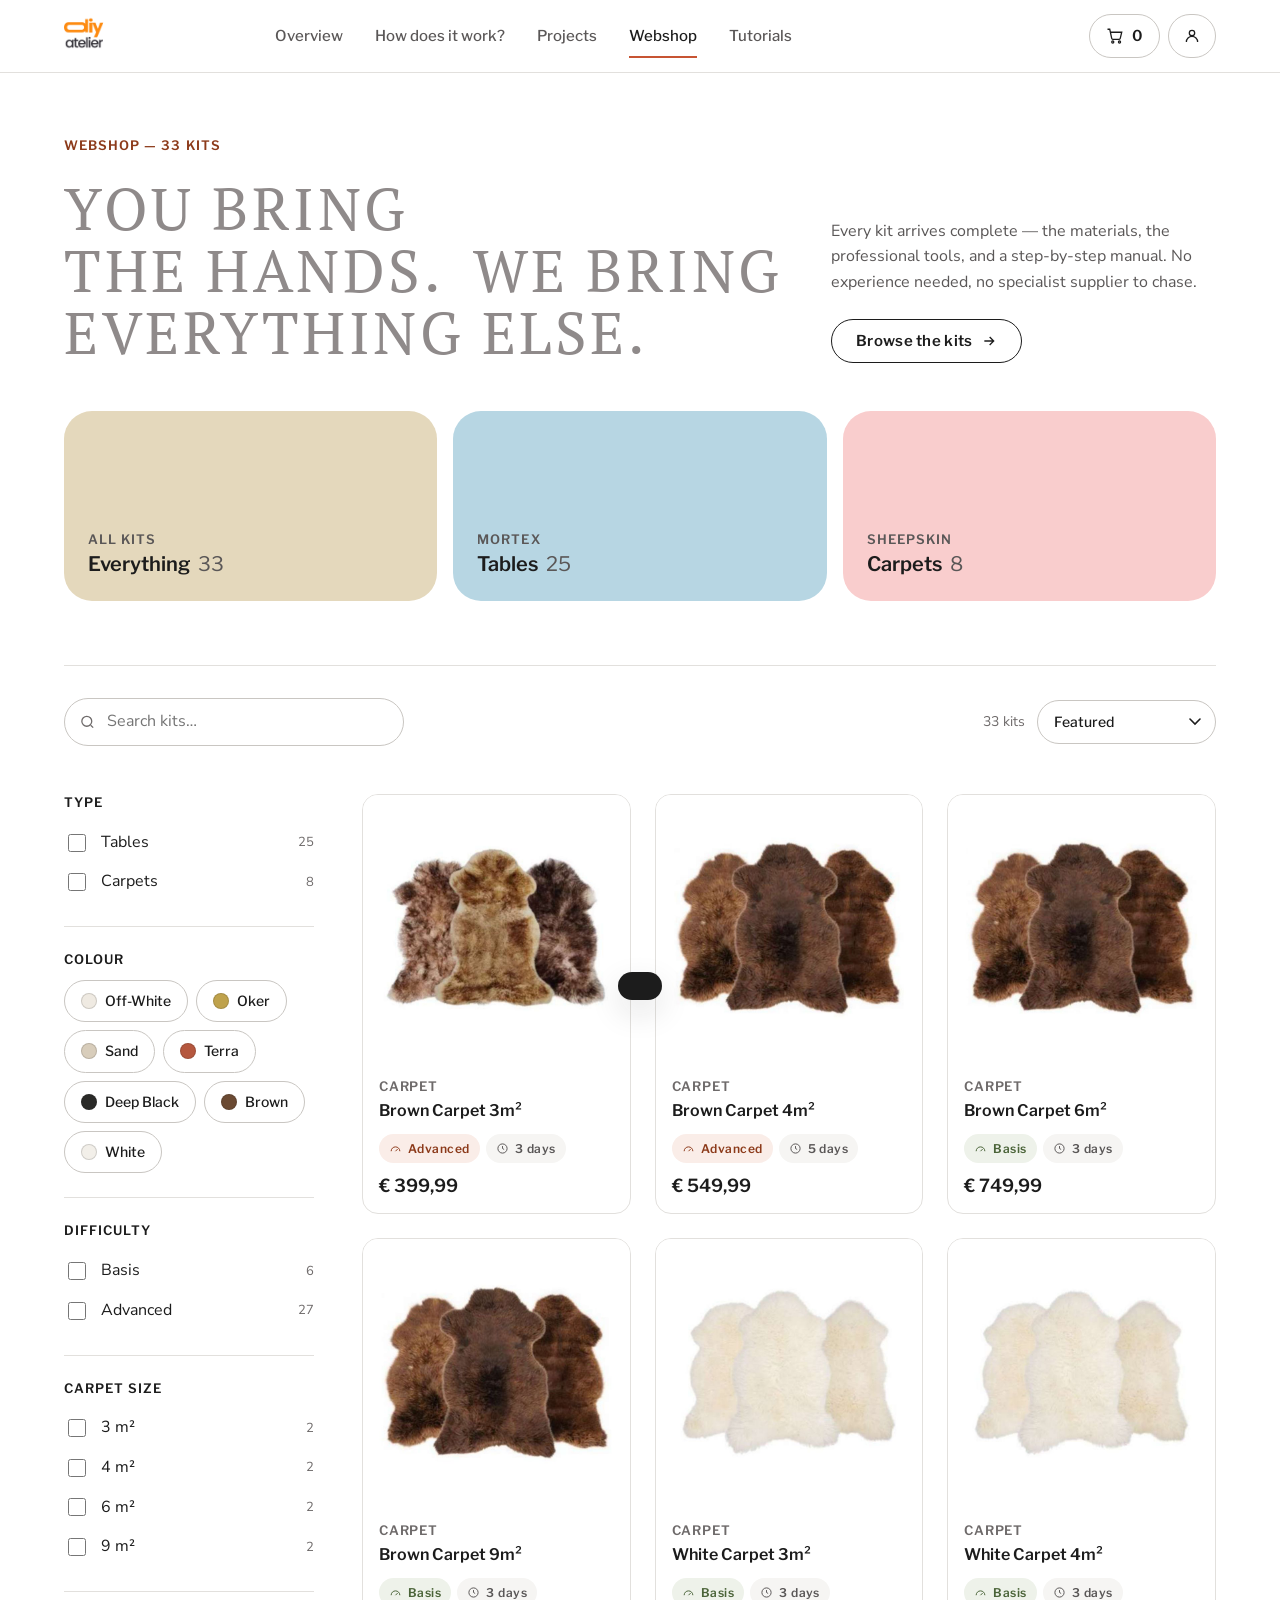
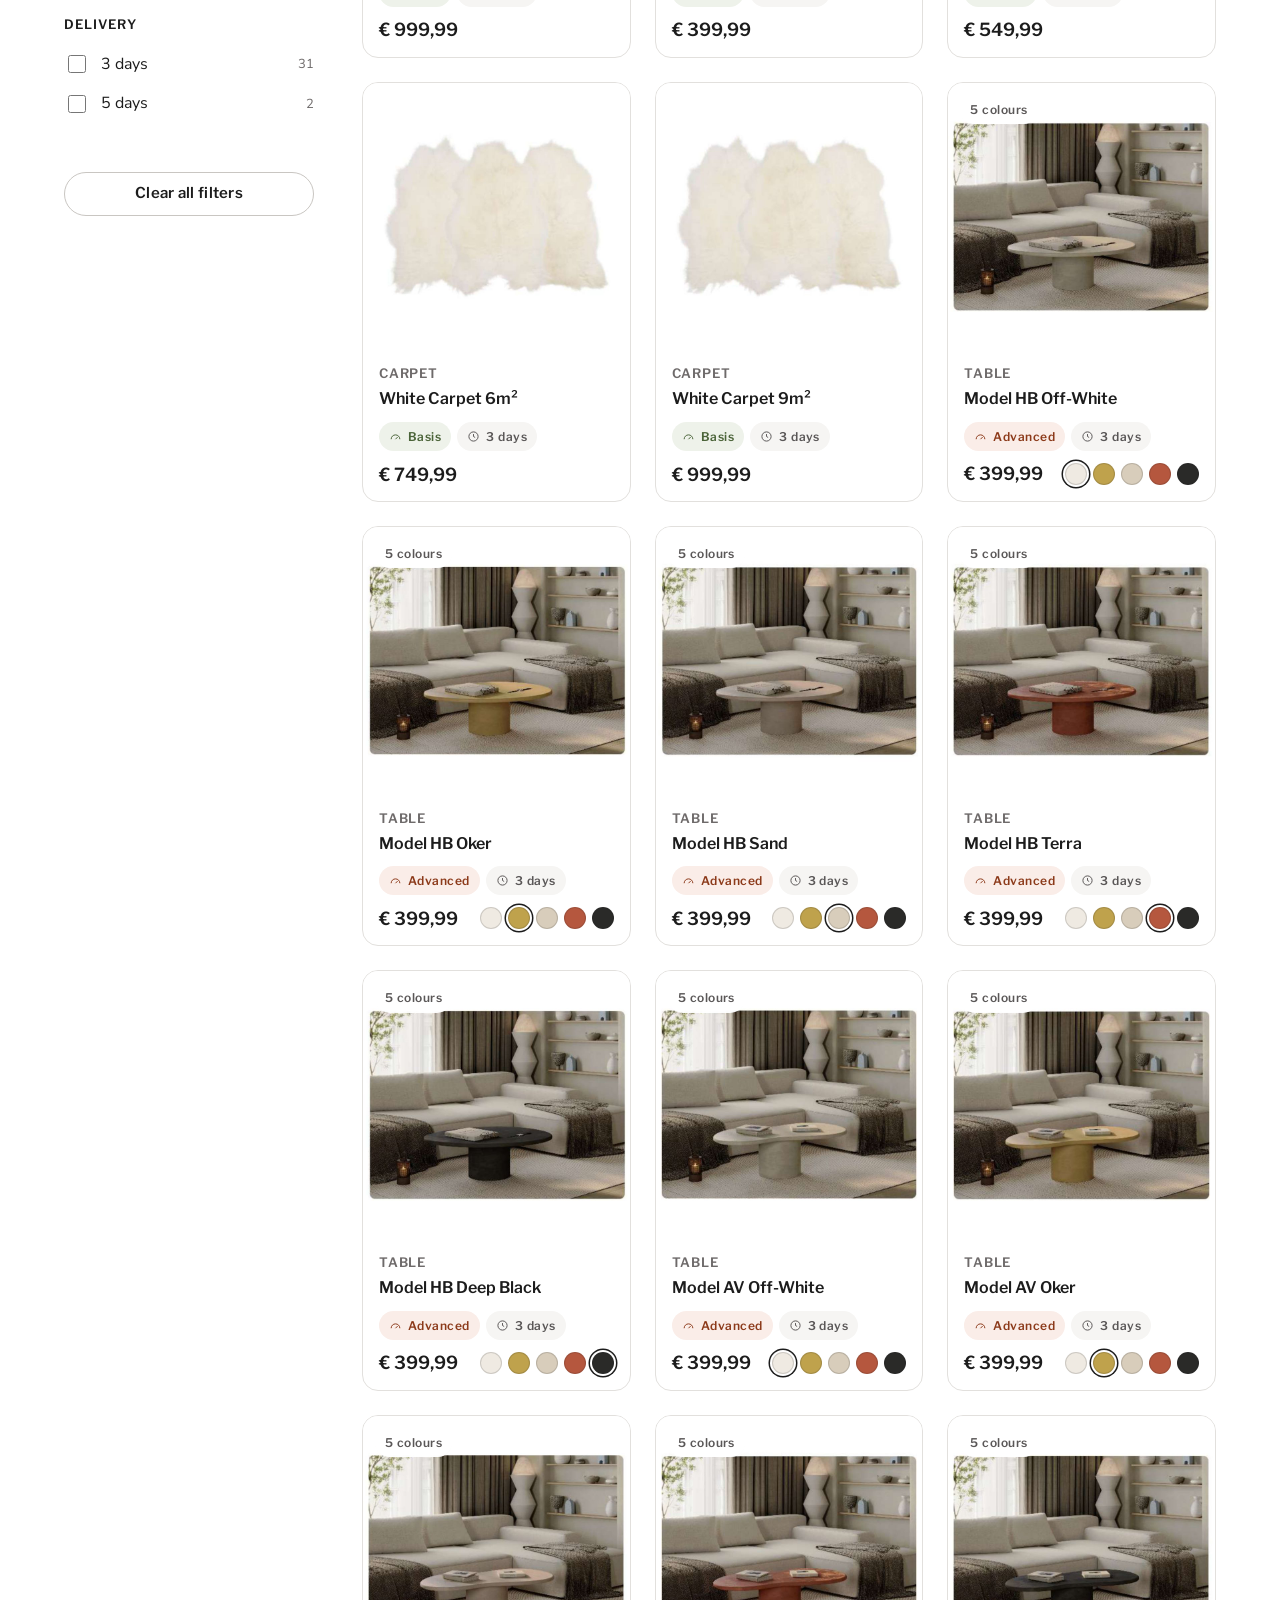
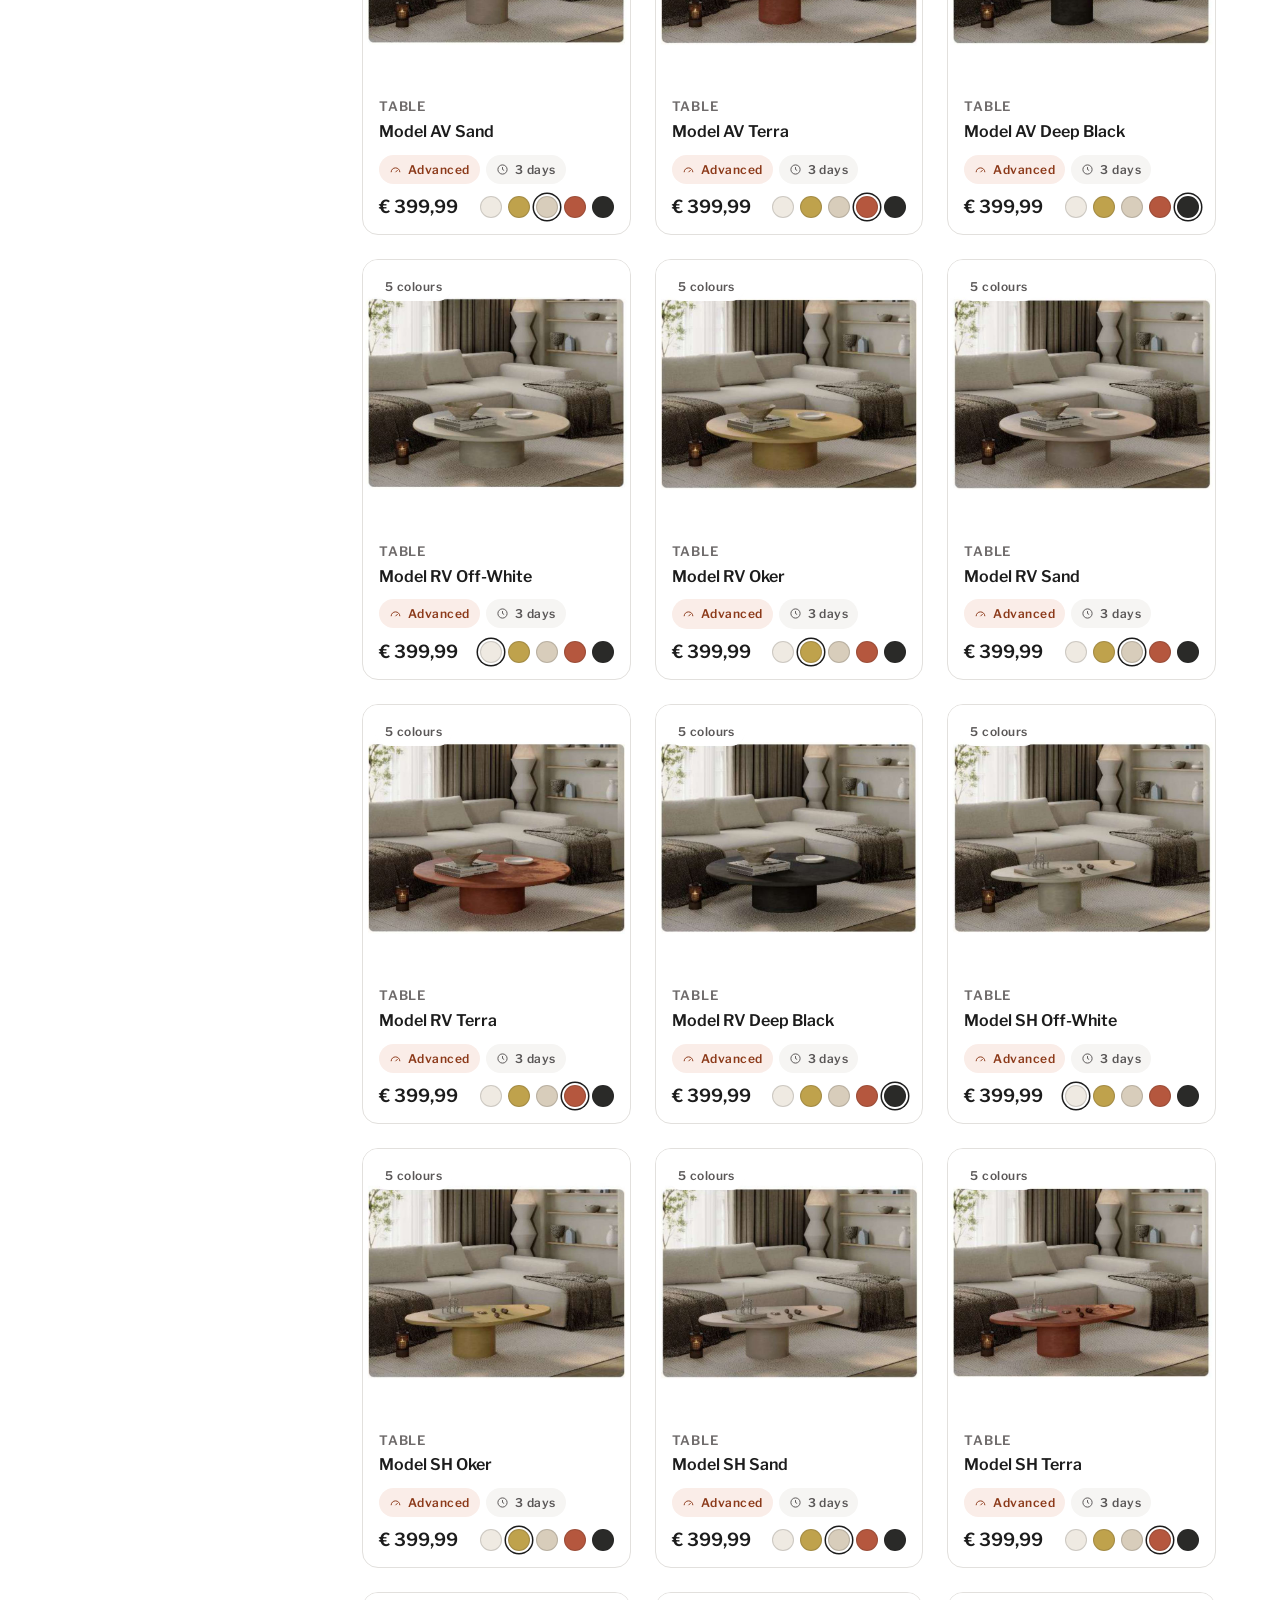
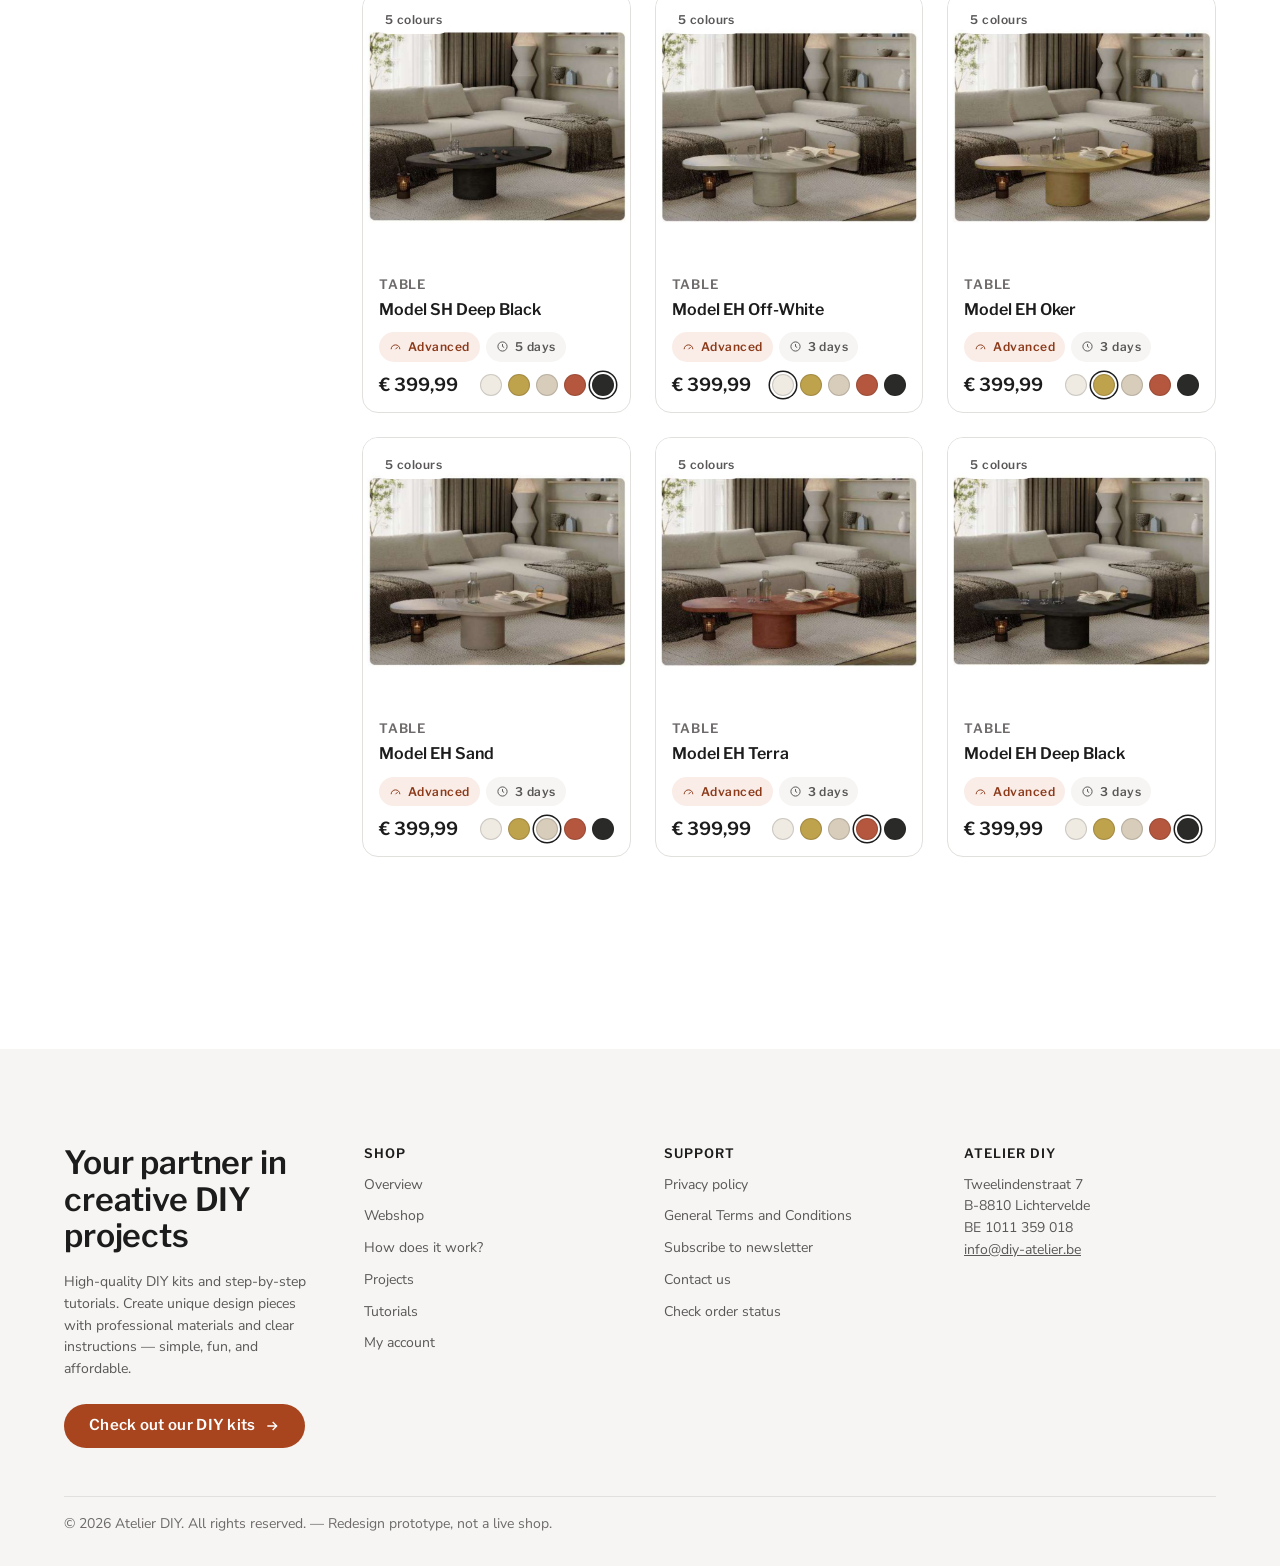
==== index.html @ bb7577e9 "the webshop and product design" ====
<!doctype html>
<html lang="en">
<head>
<meta charset="utf-8">
<meta name="viewport" content="width=device-width, initial-scale=1">
<title>Webshop — Atelier DIY</title>
<meta name="description" content="DIY kits for Mortex tables and sheepskin carpets. Materials, tools and step-by-step instructions in one box.">
<link rel="preconnect" href="https://fonts.googleapis.com">
<link rel="preconnect" href="https://fonts.gstatic.com" crossorigin>
<link href="https://fonts.googleapis.com/css2?family=Libre+Franklin:wght@400;500;600&family=Nunito+Sans:wght@400;600&family=PT+Serif:wght@400&display=swap" rel="stylesheet">
<link rel="stylesheet" href="assets/app.css">
</head>
<body>
<a class="skip-link" href="#catalog">Skip to products</a>

<!-- ============================ HEADER ============================ -->
<header class="site-header">
  <div class="container" style="display:flex;align-items:center;gap:var(--sp-6);height:72px">
    <a href="index.html" aria-label="Atelier DIY — home" style="display:flex;align-items:center;flex:none">
      <img src="img/logo.png" alt="Atelier DIY" width="46" height="40" decoding="async" fetchpriority="high" style="display:block;height:40px;width:auto">
    </a>
    <nav aria-label="Main" style="display:none;gap:var(--sp-6);margin-inline:auto" class="mainnav">
      <a class="nav-link" href="#">Overview</a>
      <a class="nav-link" href="#">How does it work?</a>
      <a class="nav-link" href="#">Projects</a>
      <a class="nav-link" href="index.html" aria-current="page">Webshop</a>
      <a class="nav-link" href="#">Tutorials</a>
    </nav>
    <div style="display:flex;align-items:center;gap:var(--sp-2);margin-left:auto">
      <button class="btn btn-ghost" id="cartBtn" style="padding:10px 16px" aria-label="Cart, 0 items">
        <svg width="18" height="18" viewBox="0 0 24 24" fill="none" stroke="currentColor" stroke-width="1.7" aria-hidden="true"><circle cx="9" cy="20" r="1.4"/><circle cx="18" cy="20" r="1.4"/><path d="M2 3h3l2.6 12.2a1.5 1.5 0 0 0 1.5 1.2h8.4a1.5 1.5 0 0 0 1.5-1.2L21 7H6"/></svg>
        <span id="cartCount" style="font-variant-numeric:tabular-nums">0</span>
      </button>
      <a class="btn btn-ghost" href="#" style="padding:10px 14px" aria-label="My account">
        <svg width="18" height="18" viewBox="0 0 24 24" fill="none" stroke="currentColor" stroke-width="1.7" aria-hidden="true"><circle cx="12" cy="8" r="3.6"/><path d="M4.5 20a7.5 7.5 0 0 1 15 0"/></svg>
      </a>
    </div>
  </div>
</header>

<main id="main">

<!-- ============================ EDITORIAL HEADER ============================ -->
<section class="container" style="padding-top:var(--sp-8);padding-bottom:var(--sp-7)">
  <p class="t-label" style="color:var(--c-accent-press);margin:0 0 var(--sp-5)">Webshop — 33 kits</p>
  <div class="hero-grid">
    <h1 class="t-statement spread" style="color:var(--c-grey-text)">
      <span class="tight"><b>YOU BRING</b></span>
      <span><b>THE HANDS.</b> <b>WE BRING</b></span>
      <span class="tight"><b>EVERYTHING ELSE.</b></span>
    </h1>
    <div style="max-width:38ch;align-self:end">
      <p class="muted" style="margin:0 0 var(--sp-5)">
        Every kit arrives complete — the materials, the professional tools, and a
        step-by-step manual. No experience needed, no specialist supplier to chase.
      </p>
      <a class="btn btn-secondary" href="#catalog">
        Browse the kits
        <svg width="16" height="16" viewBox="0 0 24 24" fill="none" stroke="currentColor" stroke-width="2" aria-hidden="true"><path d="M5 12h14M13 6l6 6-6 6"/></svg>
      </a>
    </div>
  </div>
</section>

<!-- ============================ CATEGORY TILES ============================ -->
<section class="container" style="padding-bottom:var(--sp-8)">
  <div style="display:grid;gap:var(--sp-4);grid-template-columns:repeat(auto-fit,minmax(240px,1fr))">
    <button class="tile catTile" data-cat="all" style="background:var(--c-beige);text-align:left;border:0;cursor:pointer">
      <span class="t-label subtle" style="color:var(--c-ink-muted)">All kits</span>
      <span class="t-h3" style="margin-top:4px">Everything &nbsp;<span class="muted" style="font-weight:400">33</span></span>
    </button>
    <button class="tile catTile" data-cat="table" style="background:var(--c-blue);text-align:left;border:0;cursor:pointer">
      <span class="t-label" style="color:var(--c-ink-muted)">Mortex</span>
      <span class="t-h3" style="margin-top:4px">Tables &nbsp;<span class="muted" style="font-weight:400">25</span></span>
    </button>
    <button class="tile catTile" data-cat="carpet" style="background:var(--c-pink);text-align:left;border:0;cursor:pointer">
      <span class="t-label" style="color:var(--c-ink-muted)">Sheepskin</span>
      <span class="t-h3" style="margin-top:4px">Carpets &nbsp;<span class="muted" style="font-weight:400">8</span></span>
    </button>
  </div>
</section>

<!-- ============================ CATALOG ============================ -->
<section class="container" id="catalog" style="padding-bottom:var(--sp-10)">
  <hr class="rule" style="margin-bottom:var(--sp-6)">

  <!-- toolbar -->
  <div style="display:flex;flex-wrap:wrap;align-items:center;gap:var(--sp-3);margin-bottom:var(--sp-5)">
    <button class="btn btn-ghost filterToggle" id="filterToggle" aria-expanded="false" aria-controls="filters">
      <svg width="16" height="16" viewBox="0 0 24 24" fill="none" stroke="currentColor" stroke-width="1.8" aria-hidden="true"><path d="M3 6h18M6 12h12M10 18h4"/></svg>
      Filters
    </button>
    <div style="position:relative;flex:1;min-width:200px;max-width:340px">
      <label class="sr-only" for="search">Search kits</label>
      <input class="field" id="search" type="search" placeholder="Search kits…" style="padding-left:42px">
      <svg style="position:absolute;left:15px;top:50%;transform:translateY(-50%);pointer-events:none" width="17" height="17" viewBox="0 0 24 24" fill="none" stroke="var(--c-ink-subtle)" stroke-width="1.8" aria-hidden="true"><circle cx="11" cy="11" r="7"/><path d="M20 20l-3.5-3.5"/></svg>
    </div>
    <div style="margin-left:auto;display:flex;align-items:center;gap:var(--sp-3)">
      <span class="t-body-sm subtle" id="count" role="status" aria-live="polite">33 kits</span>
      <label class="sr-only" for="sort">Sort by</label>
      <select class="select" id="sort">
        <option value="featured">Featured</option>
        <option value="price-asc">Price — low to high</option>
        <option value="price-desc">Price — high to low</option>
        <option value="name">Name A–Z</option>
        <option value="lead">Fastest delivery</option>
      </select>
    </div>
  </div>

  <!-- active filters -->
  <div id="activeChips" style="display:flex;flex-wrap:wrap;gap:var(--sp-2);margin-bottom:var(--sp-5)"></div>

  <div class="catalog-layout">

    <!-- ---------- filters ---------- -->
    <aside id="filters" aria-label="Filters">
      <form id="filterForm">
        <fieldset class="facet">
          <legend class="t-label facet-legend">Type</legend>
          <label class="check"><input type="checkbox" name="type" value="table"><span>Tables</span><span class="count">25</span></label>
          <label class="check"><input type="checkbox" name="type" value="carpet"><span>Carpets</span><span class="count">8</span></label>
        </fieldset>

        <fieldset class="facet">
          <legend class="t-label facet-legend">Colour</legend>
          <div id="colourFacet" style="display:flex;flex-wrap:wrap;gap:var(--sp-2)"></div>
        </fieldset>

        <fieldset class="facet">
          <legend class="t-label facet-legend">Difficulty</legend>
          <label class="check"><input type="checkbox" name="difficulty" value="Basis"><span>Basis</span><span class="count">6</span></label>
          <label class="check"><input type="checkbox" name="difficulty" value="Advanced"><span>Advanced</span><span class="count">27</span></label>
        </fieldset>

        <fieldset class="facet">
          <legend class="t-label facet-legend">Carpet size</legend>
          <label class="check"><input type="checkbox" name="size" value="3m²"><span>3 m²</span><span class="count">2</span></label>
          <label class="check"><input type="checkbox" name="size" value="4m²"><span>4 m²</span><span class="count">2</span></label>
          <label class="check"><input type="checkbox" name="size" value="6m²"><span>6 m²</span><span class="count">2</span></label>
          <label class="check"><input type="checkbox" name="size" value="9m²"><span>9 m²</span><span class="count">2</span></label>
        </fieldset>

        <fieldset class="facet">
          <legend class="t-label facet-legend">Delivery</legend>
          <label class="check"><input type="checkbox" name="lead" value="3"><span>3 days</span><span class="count">31</span></label>
          <label class="check"><input type="checkbox" name="lead" value="5"><span>5 days</span><span class="count">2</span></label>
        </fieldset>

        <button type="button" class="btn btn-ghost btn-block" id="clearAll" style="margin-top:var(--sp-5)">Clear all filters</button>
      </form>
    </aside>

    <!-- ---------- grid ---------- -->
    <div>
      <h2 class="sr-only">Products</h2>
      <div class="grid-products" id="grid"></div>
      <div id="empty" hidden style="text-align:center;padding:var(--sp-9) var(--sp-4);border:1px dashed var(--c-line-strong);border-radius:var(--r-lg)">
        <p class="t-h3" style="margin-bottom:var(--sp-2)">No kits match those filters</p>
        <p class="muted" style="margin:0 0 var(--sp-5)">Try removing a filter, or clear them all to see everything.</p>
        <button class="btn btn-secondary" id="clearAll2">Clear all filters</button>
      </div>
    </div>
  </div>
</section>

</main>

<!-- ============================ FOOTER ============================ -->
<footer style="background:var(--c-surface-alt);padding-block:var(--sp-9) var(--sp-6);margin-top:var(--sp-8)">
  <div class="container">
    <div style="display:grid;gap:var(--sp-7);grid-template-columns:repeat(auto-fit,minmax(220px,1fr))">
      <div style="max-width:34ch">
        <h2 class="t-h2" style="margin-bottom:var(--sp-4)">Your partner in creative DIY projects</h2>
        <p class="muted t-body-sm" style="margin:0 0 var(--sp-5)">
          High-quality DIY kits and step-by-step tutorials. Create unique design pieces with
          professional materials and clear instructions — simple, fun, and affordable.
        </p>
        <a class="btn btn-primary" href="#catalog">
          Check out our DIY kits
          <svg width="16" height="16" viewBox="0 0 24 24" fill="none" stroke="currentColor" stroke-width="2" aria-hidden="true"><path d="M5 12h14M13 6l6 6-6 6"/></svg>
        </a>
      </div>
      <nav aria-label="Shop" class="t-body-sm">
        <p class="t-label" style="margin:0 0 var(--sp-3)">Shop</p>
        <ul style="list-style:none;padding:0;margin:0;display:grid;gap:10px" class="muted">
          <li><a href="#">Overview</a></li><li><a href="index.html">Webshop</a></li>
          <li><a href="#">How does it work?</a></li><li><a href="#">Projects</a></li>
          <li><a href="#">Tutorials</a></li><li><a href="#">My account</a></li>
        </ul>
      </nav>
      <nav aria-label="Support" class="t-body-sm">
        <p class="t-label" style="margin:0 0 var(--sp-3)">Support</p>
        <ul style="list-style:none;padding:0;margin:0;display:grid;gap:10px" class="muted">
          <li><a href="#">Privacy policy</a></li><li><a href="#">General Terms and Conditions</a></li>
          <li><a href="#">Subscribe to newsletter</a></li><li><a href="#">Contact us</a></li>
          <li><a href="#">Check order status</a></li>
        </ul>
      </nav>
      <address class="t-body-sm muted" style="font-style:normal">
        <p class="t-label" style="margin:0 0 var(--sp-3);color:var(--c-ink)">Atelier DIY</p>
        Tweelindenstraat 7<br>B-8810 Lichtervelde<br>BE 1011 359 018<br>
        <a href="mailto:info@diy-atelier.be" style="text-decoration:underline">info@diy-atelier.be</a>
      </address>
    </div>
    <hr class="rule" style="margin-block:var(--sp-7) var(--sp-4)">
    <p class="t-body-sm subtle" style="margin:0">© 2026 Atelier DIY. All rights reserved. — Redesign prototype, not a live shop.</p>
  </div>
</footer>

<div class="toast" id="toast" role="status" aria-live="polite"></div>

<script src="assets/data.js"></script>
<script src="assets/catalog.js"></script>
</body>
</html>
---- assets/app.css ----
/* ==========================================================================
   Atelier DIY — SETT design system
   Tokens from 01-design-foundations.md. Nothing here invents a value.
   ========================================================================== */

:root {
  /* — Brand palette (SETT brandbook 02.01) — */
  --c-black:  #000000;
  --c-white:  #ffffff;
  --c-orange: #c75433;
  --c-blue:   #b7d6e3;
  --c-green:  #99ae83;
  --c-beige:  #e4d8bc;
  --c-pink:   #f9cdcd;
  --c-grey:   #999494;

  /* — Derived functional layer — */
  --c-ink:            #1c1c1c;
  --c-ink-muted:      #5a5757;
  --c-ink-subtle:     #6e6a6a;
  --c-grey-text:      #8f8a8a;  /* large display type only — 3.40:1 */
  --c-line:           #e2e0dd;
  --c-line-strong:    #c9c6c2;
  --c-surface:        #ffffff;
  --c-surface-alt:    #f6f5f3;
  --c-accent:         #c75433;
  --c-accent-strong:  #a8451f;  /* AA-safe with white text — 5.94:1 */
  --c-accent-press:   #8c3a1a;
  --c-accent-tint:    #faede8;
  --c-success:        #4a7a52;
  --c-warning:        #9a6b1f;
  --c-danger:         #a33327;

  /* — Type — */
  --font-display: "PT Serif", "Iowan Old Style", Georgia, serif;
  --font-heading: "Franklin Gothic URW", "Libre Franklin", "Helvetica Neue", Arial, sans-serif;
  --font-body:    "Avenir", "Nunito Sans", "Segoe UI", system-ui, sans-serif;

  /* — Space — */
  --sp-1: 4px;  --sp-2: 8px;  --sp-3: 12px; --sp-4: 16px; --sp-5: 24px;
  --sp-6: 32px; --sp-7: 48px; --sp-8: 64px; --sp-9: 96px; --sp-10: 128px;

  /* — Radii — */
  --r-sm: 4px; --r-md: 8px; --r-lg: 16px; --r-xl: 28px; --r-pill: 999px;

  /* — Elevation — */
  --shadow-sm: 0 1px 2px rgba(28,28,28,.06);
  --shadow-md: 0 4px 16px rgba(28,28,28,.08);
  --shadow-lg: 0 12px 32px rgba(28,28,28,.12);

  /* — Motion — */
  --ease-out: cubic-bezier(.2,.8,.2,1);
  --ease-in-out: cubic-bezier(.4,0,.2,1);
  --dur-fast: 120ms; --dur-base: 200ms; --dur-slow: 320ms;

  --container-max: 1440px;
}

/* ---------- base ---------- */
* { box-sizing: border-box; }
html { -webkit-text-size-adjust: 100%; }
body {
  margin: 0;
  background: var(--c-surface);
  color: var(--c-ink);
  font-family: var(--font-body);
  font-size: 16px;
  line-height: 1.6;
  -webkit-font-smoothing: antialiased;
}
img { max-width: 100%; display: block; }
button, input, select { font: inherit; color: inherit; }
a { color: inherit; text-decoration: none; }

:focus-visible {
  outline: 2px solid var(--c-ink);
  outline-offset: 2px;
  border-radius: var(--r-sm);
}

.container {
  max-width: var(--container-max);
  margin-inline: auto;
  padding-inline: var(--sp-4);
}
@media (min-width: 768px)  { .container { padding-inline: var(--sp-6); } }
@media (min-width: 1024px) { .container { padding-inline: var(--sp-8); } }

.sr-only {
  position: absolute; width: 1px; height: 1px; padding: 0; margin: -1px;
  overflow: hidden; clip: rect(0,0,0,0); white-space: nowrap; border: 0;
}
.skip-link {
  position: absolute; left: var(--sp-4); top: -60px; z-index: 100;
  background: var(--c-ink); color: #fff; padding: var(--sp-3) var(--sp-4);
  border-radius: var(--r-md); transition: top var(--dur-fast);
}
.skip-link:focus { top: var(--sp-4); }

/* ---------- type ---------- */
.t-statement {
  font-family: var(--font-display);
  font-size: clamp(2rem, 4.6vw, 3.75rem);
  line-height: 1.05;
  letter-spacing: .06em;
  font-weight: 400;
  text-transform: uppercase;
  margin: 0;
}
.t-h1     { font-family: var(--font-heading); font-size: clamp(2rem,4vw,3rem);     line-height:1.1;  letter-spacing:-.01em; font-weight:600; margin:0; }
.t-h2     { font-family: var(--font-heading); font-size: clamp(1.5rem,2.5vw,2rem); line-height:1.15; letter-spacing:-.005em;font-weight:600; margin:0; }
.t-h3     { font-family: var(--font-heading); font-size:1.25rem; line-height:1.25; font-weight:600; margin:0; }
.t-title  { font-family: var(--font-heading); font-size:1rem;    line-height:1.35; font-weight:600; margin:0; }
.t-price  { font-family: var(--font-heading); font-size:1.125rem;line-height:1.2;  font-weight:600; font-variant-numeric: tabular-nums; }
.t-price-lg{font-family: var(--font-heading); font-size:1.75rem; line-height:1.2;  font-weight:600; font-variant-numeric: tabular-nums; }
.t-label  { font-family: var(--font-heading); font-size:.8125rem;line-height:1.3;  font-weight:600; letter-spacing:.08em; text-transform:uppercase; }
.t-body-sm{ font-size:.875rem; line-height:1.55; }
.muted    { color: var(--c-ink-muted); }
.subtle   { color: var(--c-ink-subtle); }

/* The brandbook's spread-word device (01.05 / 05.07).
   Explicit line divisions with justify-between — never text-align:justify. */
.spread > span { display: flex; justify-content: space-between; gap: .5em; }
.spread > span.tight { justify-content: flex-start; }
.spread b { font-weight: inherit; white-space: nowrap; flex: 0 0 auto; }
@media (max-width: 720px) {
  /* the device needs measure to read as intentional; below that it just looks broken */
  .spread > span { display: block; }
  .spread b { white-space: normal; }
}

/* ---------- buttons ---------- */
.btn {
  display: inline-flex; align-items: center; justify-content: center; gap: var(--sp-2);
  font-family: var(--font-heading); font-size: .9375rem; font-weight: 600;
  letter-spacing: .02em; line-height: 1;
  padding: var(--sp-3) var(--sp-5); min-height: 44px;
  border-radius: var(--r-pill); border: 1px solid transparent;
  cursor: pointer; transition: background var(--dur-fast) var(--ease-out),
              color var(--dur-fast) var(--ease-out), border-color var(--dur-fast) var(--ease-out);
}
.btn-primary   { background: var(--c-accent-strong); color: #fff; }
.btn-primary:hover  { background: var(--c-accent); }
.btn-primary:active { background: var(--c-accent-press); }
.btn-primary[disabled] { background: var(--c-line-strong); color: #fff; cursor: not-allowed; }

.btn-secondary { background: transparent; color: var(--c-ink); border-color: var(--c-ink); }
.btn-secondary:hover { background: var(--c-ink); color: #fff; }

.btn-ghost { background: transparent; color: var(--c-ink); border-color: var(--c-line-strong); }
.btn-ghost:hover { border-color: var(--c-ink); }

.btn-block { width: 100%; }

/* ---------- badges / chips ---------- */
.badge {
  display: inline-flex; align-items: center; gap: 6px;
  font-family: var(--font-heading); font-size: .75rem; font-weight: 600;
  letter-spacing: .04em; padding: 5px 10px; border-radius: var(--r-pill);
  background: var(--c-surface-alt); color: var(--c-ink-muted); white-space: nowrap;
}
.badge svg { width: 13px; height: 13px; flex: none; }
.badge-basis    { background: #eef2ea; color: #4a6338; }
.badge-advanced { background: var(--c-accent-tint); color: var(--c-accent-press); }

.chip {
  display: inline-flex; align-items: center; gap: var(--sp-2);
  font-family: var(--font-heading); font-size: .875rem; font-weight: 500;
  padding: 9px 16px; min-height: 40px; border-radius: var(--r-pill);
  border: 1px solid var(--c-line-strong); background: #fff;
  cursor: pointer; transition: all var(--dur-fast) var(--ease-out);
}
.chip:hover { border-color: var(--c-ink); }
.chip[aria-pressed="true"],
.chip[aria-current="true"] { background: var(--c-ink); color: #fff; border-color: var(--c-ink); }

.chip-active {
  display: inline-flex; align-items: center; gap: var(--sp-2);
  font-size: .8125rem; font-weight: 600; font-family: var(--font-heading);
  padding: 6px 8px 6px 14px; border-radius: var(--r-pill);
  background: var(--c-accent-tint); color: var(--c-accent-press);
  border: 1px solid transparent; cursor: pointer;
}
.chip-active:hover { border-color: var(--c-accent-strong); }

/* ---------- swatches ---------- */
.sw {
  width: 22px; height: 22px; border-radius: var(--r-pill);
  border: 1px solid rgba(28,28,28,.16); cursor: pointer; padding: 0;
  transition: transform var(--dur-fast) var(--ease-out), box-shadow var(--dur-fast);
}
.sw:hover { transform: scale(1.12); }
.sw[aria-current="true"] { box-shadow: 0 0 0 2px #fff, 0 0 0 3.5px var(--c-ink); }
.sw-lg { width: 40px; height: 40px; }

/* ---------- product card ---------- */
.card {
  display: flex; flex-direction: column;
  background: var(--c-surface);
  border: 1px solid var(--c-line);
  border-radius: var(--r-lg);
  overflow: hidden;
  transition: border-color var(--dur-base) var(--ease-out),
              background var(--dur-base) var(--ease-out);
}
.card:hover { border-color: var(--c-line-strong); background: #fdfdfc; }
.card:focus-within { border-color: var(--c-ink); }

.card-media {
  position: relative; aspect-ratio: 1/1; background: var(--c-surface-alt);
  overflow: hidden;
}
.card-media img {
  width: 100%; height: 100%; object-fit: cover;
  transition: transform var(--dur-slow) var(--ease-out), opacity var(--dur-base);
}
.card:hover .card-media img { transform: scale(1.03); }
.card-flag {
  position: absolute; top: var(--sp-3); left: var(--sp-3); z-index: 2;
  background: rgba(255,255,255,.94); backdrop-filter: blur(6px);
}
.card-body { padding: var(--sp-4); display: flex; flex-direction: column; gap: var(--sp-3); flex: 1; }
.card-meta { display: flex; flex-wrap: wrap; gap: 6px; }
.card-foot { margin-top: auto; display: flex; align-items: center; justify-content: space-between; gap: var(--sp-3); }

.card a.stretched::after {
  content: ""; position: absolute; inset: 0; z-index: 1;
}

/* ---------- layout helpers ---------- */
.grid-products {
  display: grid; gap: var(--sp-5);
  grid-template-columns: repeat(1, minmax(0,1fr));
}
@media (min-width: 560px)  { .grid-products { grid-template-columns: repeat(2, minmax(0,1fr)); } }
@media (min-width: 1024px) { .grid-products { grid-template-columns: repeat(3, minmax(0,1fr)); } }
@media (min-width: 1360px) { .grid-products { grid-template-columns: repeat(4, minmax(0,1fr)); } }

.section { padding-block: var(--sp-7); }
@media (min-width: 1024px) { .section { padding-block: var(--sp-9); } }

.rule { border: 0; border-top: 1px solid var(--c-line); margin: 0; }

/* ---------- header ---------- */
.site-header {
  position: sticky; top: 0; z-index: 50;
  background: rgba(255,255,255,.88); backdrop-filter: blur(12px);
  border-bottom: 1px solid var(--c-line);
}
.nav-link {
  font-family: var(--font-heading); font-size: .9375rem; font-weight: 500;
  padding: var(--sp-2) 0; position: relative; color: var(--c-ink-muted);
  transition: color var(--dur-fast);
}
.nav-link:hover { color: var(--c-ink); }
.nav-link[aria-current="page"] { color: var(--c-ink); }
.nav-link[aria-current="page"]::after {
  content:""; position:absolute; left:0; right:0; bottom:-2px; height:2px;
  background: var(--c-accent);
}

/* ---------- filter panel ---------- */
.facet {
  border: 0; border-top: 1px solid var(--c-line);
  margin: 0; padding: var(--sp-5) 0 var(--sp-5);
  min-width: 0;   /* fieldsets default to min-content — this lets them shrink */
}
.facet:first-of-type { border-top: 0; padding-top: 0; }
.facet-legend { display: block; padding: 0; margin-bottom: var(--sp-3); float: left; width: 100%; }
.facet-legend + * { clear: both; }

.check { display: flex; align-items: center; gap: var(--sp-3); padding: 7px 0; cursor: pointer; }
.check input { width: 18px; height: 18px; accent-color: var(--c-ink); flex: none; cursor: pointer; }
.check .count { margin-left: auto; font-size: .8125rem; color: var(--c-ink-subtle); font-variant-numeric: tabular-nums; }

/* ---------- misc ---------- */
.tile {
  display: flex; flex-direction: column; justify-content: flex-end;
  min-height: 190px; padding: var(--sp-5); border-radius: var(--r-xl);
  color: var(--c-ink); position: relative; overflow: hidden;
  transition: transform var(--dur-base) var(--ease-out);
}
.tile:hover { transform: translateY(-3px); }

select.select {
  appearance: none; background: #fff url("data:image/svg+xml,%3Csvg xmlns='http://www.w3.org/2000/svg' viewBox='0 0 12 8'%3E%3Cpath d='M1 1l5 5 5-5' stroke='%231c1c1c' stroke-width='1.6' fill='none' stroke-linecap='round'/%3E%3C/svg%3E") no-repeat right 14px center/12px;
  border: 1px solid var(--c-line-strong); border-radius: var(--r-pill);
  padding: 10px 38px 10px 16px; min-height: 44px; cursor: pointer;
  font-family: var(--font-heading); font-size: .875rem; font-weight: 500;
}
.field {
  border: 1px solid var(--c-line-strong); border-radius: var(--r-pill);
  padding: 10px 16px; min-height: 44px; width: 100%; background: #fff;
}
.field:focus { outline: 2px solid var(--c-ink); outline-offset: -1px; border-color: var(--c-ink); }

.qty { display: inline-flex; align-items: center; border: 1px solid var(--c-line-strong); border-radius: var(--r-pill); }
.qty button {
  width: 44px; height: 44px; background: none; border: 0; cursor: pointer;
  display: grid; place-items: center; border-radius: var(--r-pill);
}
.qty button:hover { background: var(--c-surface-alt); }
.qty input {
  width: 46px; text-align: center; border: 0; background: none;
  font-family: var(--font-heading); font-weight: 600; font-variant-numeric: tabular-nums;
  -moz-appearance: textfield;
}
.qty input::-webkit-outer-spin-button, .qty input::-webkit-inner-spin-button { -webkit-appearance: none; margin: 0; }

.toast {
  position: fixed; left: 50%; bottom: 24px; transform: translate(-50%, 120%);
  background: var(--c-ink); color: #fff; padding: 14px 22px; border-radius: var(--r-pill);
  font-family: var(--font-heading); font-size: .875rem; font-weight: 500;
  box-shadow: var(--shadow-lg); z-index: 200;
  transition: transform var(--dur-slow) var(--ease-out);
}
.toast.show { transform: translate(-50%, 0); }

@media (prefers-reduced-motion: reduce) {
  *, *::before, *::after { transition-duration: 1ms !important; animation-duration: 1ms !important; }
}

/* ==========================================================================
   Page layouts. Defined here (not inline) so media queries can win.
   ========================================================================== */
.hero-grid,
.catalog-layout,
.pdp-grid { display: grid; gap: var(--sp-7); grid-template-columns: 1fr; }

@media (min-width: 900px) { .mainnav { display: flex !important; } }

@media (min-width: 1024px) {
  .hero-grid      { grid-template-columns: 1.55fr 1fr; align-items: end; }
  .catalog-layout { grid-template-columns: 250px minmax(0,1fr); }
  .pdp-grid       { grid-template-columns: 1.1fr .9fr; gap: var(--sp-8); }
  .buybox         { position: sticky; top: 96px; align-self: start; }
  .stickybar      { display: none !important; }
  .filterToggle   { display: none; }
  #filters        { display: block !important; }
}
@media (max-width: 1023px) { #filters[hidden] { display: none; } }

/* toast must clear the viewport completely when hidden */
.toast { bottom: -100px; transform: translateX(-50%); transition: bottom var(--dur-slow) var(--ease-out); }
.toast.show { bottom: 24px; transform: translateX(-50%); }
@media (max-width: 1023px) { .toast.show { bottom: 88px; } }
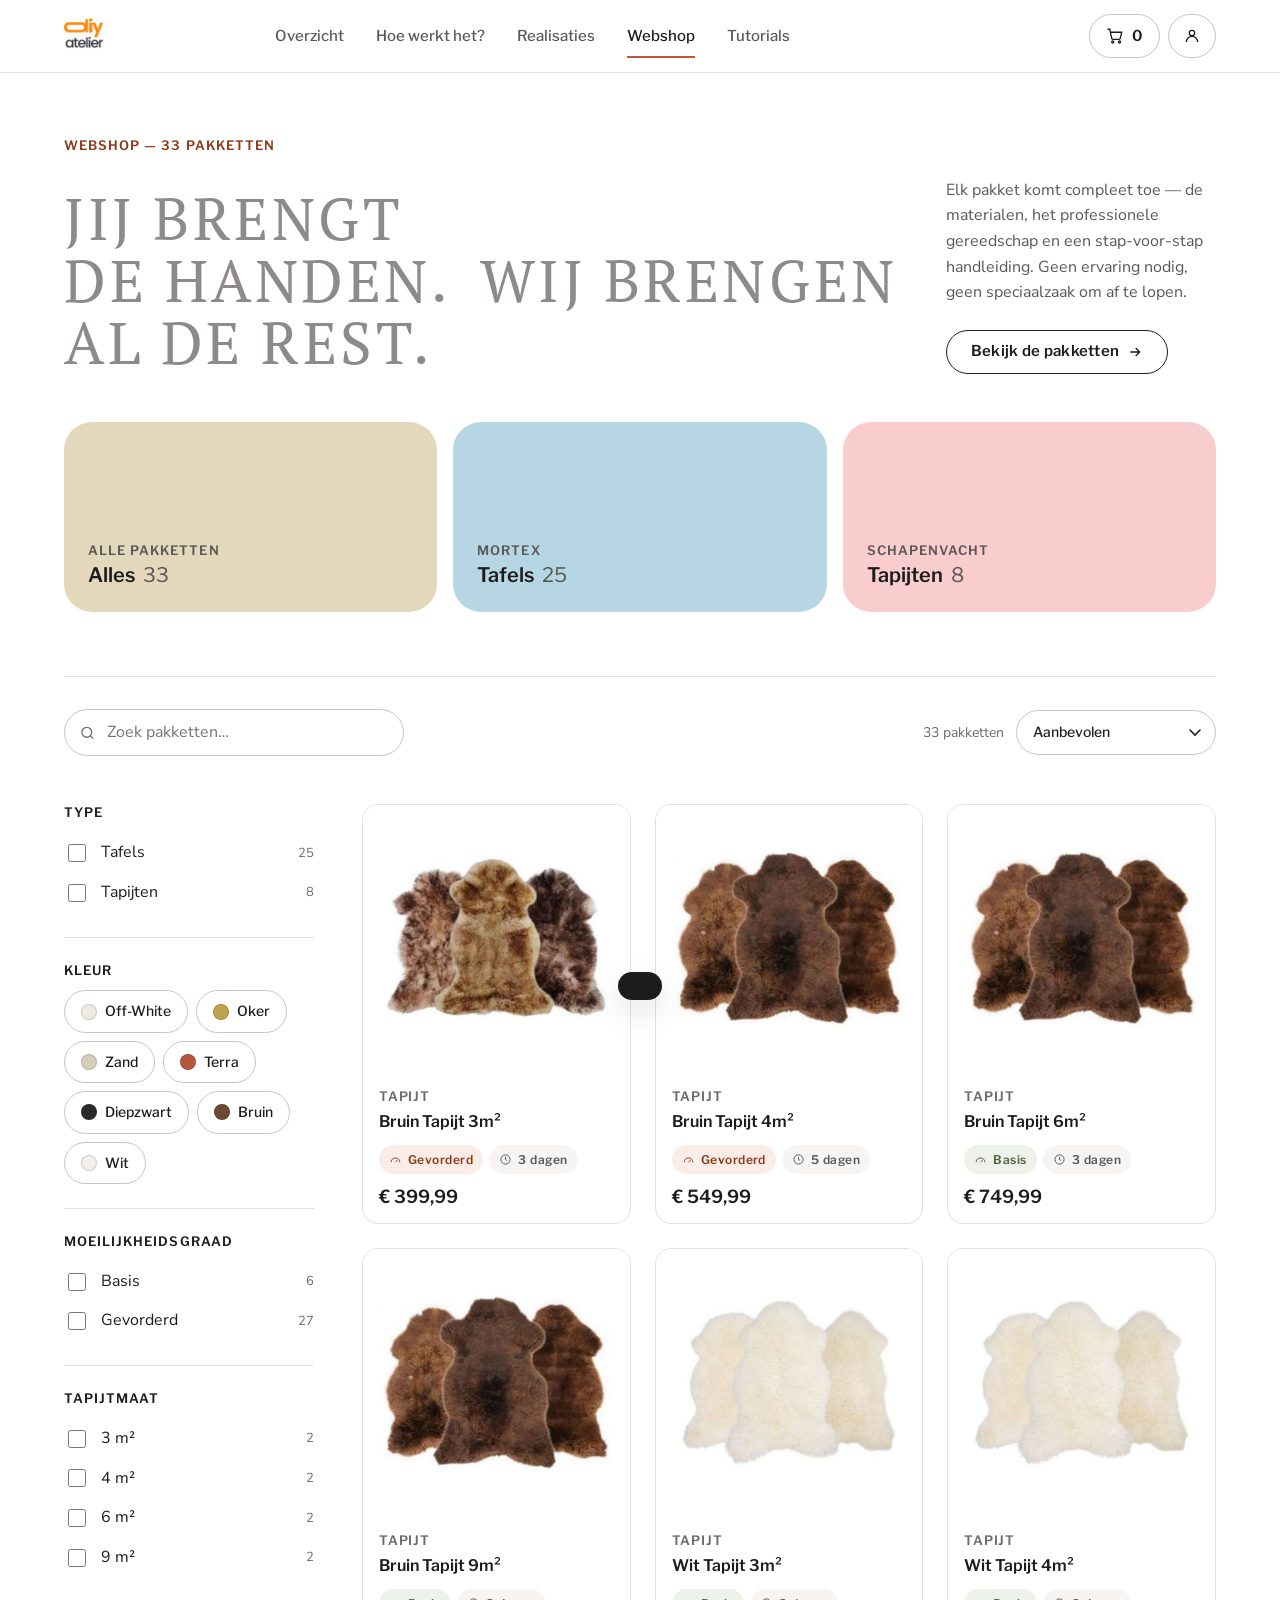
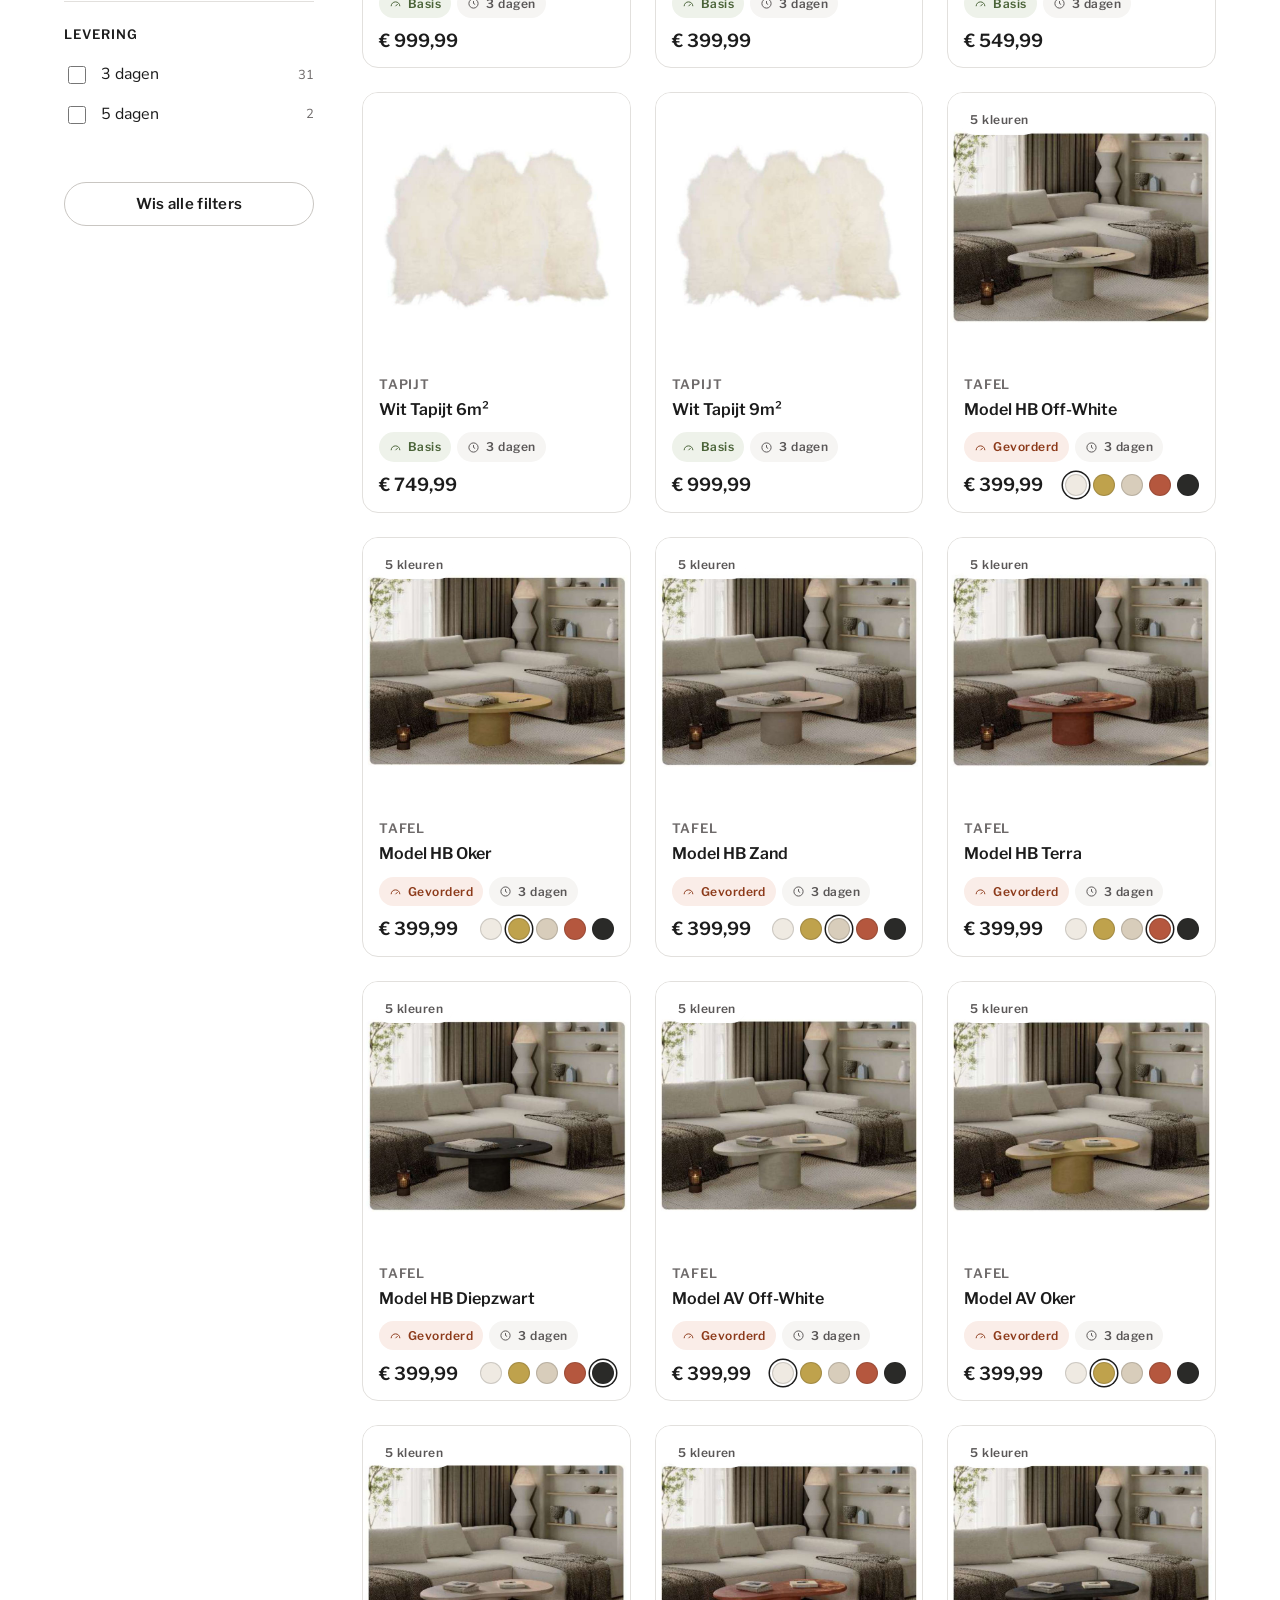
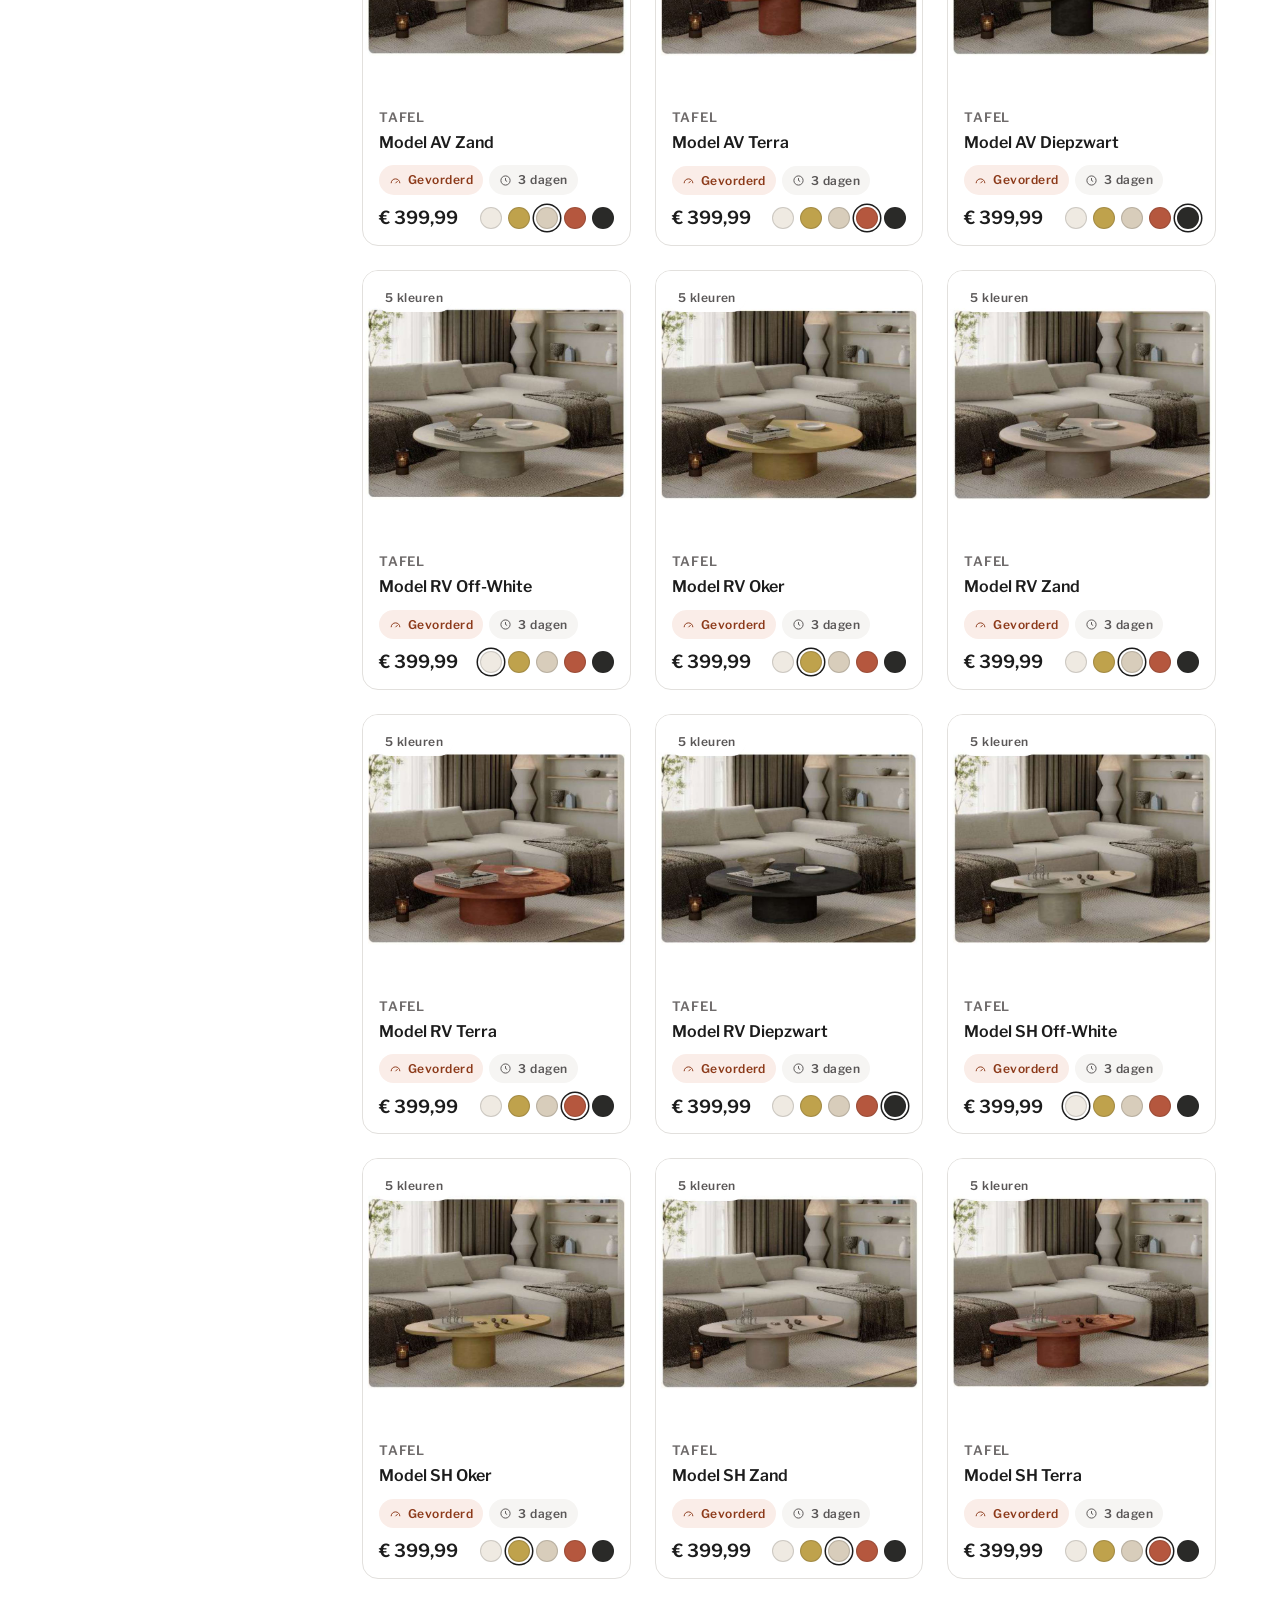
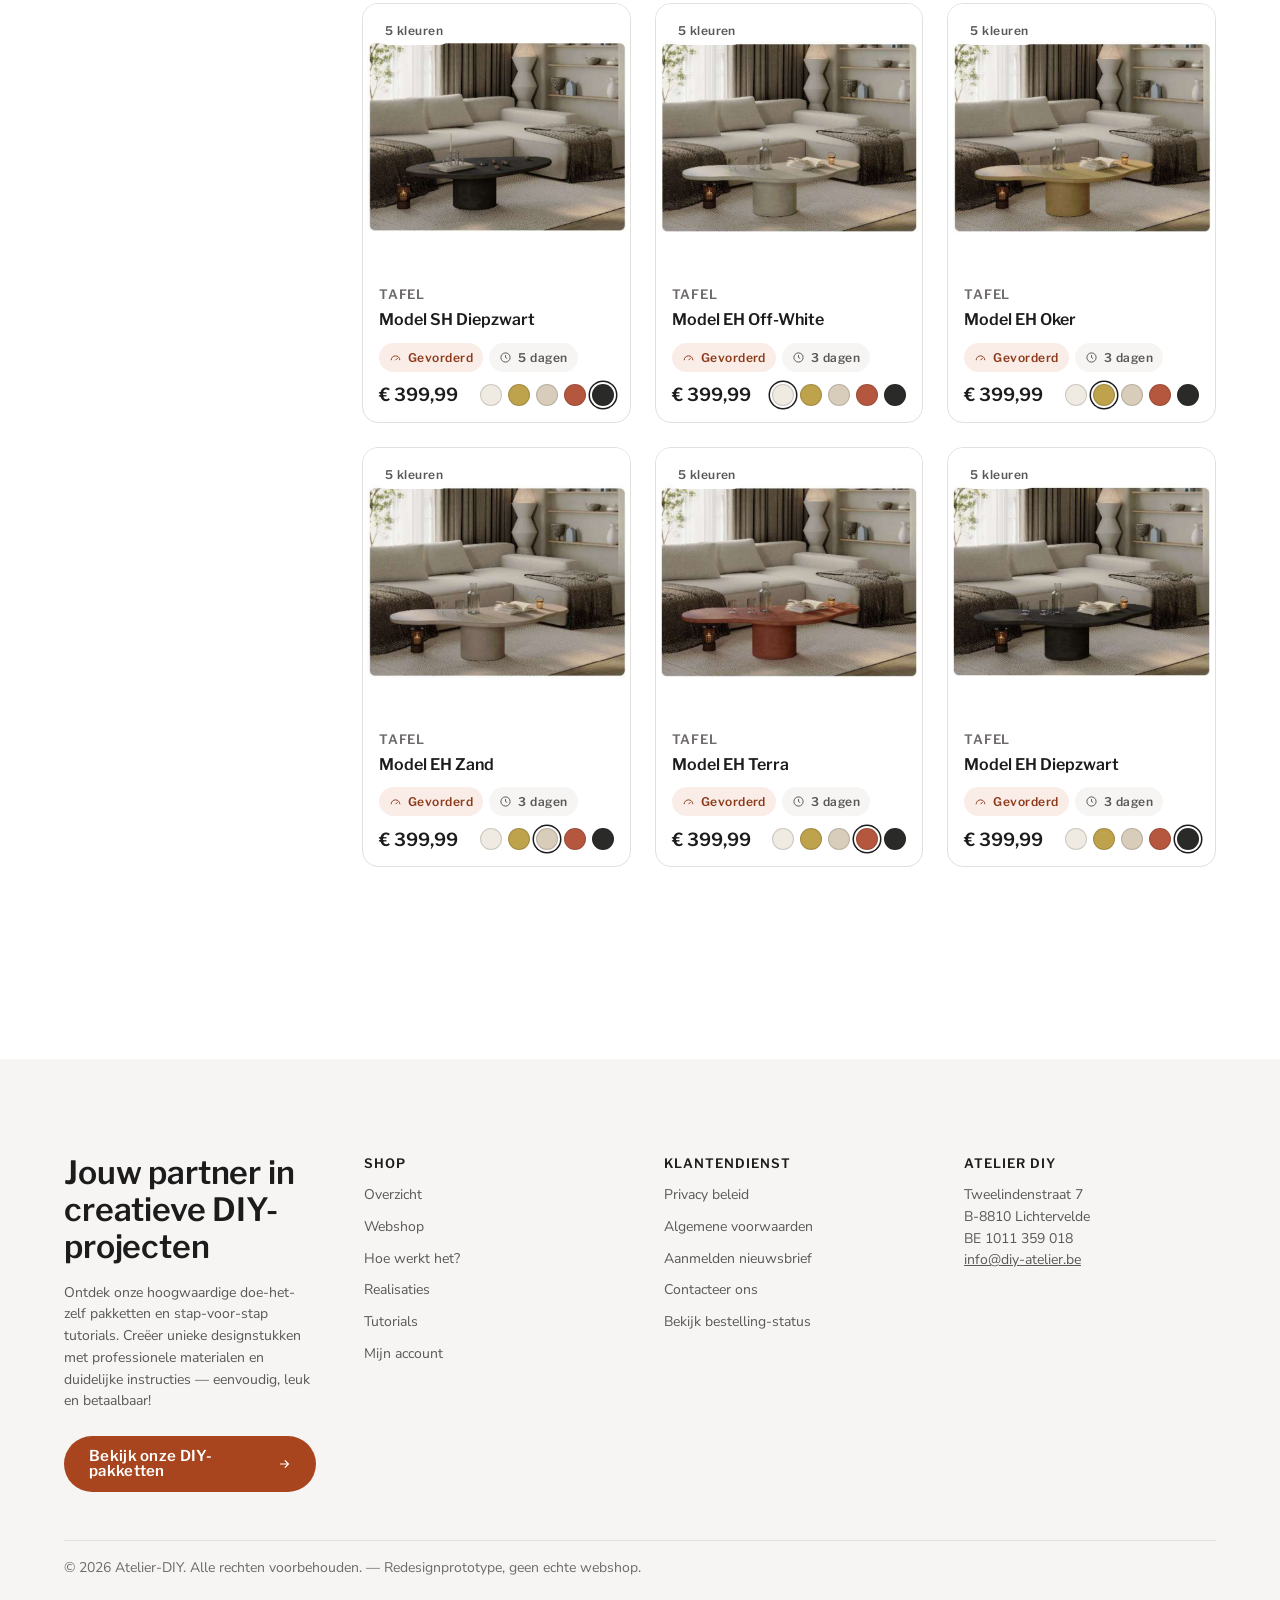
==== commit b6742fc2: "fix language" ====
--- a/index.html
+++ b/index.html
@@ -1,37 +1,37 @@
 <!doctype html>
-<html lang="en">
+<html lang="nl-BE">
 <head>
 <meta charset="utf-8">
 <meta name="viewport" content="width=device-width, initial-scale=1">
 <title>Webshop — Atelier DIY</title>
-<meta name="description" content="DIY kits for Mortex tables and sheepskin carpets. Materials, tools and step-by-step instructions in one box.">
+<meta name="description" content="DIY-pakketten voor Mortex-tafels en schapenvachttapijten. Materialen, gereedschap en een stap-voor-stap handleiding in één doos.">
 <link rel="preconnect" href="https://fonts.googleapis.com">
 <link rel="preconnect" href="https://fonts.gstatic.com" crossorigin>
 <link href="https://fonts.googleapis.com/css2?family=Libre+Franklin:wght@400;500;600&family=Nunito+Sans:wght@400;600&family=PT+Serif:wght@400&display=swap" rel="stylesheet">
 <link rel="stylesheet" href="assets/app.css">
 </head>
 <body>
-<a class="skip-link" href="#catalog">Skip to products</a>
+<a class="skip-link" href="#catalog">Ga naar de producten</a>
 
 <!-- ============================ HEADER ============================ -->
 <header class="site-header">
   <div class="container" style="display:flex;align-items:center;gap:var(--sp-6);height:72px">
-    <a href="index.html" aria-label="Atelier DIY — home" style="display:flex;align-items:center;flex:none">
+    <a href="index.html" aria-label="Atelier DIY — startpagina" style="display:flex;align-items:center;flex:none">
       <img src="img/logo.png" alt="Atelier DIY" width="46" height="40" decoding="async" fetchpriority="high" style="display:block;height:40px;width:auto">
     </a>
-    <nav aria-label="Main" style="display:none;gap:var(--sp-6);margin-inline:auto" class="mainnav">
-      <a class="nav-link" href="#">Overview</a>
-      <a class="nav-link" href="#">How does it work?</a>
-      <a class="nav-link" href="#">Projects</a>
+    <nav aria-label="Hoofdnavigatie" style="display:none;gap:var(--sp-6);margin-inline:auto" class="mainnav">
+      <a class="nav-link" href="#">Overzicht</a>
+      <a class="nav-link" href="#">Hoe werkt het?</a>
+      <a class="nav-link" href="#">Realisaties</a>
       <a class="nav-link" href="index.html" aria-current="page">Webshop</a>
       <a class="nav-link" href="#">Tutorials</a>
     </nav>
     <div style="display:flex;align-items:center;gap:var(--sp-2);margin-left:auto">
-      <button class="btn btn-ghost" id="cartBtn" style="padding:10px 16px" aria-label="Cart, 0 items">
+      <button class="btn btn-ghost" id="cartBtn" style="padding:10px 16px" aria-label="Winkelmandje, 0 artikelen">
         <svg width="18" height="18" viewBox="0 0 24 24" fill="none" stroke="currentColor" stroke-width="1.7" aria-hidden="true"><circle cx="9" cy="20" r="1.4"/><circle cx="18" cy="20" r="1.4"/><path d="M2 3h3l2.6 12.2a1.5 1.5 0 0 0 1.5 1.2h8.4a1.5 1.5 0 0 0 1.5-1.2L21 7H6"/></svg>
         <span id="cartCount" style="font-variant-numeric:tabular-nums">0</span>
       </button>
-      <a class="btn btn-ghost" href="#" style="padding:10px 14px" aria-label="My account">
+      <a class="btn btn-ghost" href="#" style="padding:10px 14px" aria-label="Mijn account">
         <svg width="18" height="18" viewBox="0 0 24 24" fill="none" stroke="currentColor" stroke-width="1.7" aria-hidden="true"><circle cx="12" cy="8" r="3.6"/><path d="M4.5 20a7.5 7.5 0 0 1 15 0"/></svg>
       </a>
     </div>
@@ -42,20 +42,20 @@
 
 <!-- ============================ EDITORIAL HEADER ============================ -->
 <section class="container" style="padding-top:var(--sp-8);padding-bottom:var(--sp-7)">
-  <p class="t-label" style="color:var(--c-accent-press);margin:0 0 var(--sp-5)">Webshop — 33 kits</p>
+  <p class="t-label" style="color:var(--c-accent-press);margin:0 0 var(--sp-5)">Webshop — 33 pakketten</p>
   <div class="hero-grid">
     <h1 class="t-statement spread" style="color:var(--c-grey-text)">
-      <span class="tight"><b>YOU BRING</b></span>
-      <span><b>THE HANDS.</b> <b>WE BRING</b></span>
-      <span class="tight"><b>EVERYTHING ELSE.</b></span>
+      <span class="tight"><b>JIJ BRENGT</b></span>
+      <span><b>DE HANDEN.</b> <b>WIJ BRENGEN</b></span>
+      <span class="tight"><b>AL DE REST.</b></span>
     </h1>
     <div style="max-width:38ch;align-self:end">
       <p class="muted" style="margin:0 0 var(--sp-5)">
-        Every kit arrives complete — the materials, the professional tools, and a
-        step-by-step manual. No experience needed, no specialist supplier to chase.
+        Elk pakket komt compleet toe — de materialen, het professionele gereedschap en een
+        stap-voor-stap handleiding. Geen ervaring nodig, geen speciaalzaak om af te lopen.
       </p>
       <a class="btn btn-secondary" href="#catalog">
-        Browse the kits
+        Bekijk de pakketten
         <svg width="16" height="16" viewBox="0 0 24 24" fill="none" stroke="currentColor" stroke-width="2" aria-hidden="true"><path d="M5 12h14M13 6l6 6-6 6"/></svg>
       </a>
     </div>
@@ -66,16 +66,16 @@
 <section class="container" style="padding-bottom:var(--sp-8)">
   <div style="display:grid;gap:var(--sp-4);grid-template-columns:repeat(auto-fit,minmax(240px,1fr))">
     <button class="tile catTile" data-cat="all" style="background:var(--c-beige);text-align:left;border:0;cursor:pointer">
-      <span class="t-label subtle" style="color:var(--c-ink-muted)">All kits</span>
-      <span class="t-h3" style="margin-top:4px">Everything &nbsp;<span class="muted" style="font-weight:400">33</span></span>
+      <span class="t-label subtle" style="color:var(--c-ink-muted)">Alle pakketten</span>
+      <span class="t-h3" style="margin-top:4px">Alles &nbsp;<span class="muted" style="font-weight:400">33</span></span>
     </button>
     <button class="tile catTile" data-cat="table" style="background:var(--c-blue);text-align:left;border:0;cursor:pointer">
       <span class="t-label" style="color:var(--c-ink-muted)">Mortex</span>
-      <span class="t-h3" style="margin-top:4px">Tables &nbsp;<span class="muted" style="font-weight:400">25</span></span>
+      <span class="t-h3" style="margin-top:4px">Tafels &nbsp;<span class="muted" style="font-weight:400">25</span></span>
     </button>
     <button class="tile catTile" data-cat="carpet" style="background:var(--c-pink);text-align:left;border:0;cursor:pointer">
-      <span class="t-label" style="color:var(--c-ink-muted)">Sheepskin</span>
-      <span class="t-h3" style="margin-top:4px">Carpets &nbsp;<span class="muted" style="font-weight:400">8</span></span>
+      <span class="t-label" style="color:var(--c-ink-muted)">Schapenvacht</span>
+      <span class="t-h3" style="margin-top:4px">Tapijten &nbsp;<span class="muted" style="font-weight:400">8</span></span>
     </button>
   </div>
 </section>
@@ -91,19 +91,19 @@
       Filters
     </button>
     <div style="position:relative;flex:1;min-width:200px;max-width:340px">
-      <label class="sr-only" for="search">Search kits</label>
-      <input class="field" id="search" type="search" placeholder="Search kits…" style="padding-left:42px">
+      <label class="sr-only" for="search">Zoek pakketten</label>
+      <input class="field" id="search" type="search" placeholder="Zoek pakketten…" style="padding-left:42px">
       <svg style="position:absolute;left:15px;top:50%;transform:translateY(-50%);pointer-events:none" width="17" height="17" viewBox="0 0 24 24" fill="none" stroke="var(--c-ink-subtle)" stroke-width="1.8" aria-hidden="true"><circle cx="11" cy="11" r="7"/><path d="M20 20l-3.5-3.5"/></svg>
     </div>
     <div style="margin-left:auto;display:flex;align-items:center;gap:var(--sp-3)">
-      <span class="t-body-sm subtle" id="count" role="status" aria-live="polite">33 kits</span>
-      <label class="sr-only" for="sort">Sort by</label>
+      <span class="t-body-sm subtle" id="count" role="status" aria-live="polite">33 pakketten</span>
+      <label class="sr-only" for="sort">Sorteer op</label>
       <select class="select" id="sort">
-        <option value="featured">Featured</option>
-        <option value="price-asc">Price — low to high</option>
-        <option value="price-desc">Price — high to low</option>
-        <option value="name">Name A–Z</option>
-        <option value="lead">Fastest delivery</option>
+        <option value="featured">Aanbevolen</option>
+        <option value="price-asc">Prijs — laag naar hoog</option>
+        <option value="price-desc">Prijs — hoog naar laag</option>
+        <option value="name">Naam A–Z</option>
+        <option value="lead">Snelste levering</option>
       </select>
     </div>
   </div>
@@ -118,23 +118,23 @@
       <form id="filterForm">
         <fieldset class="facet">
           <legend class="t-label facet-legend">Type</legend>
-          <label class="check"><input type="checkbox" name="type" value="table"><span>Tables</span><span class="count">25</span></label>
-          <label class="check"><input type="checkbox" name="type" value="carpet"><span>Carpets</span><span class="count">8</span></label>
-        </fieldset>
-
-        <fieldset class="facet">
-          <legend class="t-label facet-legend">Colour</legend>
+          <label class="check"><input type="checkbox" name="type" value="table"><span>Tafels</span><span class="count">25</span></label>
+          <label class="check"><input type="checkbox" name="type" value="carpet"><span>Tapijten</span><span class="count">8</span></label>
+        </fieldset>
+
+        <fieldset class="facet">
+          <legend class="t-label facet-legend">Kleur</legend>
           <div id="colourFacet" style="display:flex;flex-wrap:wrap;gap:var(--sp-2)"></div>
         </fieldset>
 
         <fieldset class="facet">
-          <legend class="t-label facet-legend">Difficulty</legend>
+          <legend class="t-label facet-legend">Moeilijkheidsgraad</legend>
           <label class="check"><input type="checkbox" name="difficulty" value="Basis"><span>Basis</span><span class="count">6</span></label>
-          <label class="check"><input type="checkbox" name="difficulty" value="Advanced"><span>Advanced</span><span class="count">27</span></label>
-        </fieldset>
-
-        <fieldset class="facet">
-          <legend class="t-label facet-legend">Carpet size</legend>
+          <label class="check"><input type="checkbox" name="difficulty" value="Gevorderd"><span>Gevorderd</span><span class="count">27</span></label>
+        </fieldset>
+
+        <fieldset class="facet">
+          <legend class="t-label facet-legend">Tapijtmaat</legend>
           <label class="check"><input type="checkbox" name="size" value="3m²"><span>3 m²</span><span class="count">2</span></label>
           <label class="check"><input type="checkbox" name="size" value="4m²"><span>4 m²</span><span class="count">2</span></label>
           <label class="check"><input type="checkbox" name="size" value="6m²"><span>6 m²</span><span class="count">2</span></label>
@@ -142,23 +142,23 @@
         </fieldset>
 
         <fieldset class="facet">
-          <legend class="t-label facet-legend">Delivery</legend>
-          <label class="check"><input type="checkbox" name="lead" value="3"><span>3 days</span><span class="count">31</span></label>
-          <label class="check"><input type="checkbox" name="lead" value="5"><span>5 days</span><span class="count">2</span></label>
-        </fieldset>
-
-        <button type="button" class="btn btn-ghost btn-block" id="clearAll" style="margin-top:var(--sp-5)">Clear all filters</button>
+          <legend class="t-label facet-legend">Levering</legend>
+          <label class="check"><input type="checkbox" name="lead" value="3"><span>3 dagen</span><span class="count">31</span></label>
+          <label class="check"><input type="checkbox" name="lead" value="5"><span>5 dagen</span><span class="count">2</span></label>
+        </fieldset>
+
+        <button type="button" class="btn btn-ghost btn-block" id="clearAll" style="margin-top:var(--sp-5)">Wis alle filters</button>
       </form>
     </aside>
 
     <!-- ---------- grid ---------- -->
     <div>
-      <h2 class="sr-only">Products</h2>
+      <h2 class="sr-only">Producten</h2>
       <div class="grid-products" id="grid"></div>
       <div id="empty" hidden style="text-align:center;padding:var(--sp-9) var(--sp-4);border:1px dashed var(--c-line-strong);border-radius:var(--r-lg)">
-        <p class="t-h3" style="margin-bottom:var(--sp-2)">No kits match those filters</p>
-        <p class="muted" style="margin:0 0 var(--sp-5)">Try removing a filter, or clear them all to see everything.</p>
-        <button class="btn btn-secondary" id="clearAll2">Clear all filters</button>
+        <p class="t-h3" style="margin-bottom:var(--sp-2)">Geen pakketten voor deze filters</p>
+        <p class="muted" style="margin:0 0 var(--sp-5)">Verwijder een filter of wis ze allemaal om alles te zien.</p>
+        <button class="btn btn-secondary" id="clearAll2">Wis alle filters</button>
       </div>
     </div>
   </div>
@@ -171,30 +171,31 @@
   <div class="container">
     <div style="display:grid;gap:var(--sp-7);grid-template-columns:repeat(auto-fit,minmax(220px,1fr))">
       <div style="max-width:34ch">
-        <h2 class="t-h2" style="margin-bottom:var(--sp-4)">Your partner in creative DIY projects</h2>
+        <h2 class="t-h2" style="margin-bottom:var(--sp-4)">Jouw partner in creatieve DIY-projecten</h2>
         <p class="muted t-body-sm" style="margin:0 0 var(--sp-5)">
-          High-quality DIY kits and step-by-step tutorials. Create unique design pieces with
-          professional materials and clear instructions — simple, fun, and affordable.
+          Ontdek onze hoogwaardige doe-het-zelf pakketten en stap-voor-stap tutorials. Creëer
+          unieke designstukken met professionele materialen en duidelijke instructies —
+          eenvoudig, leuk en betaalbaar!
         </p>
         <a class="btn btn-primary" href="#catalog">
-          Check out our DIY kits
+          Bekijk onze DIY-pakketten
           <svg width="16" height="16" viewBox="0 0 24 24" fill="none" stroke="currentColor" stroke-width="2" aria-hidden="true"><path d="M5 12h14M13 6l6 6-6 6"/></svg>
         </a>
       </div>
       <nav aria-label="Shop" class="t-body-sm">
         <p class="t-label" style="margin:0 0 var(--sp-3)">Shop</p>
         <ul style="list-style:none;padding:0;margin:0;display:grid;gap:10px" class="muted">
-          <li><a href="#">Overview</a></li><li><a href="index.html">Webshop</a></li>
-          <li><a href="#">How does it work?</a></li><li><a href="#">Projects</a></li>
-          <li><a href="#">Tutorials</a></li><li><a href="#">My account</a></li>
+          <li><a href="#">Overzicht</a></li><li><a href="index.html">Webshop</a></li>
+          <li><a href="#">Hoe werkt het?</a></li><li><a href="#">Realisaties</a></li>
+          <li><a href="#">Tutorials</a></li><li><a href="#">Mijn account</a></li>
         </ul>
       </nav>
-      <nav aria-label="Support" class="t-body-sm">
-        <p class="t-label" style="margin:0 0 var(--sp-3)">Support</p>
+      <nav aria-label="Klantendienst" class="t-body-sm">
+        <p class="t-label" style="margin:0 0 var(--sp-3)">Klantendienst</p>
         <ul style="list-style:none;padding:0;margin:0;display:grid;gap:10px" class="muted">
-          <li><a href="#">Privacy policy</a></li><li><a href="#">General Terms and Conditions</a></li>
-          <li><a href="#">Subscribe to newsletter</a></li><li><a href="#">Contact us</a></li>
-          <li><a href="#">Check order status</a></li>
+          <li><a href="#">Privacy beleid</a></li><li><a href="#">Algemene voorwaarden</a></li>
+          <li><a href="#">Aanmelden nieuwsbrief</a></li><li><a href="#">Contacteer ons</a></li>
+          <li><a href="#">Bekijk bestelling-status</a></li>
         </ul>
       </nav>
       <address class="t-body-sm muted" style="font-style:normal">
@@ -204,7 +205,7 @@
       </address>
     </div>
     <hr class="rule" style="margin-block:var(--sp-7) var(--sp-4)">
-    <p class="t-body-sm subtle" style="margin:0">© 2026 Atelier DIY. All rights reserved. — Redesign prototype, not a live shop.</p>
+    <p class="t-body-sm subtle" style="margin:0">© 2026 Atelier-DIY. Alle rechten voorbehouden. — Redesignprototype, geen echte webshop.</p>
   </div>
 </footer>
 
--- a/assets/app.css
+++ b/assets/app.css
@@ -161,7 +161,7 @@
 }
 .badge svg { width: 13px; height: 13px; flex: none; }
 .badge-basis    { background: #eef2ea; color: #4a6338; }
-.badge-advanced { background: var(--c-accent-tint); color: var(--c-accent-press); }
+.badge-gevorderd { background: var(--c-accent-tint); color: var(--c-accent-press); }
 
 .chip {
   display: inline-flex; align-items: center; gap: var(--sp-2);
@@ -269,9 +269,13 @@
 .facet-legend { display: block; padding: 0; margin-bottom: var(--sp-3); float: left; width: 100%; }
 .facet-legend + * { clear: both; }
 
-.check { display: flex; align-items: center; gap: var(--sp-3); padding: 7px 0; cursor: pointer; }
+.check { display: flex; align-items: center; gap: var(--sp-3); padding: 7px 0; cursor: pointer; transition: opacity var(--dur-fast) var(--ease-out); }
 .check input { width: 18px; height: 18px; accent-color: var(--c-ink); flex: none; cursor: pointer; }
 .check .count { margin-left: auto; font-size: .8125rem; color: var(--c-ink-subtle); font-variant-numeric: tabular-nums; }
+
+/* an option the other facets have ruled out */
+.check.is-zero { opacity: .38; cursor: not-allowed; }
+.check.is-zero input { cursor: not-allowed; }
 
 /* ---------- misc ---------- */
 .tile {
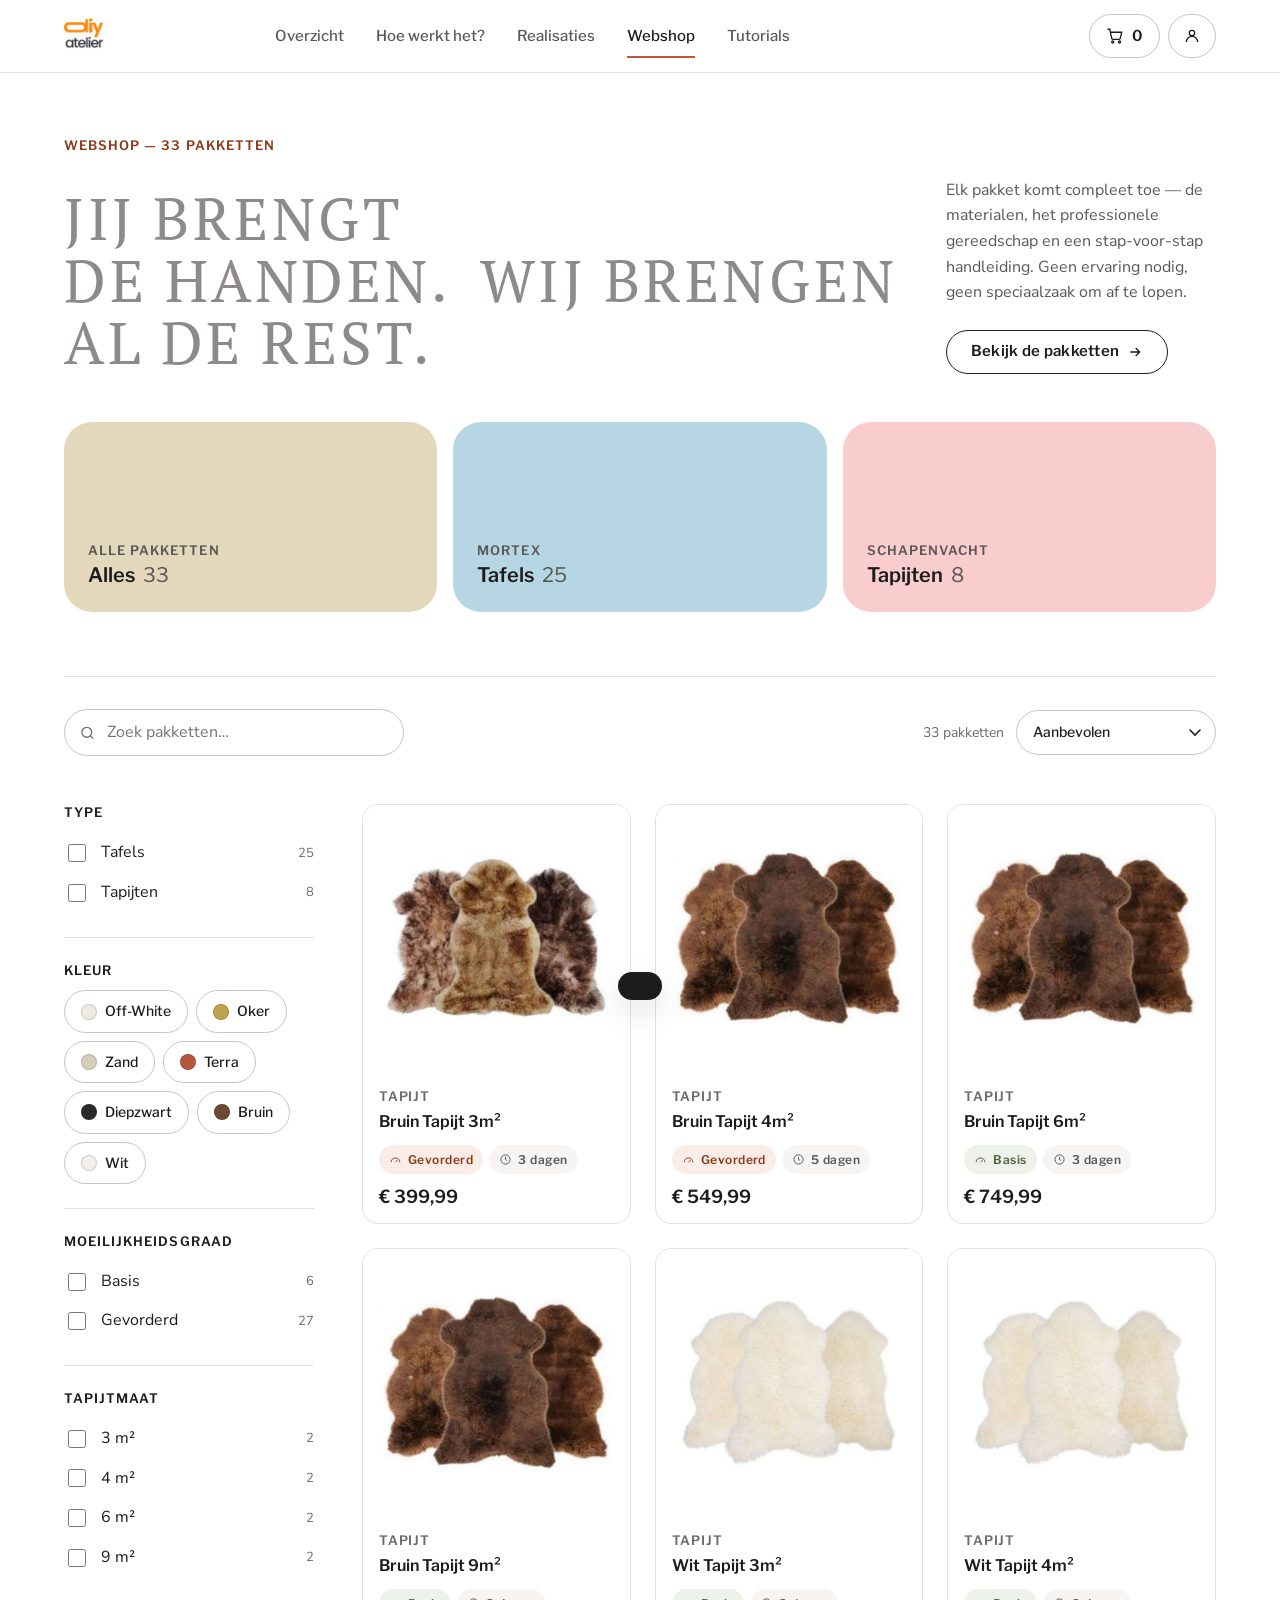
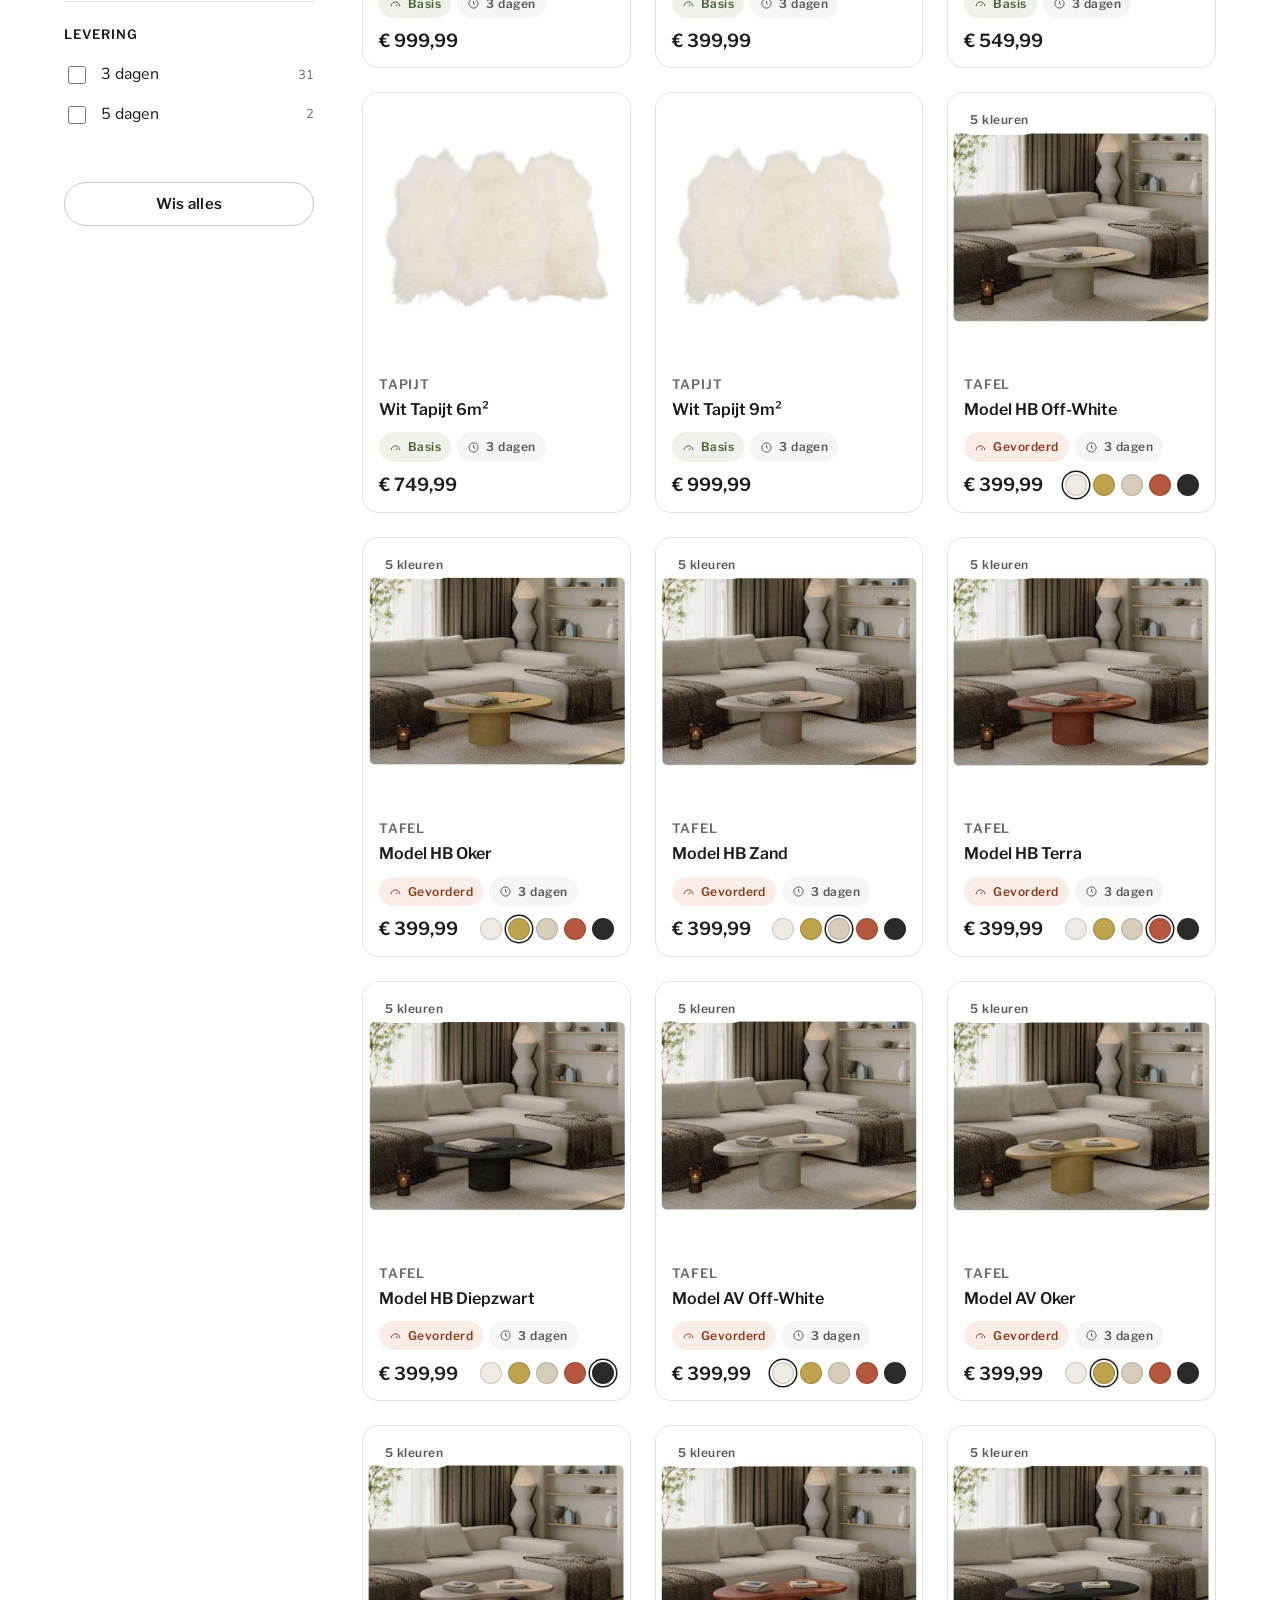
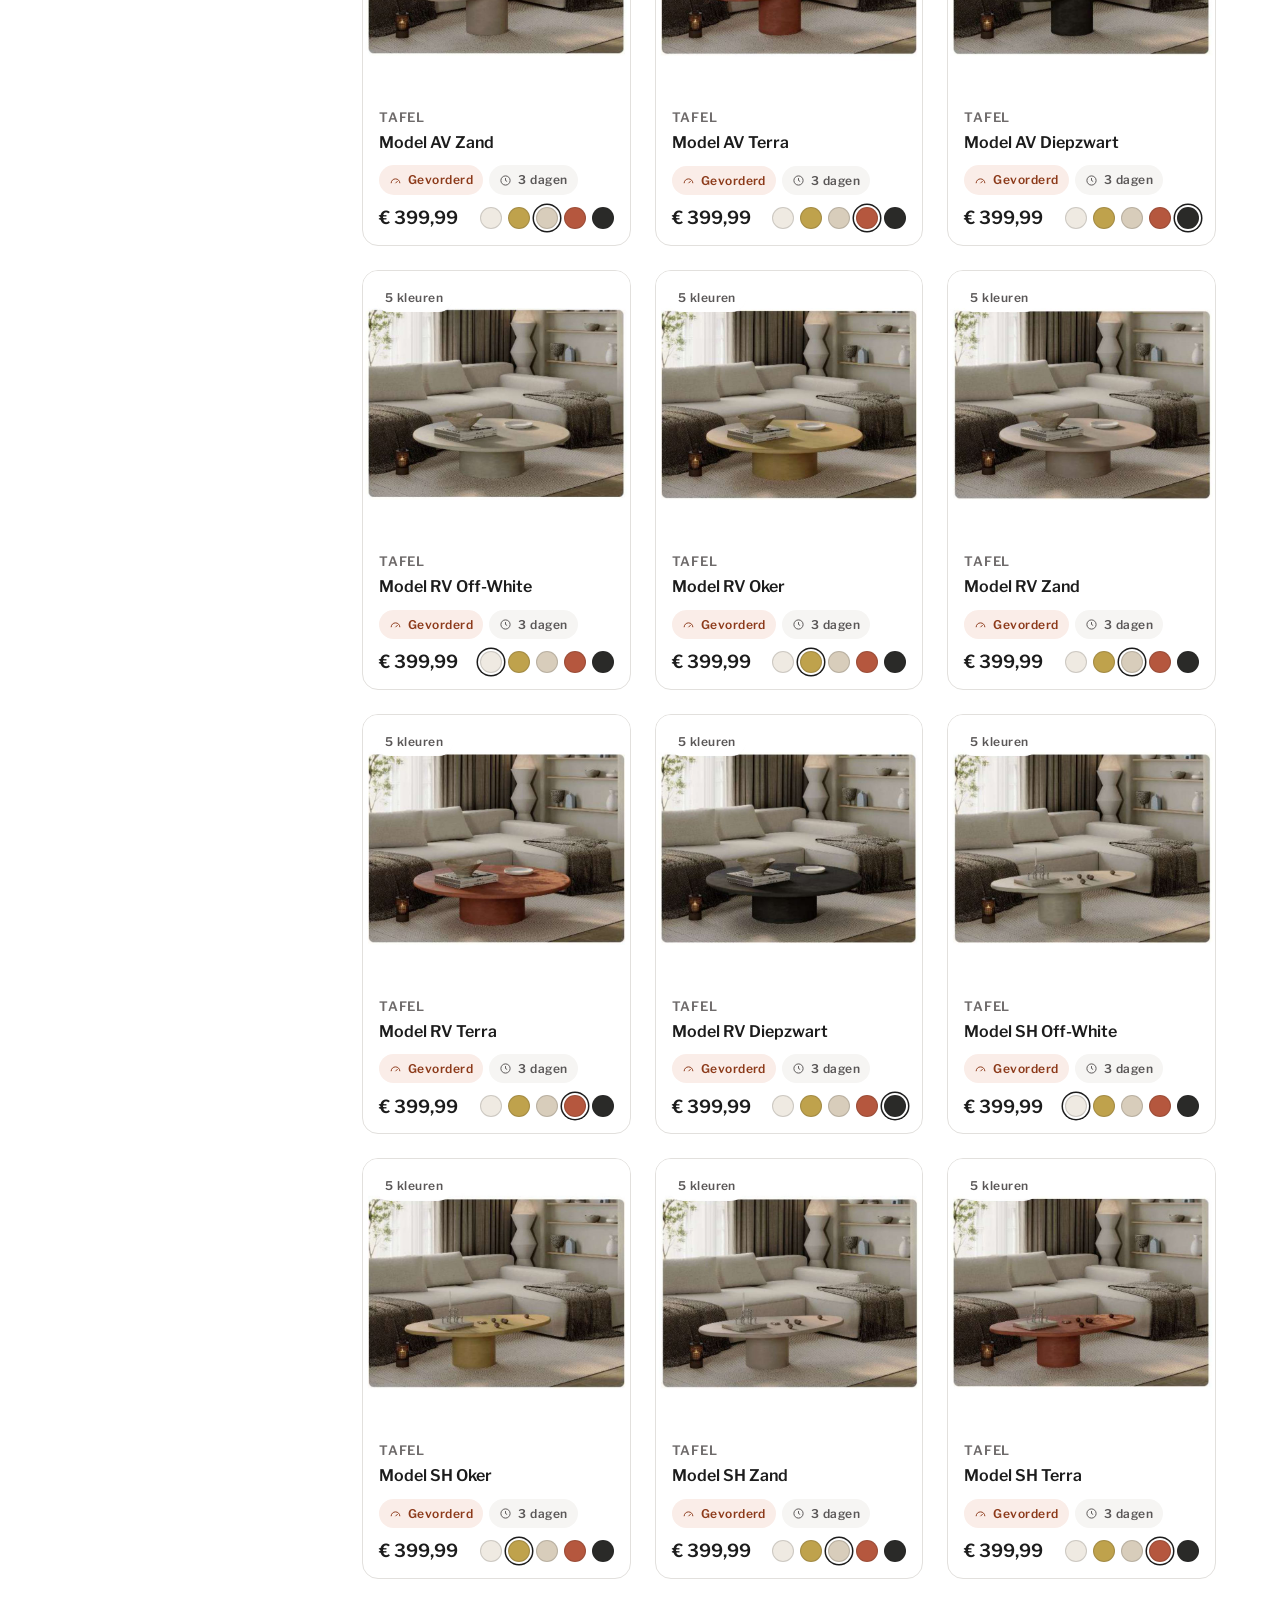
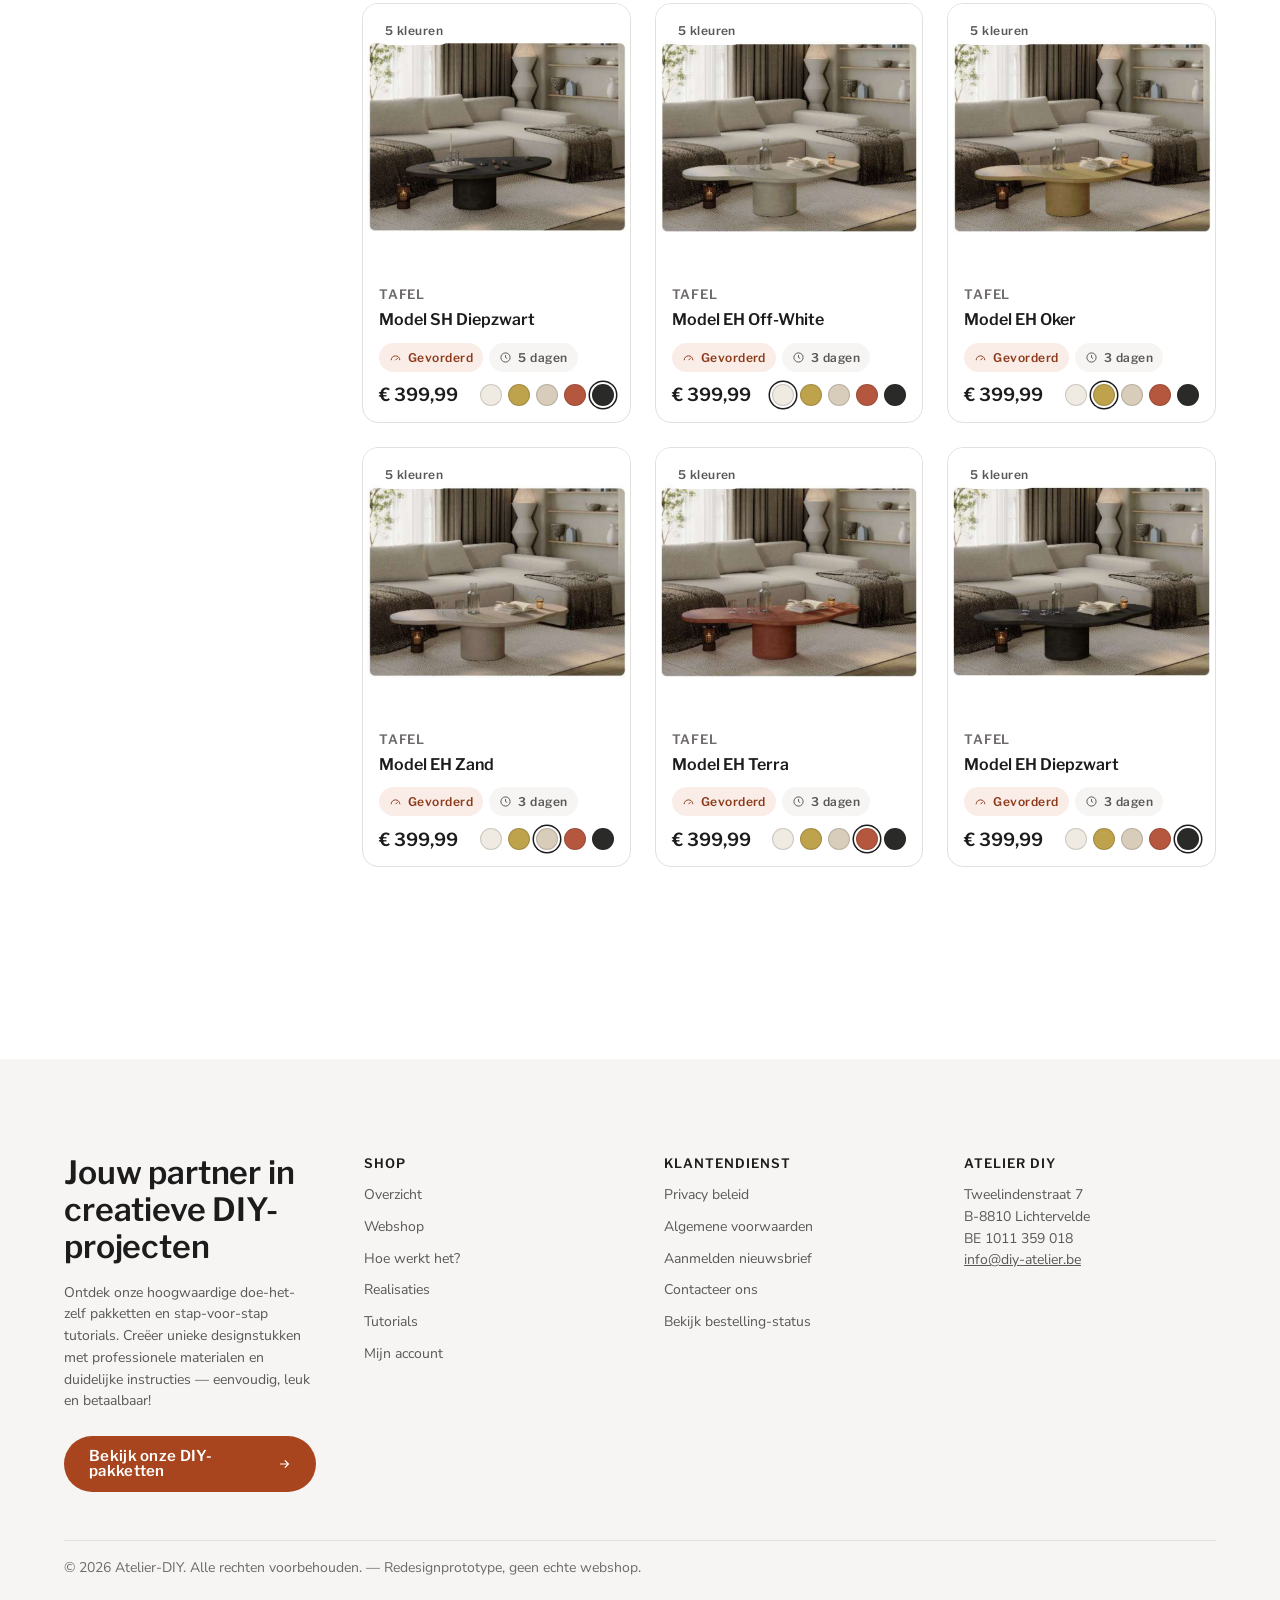
==== commit 3c83e8dd: "fix responsive" ====
--- a/index.html
+++ b/index.html
@@ -8,7 +8,7 @@
 <link rel="preconnect" href="https://fonts.googleapis.com">
 <link rel="preconnect" href="https://fonts.gstatic.com" crossorigin>
 <link href="https://fonts.googleapis.com/css2?family=Libre+Franklin:wght@400;500;600&family=Nunito+Sans:wght@400;600&family=PT+Serif:wght@400&display=swap" rel="stylesheet">
-<link rel="stylesheet" href="assets/app.css">
+<link rel="stylesheet" href="assets/app.css?v=3">
 </head>
 <body>
 <a class="skip-link" href="#catalog">Ga naar de producten</a>
@@ -89,6 +89,7 @@
     <button class="btn btn-ghost filterToggle" id="filterToggle" aria-expanded="false" aria-controls="filters">
       <svg width="16" height="16" viewBox="0 0 24 24" fill="none" stroke="currentColor" stroke-width="1.8" aria-hidden="true"><path d="M3 6h18M6 12h12M10 18h4"/></svg>
       Filters
+      <span class="filter-pill" id="filterCount" hidden>0</span>
     </button>
     <div style="position:relative;flex:1;min-width:200px;max-width:340px">
       <label class="sr-only" for="search">Zoek pakketten</label>
@@ -113,8 +114,16 @@
 
   <div class="catalog-layout">
 
-    <!-- ---------- filters ---------- -->
+    <!-- ---------- filters ----------
+         Below 1024px this aside becomes a bottom sheet: the head and foot are
+         hidden on desktop, where it stays a plain sidebar column. -->
     <aside id="filters" aria-label="Filters">
+      <div class="filters-head">
+        <p class="t-label" style="margin:0">Filters</p>
+        <button type="button" class="sheet-close" id="filterClose" aria-label="Filters sluiten">
+          <svg width="18" height="18" viewBox="0 0 24 24" fill="none" stroke="currentColor" stroke-width="2" aria-hidden="true"><path d="M6 6l12 12M18 6L6 18"/></svg>
+        </button>
+      </div>
       <form id="filterForm">
         <fieldset class="facet">
           <legend class="t-label facet-legend">Type</legend>
@@ -147,9 +156,13 @@
           <label class="check"><input type="checkbox" name="lead" value="5"><span>5 dagen</span><span class="count">2</span></label>
         </fieldset>
 
-        <button type="button" class="btn btn-ghost btn-block" id="clearAll" style="margin-top:var(--sp-5)">Wis alle filters</button>
       </form>
+      <div class="filters-foot">
+        <button type="button" class="btn btn-ghost btn-block" id="clearAll">Wis alles</button>
+        <button type="button" class="btn btn-primary" id="filterApply">Toon 33 pakketten</button>
+      </div>
     </aside>
+    <div id="filterBackdrop" hidden></div>
 
     <!-- ---------- grid ---------- -->
     <div>
@@ -211,7 +224,7 @@
 
 <div class="toast" id="toast" role="status" aria-live="polite"></div>
 
-<script src="assets/data.js"></script>
-<script src="assets/catalog.js"></script>
+<script src="assets/data.js?v=3"></script>
+<script src="assets/catalog.js?v=3"></script>
 </body>
 </html>
--- a/assets/app.css
+++ b/assets/app.css
@@ -344,6 +344,74 @@
 }
 @media (max-width: 1023px) { #filters[hidden] { display: none; } }
 
+/* ==========================================================================
+   Mobile filter sheet. Below 1024px the filter aside is lifted out of the
+   page flow into a bottom sheet, so the results stay put behind it and the
+   count on the apply button reports the outcome before you close it.
+   The head, foot and backdrop only exist at that width.
+   ========================================================================== */
+.filters-head,
+#filterApply,
+#filterBackdrop { display: none; }
+.filters-foot { margin-top: var(--sp-5); }
+
+.filter-pill {
+  display: inline-grid; place-items: center; min-width: 20px; height: 20px;
+  padding: 0 6px; border-radius: var(--r-pill);
+  background: var(--c-accent-strong); color: #fff;
+  font-size: .6875rem; font-weight: 600; font-variant-numeric: tabular-nums;
+}
+
+@media (max-width: 1023px) {
+  #filters {
+    position: fixed; inset: auto 0 0 0; z-index: 120;
+    display: flex; flex-direction: column; max-height: 86dvh;
+    background: #fff; border-radius: var(--r-xl) var(--r-xl) 0 0;
+    box-shadow: 0 -8px 40px rgba(28, 28, 28, .22);
+    transform: translateY(100%);
+    transition: transform var(--dur-base) var(--ease-out);
+  }
+  #filters.open { transform: translateY(0); }
+
+  .filters-head {
+    position: relative; flex: none;
+    display: flex; align-items: center; justify-content: space-between; gap: var(--sp-4);
+    padding: var(--sp-5) var(--sp-5) var(--sp-3);
+    border-bottom: 1px solid var(--c-line);
+  }
+  .filters-head::before {   /* grab handle */
+    content: ""; position: absolute; top: 9px; left: 50%; transform: translateX(-50%);
+    width: 38px; height: 4px; border-radius: var(--r-pill); background: var(--c-line-strong);
+  }
+  .sheet-close {
+    width: 40px; height: 40px; margin-right: -8px; border: 0; background: none;
+    display: grid; place-items: center; border-radius: var(--r-pill); cursor: pointer;
+  }
+  .sheet-close:hover { background: var(--c-surface-alt); }
+
+  /* the facets are the only scrolling part, so head and foot stay reachable */
+  #filterForm { flex: 1 1 auto; overflow-y: auto; padding: var(--sp-4) var(--sp-5) var(--sp-5); }
+
+  .filters-foot {
+    flex: none; display: flex; gap: var(--sp-3); margin: 0;
+    padding: var(--sp-4) var(--sp-5) calc(var(--sp-4) + env(safe-area-inset-bottom));
+    border-top: 1px solid var(--c-line); background: #fff;
+  }
+  .filters-foot .btn { flex: 1; padding-inline: var(--sp-4); white-space: nowrap; }
+  #clearAll { width: auto; }
+  #filterApply { display: inline-flex; flex: 1.5; }
+
+  #filterBackdrop {
+    display: block; position: fixed; inset: 0; z-index: 110;
+    background: rgba(28, 28, 28, .42); opacity: 0;
+    transition: opacity var(--dur-base) var(--ease-out);
+  }
+  #filterBackdrop.open { opacity: 1; }
+  #filterBackdrop[hidden] { display: none; }
+
+  body.filters-open { overflow: hidden; }
+}
+
 /* toast must clear the viewport completely when hidden */
 .toast { bottom: -100px; transform: translateX(-50%); transition: bottom var(--dur-slow) var(--ease-out); }
 .toast.show { bottom: 24px; transform: translateX(-50%); }
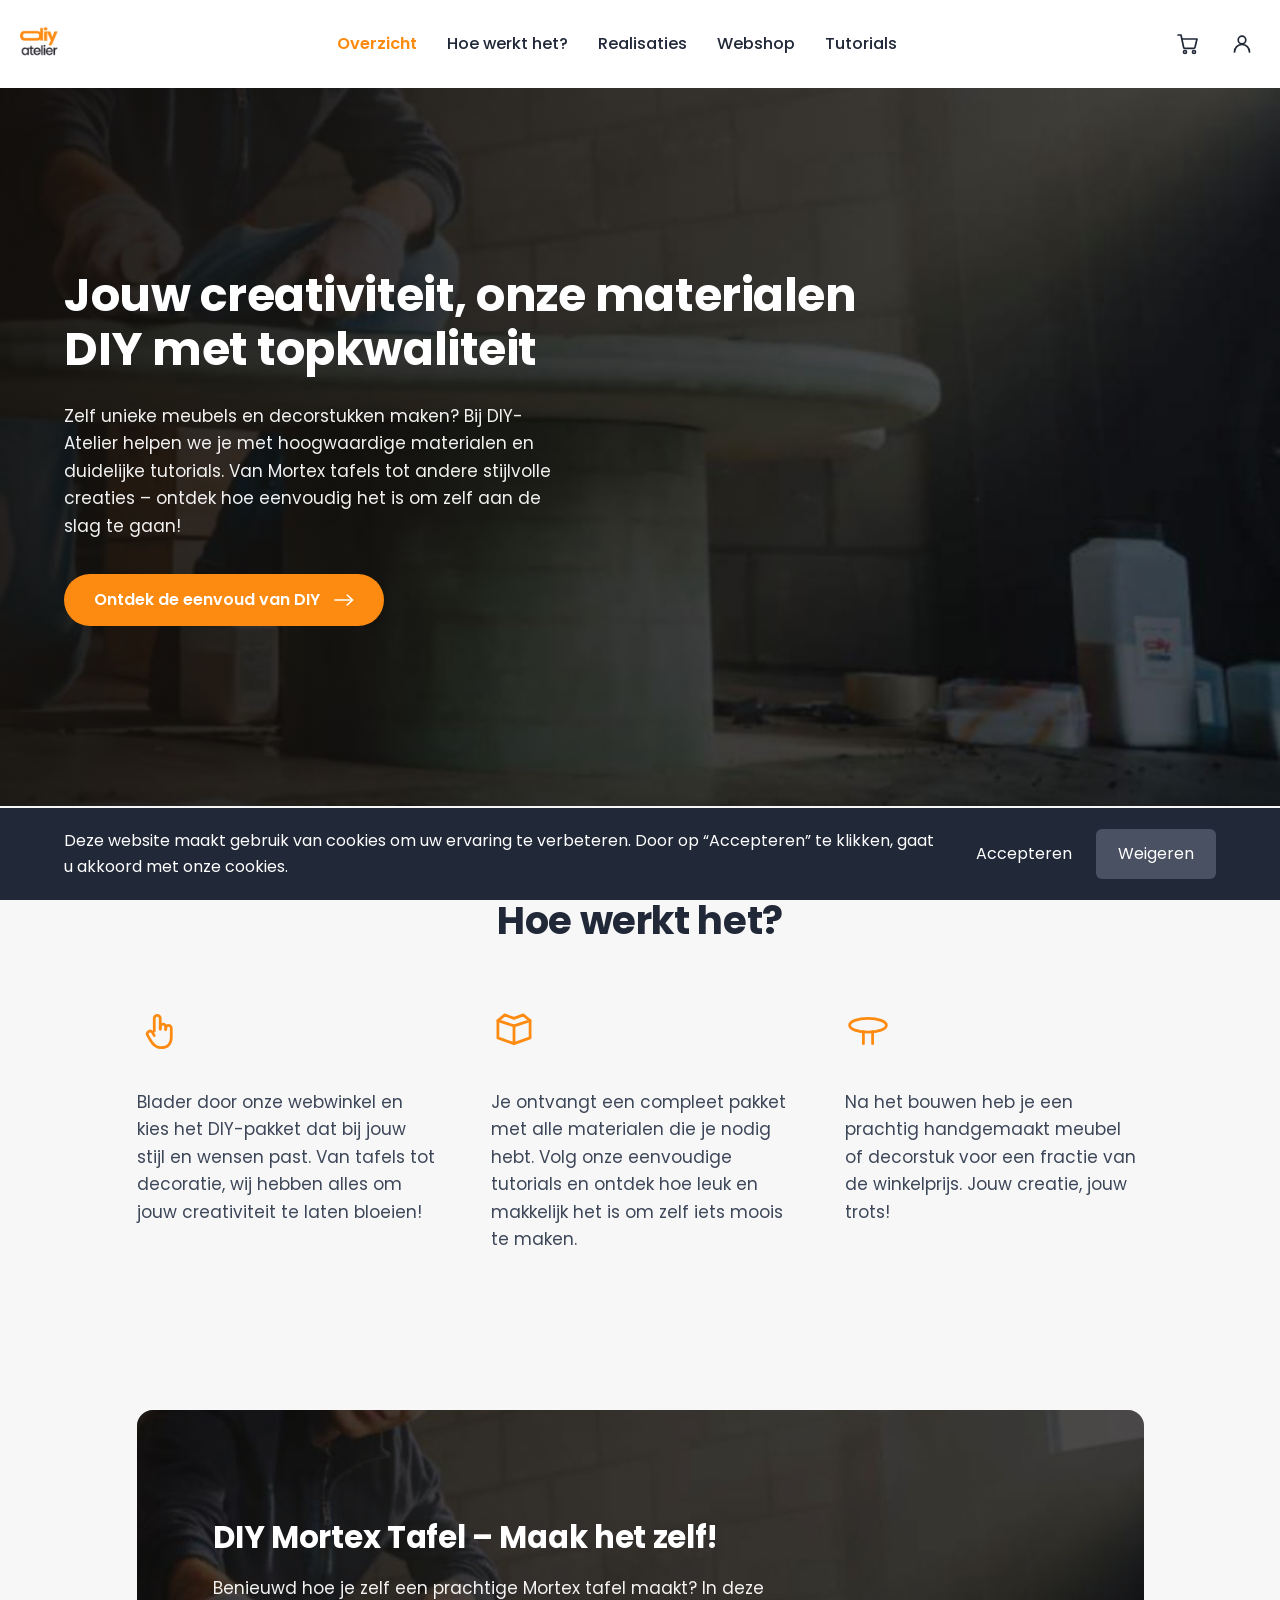
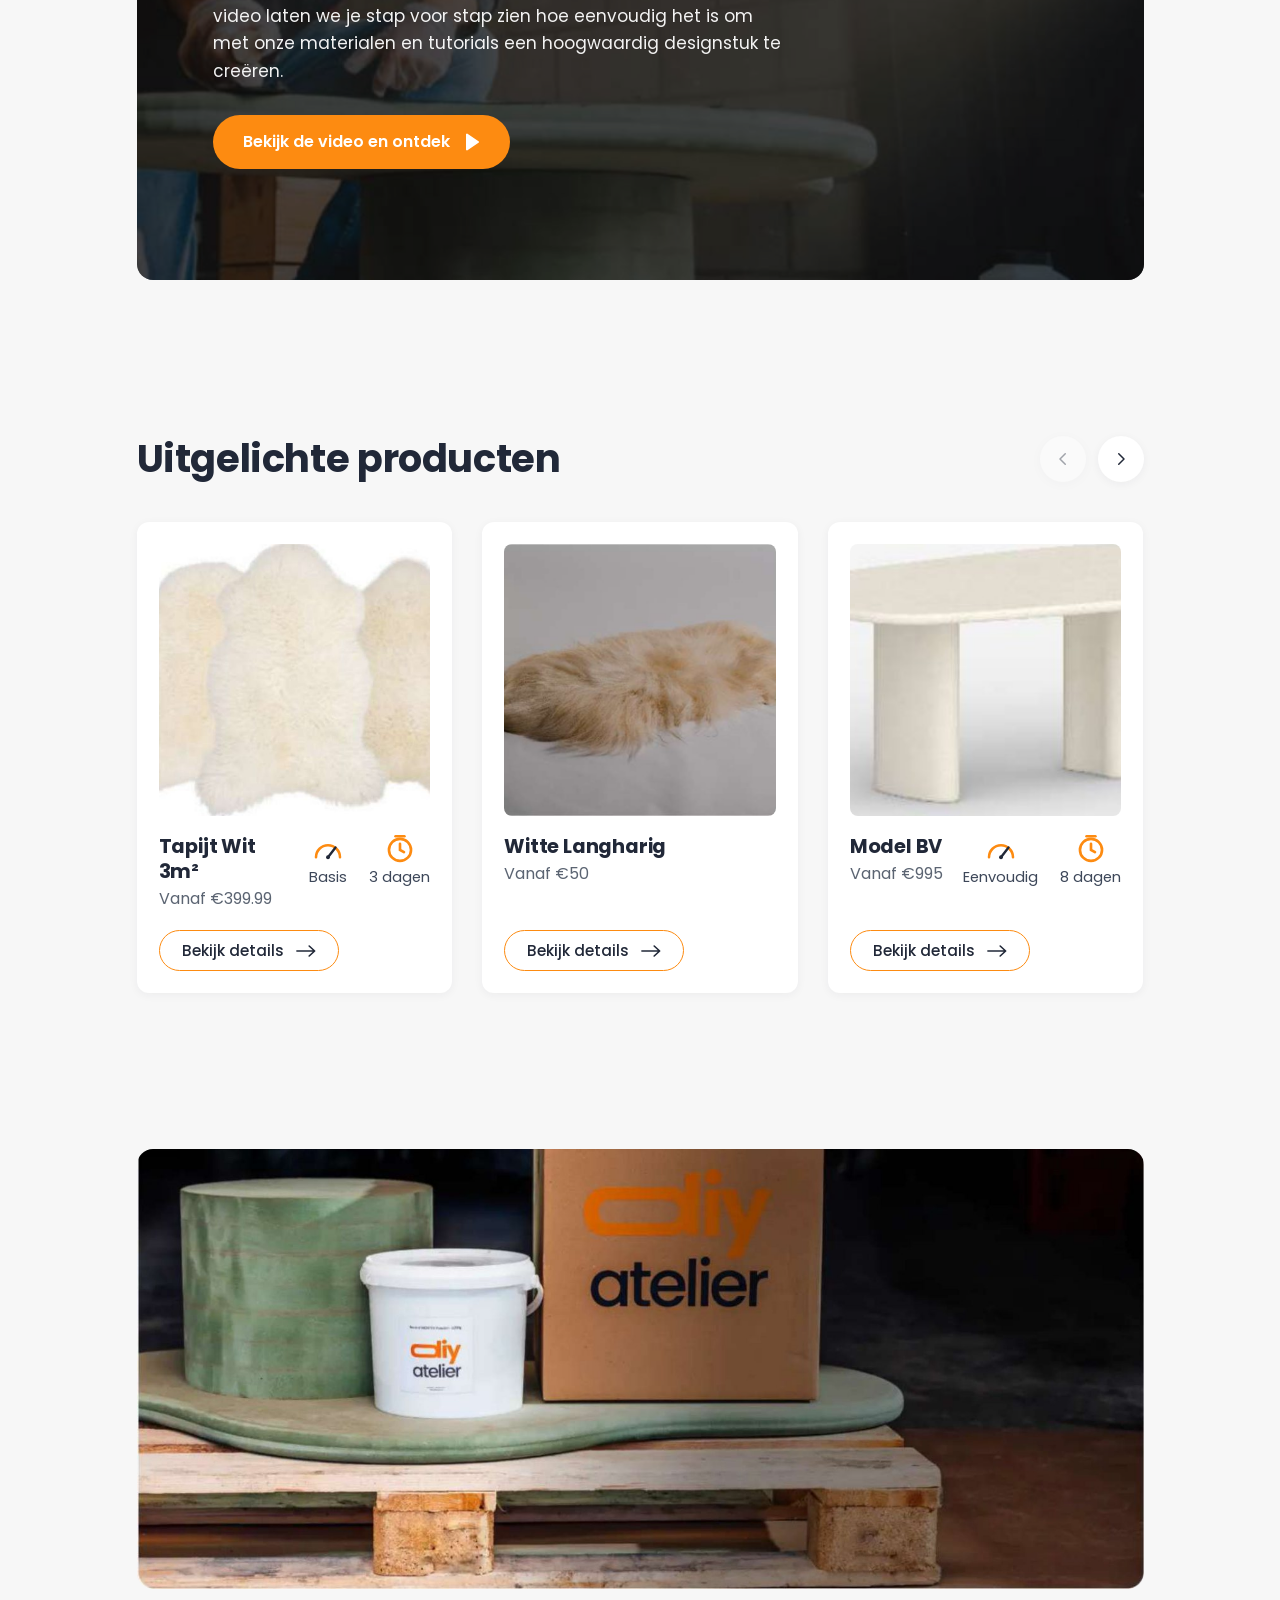
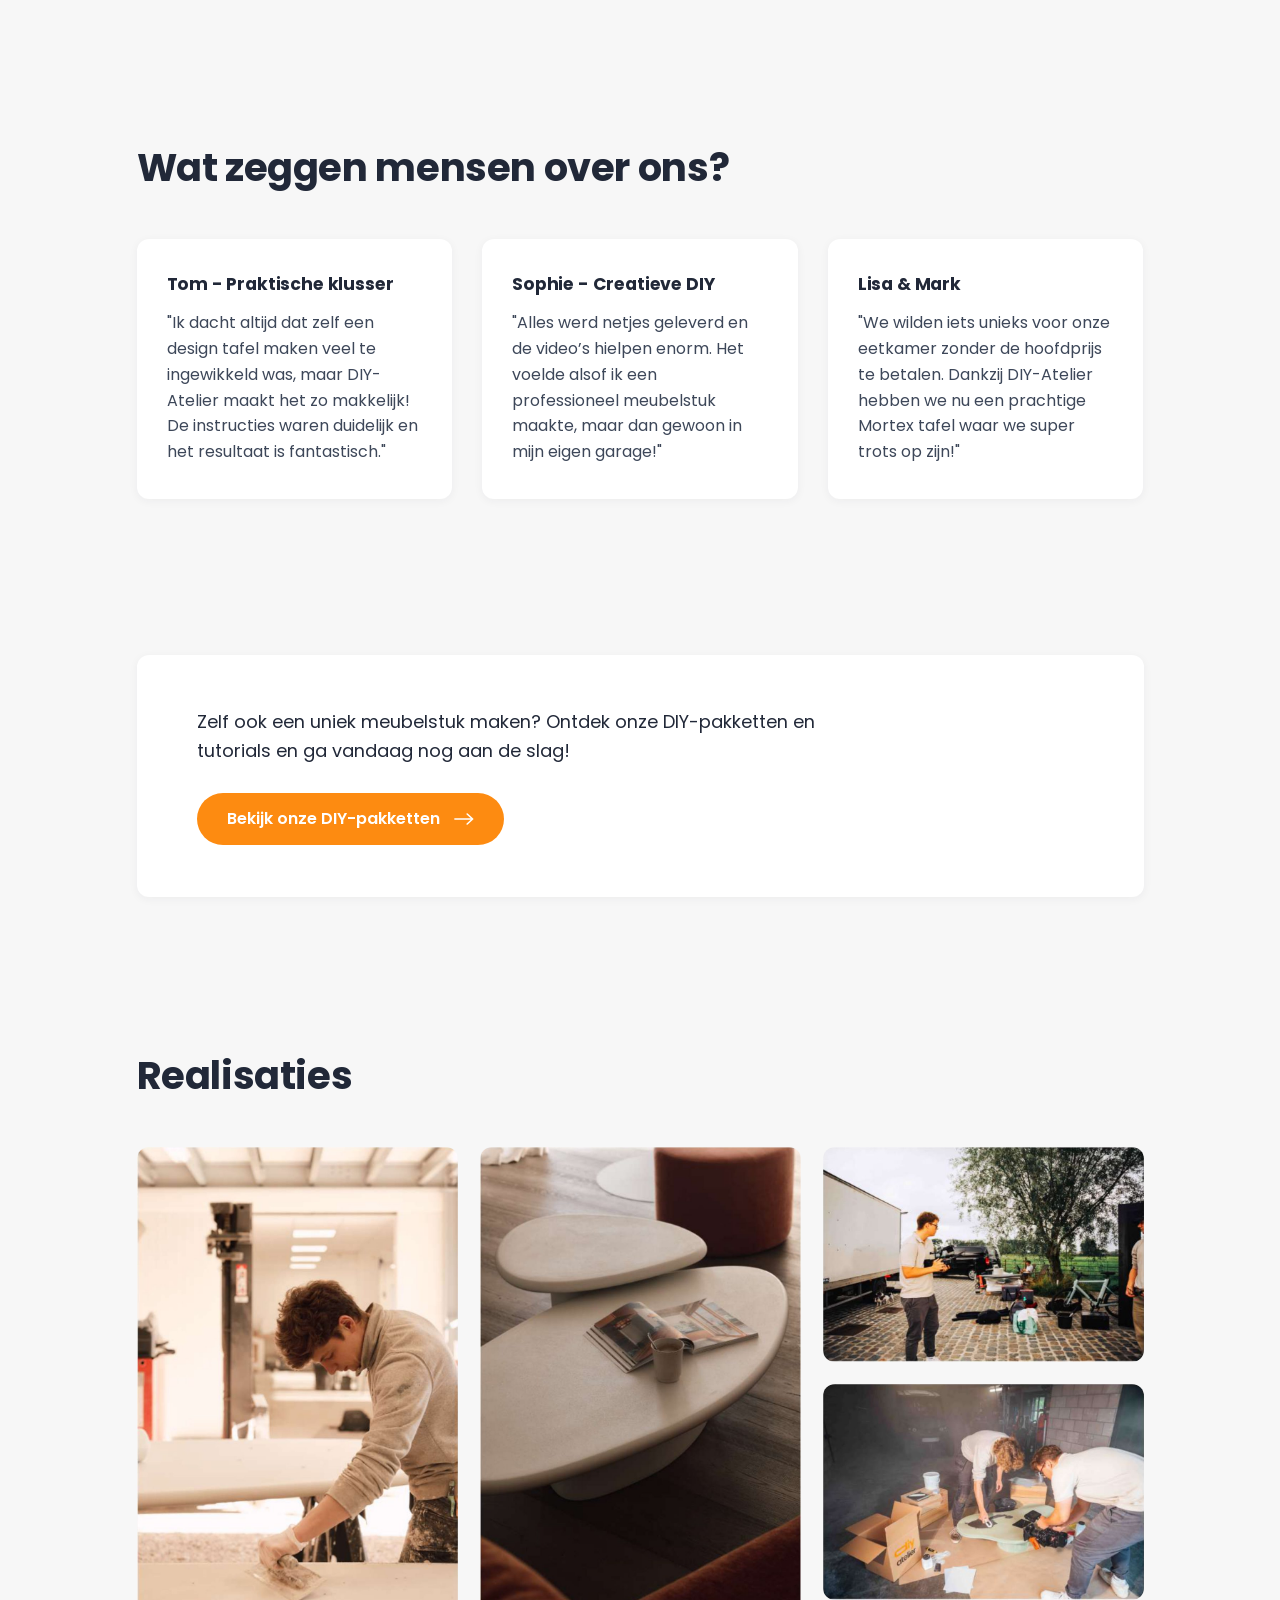
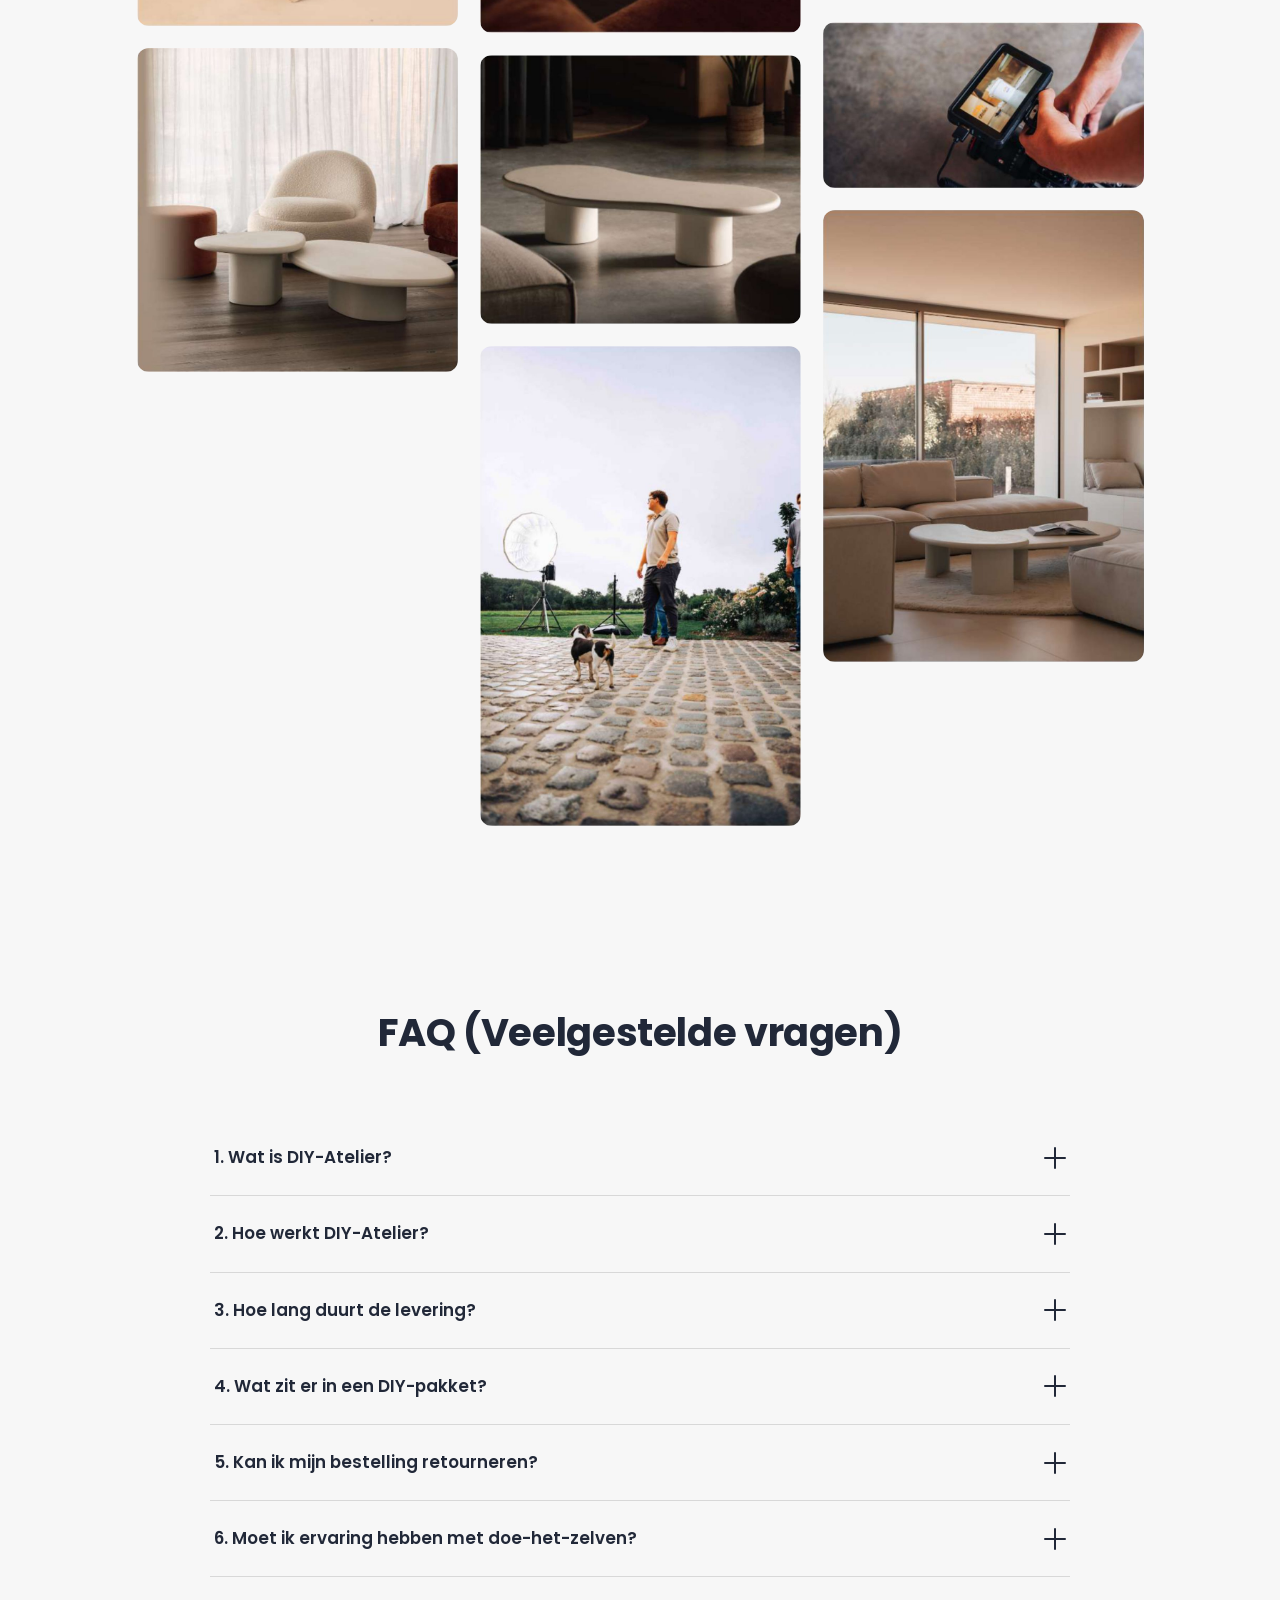
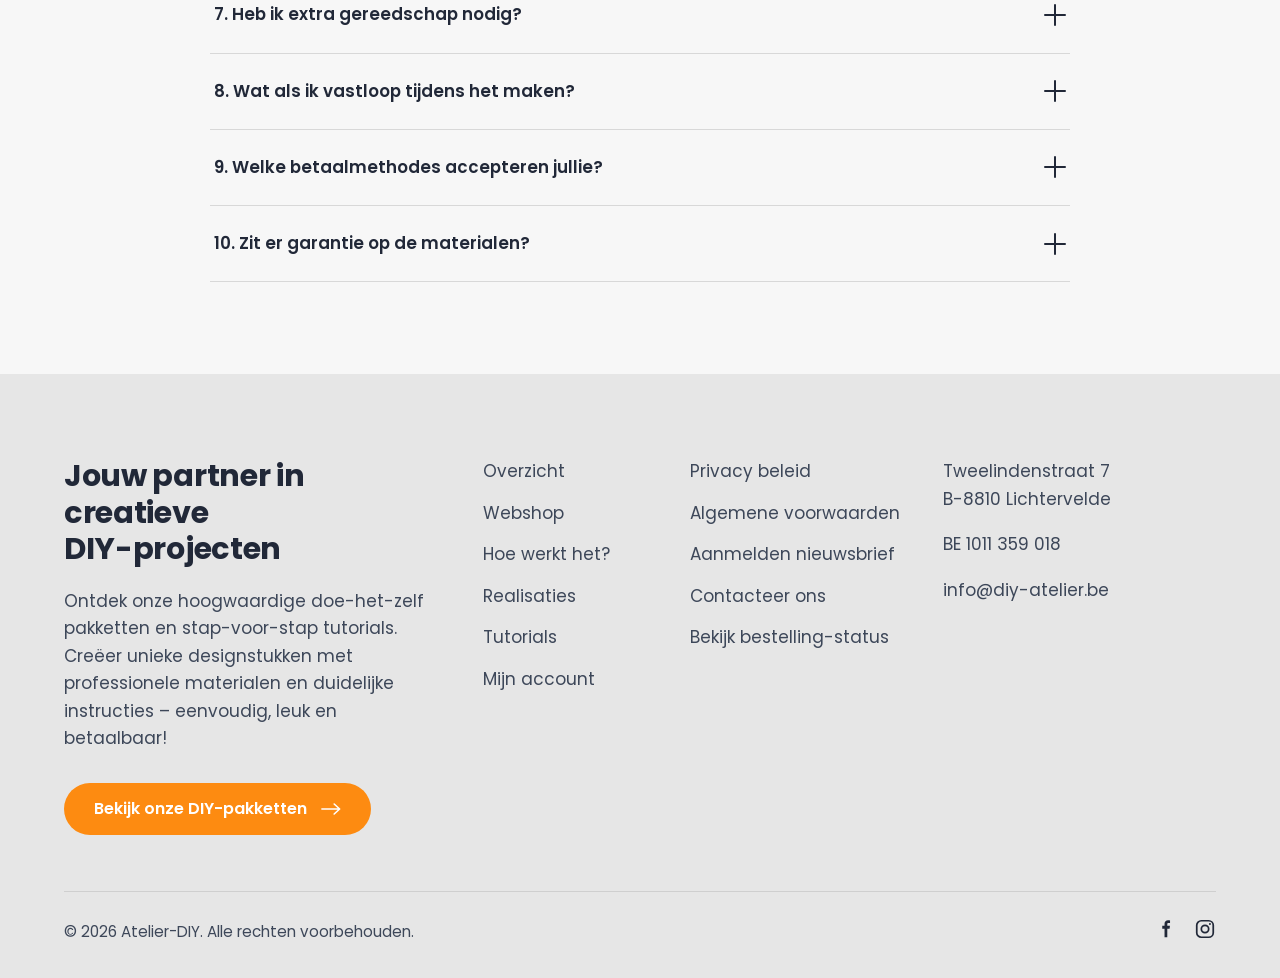
==== commit 8427177b: "Merge the replica pages and the catalogue into one site The four replica pages (Overzicht, Hoe werkt" ====
--- a/index.html
+++ b/index.html
@@ -1,230 +1,290 @@
 <!doctype html>
-<html lang="nl-BE">
+<html lang="nl">
 <head>
 <meta charset="utf-8">
 <meta name="viewport" content="width=device-width, initial-scale=1">
-<title>Webshop — Atelier DIY</title>
-<meta name="description" content="DIY-pakketten voor Mortex-tafels en schapenvachttapijten. Materialen, gereedschap en een stap-voor-stap handleiding in één doos.">
+<title>Atelier DIY — Jouw creativiteit, onze materialen</title>
+<meta name="description" content="Zelf unieke meubels en decorstukken maken met complete DIY-pakketten, hoogwaardige materialen en duidelijke tutorials.">
 <link rel="preconnect" href="https://fonts.googleapis.com">
 <link rel="preconnect" href="https://fonts.gstatic.com" crossorigin>
-<link href="https://fonts.googleapis.com/css2?family=Libre+Franklin:wght@400;500;600&family=Nunito+Sans:wght@400;600&family=PT+Serif:wght@400&display=swap" rel="stylesheet">
-<link rel="stylesheet" href="assets/app.css?v=3">
+<link href="https://fonts.googleapis.com/css2?family=Poppins:wght@400;500;600;700&display=swap" rel="stylesheet">
+<link rel="stylesheet" href="assets/site.css">
 </head>
 <body>
-<a class="skip-link" href="#catalog">Ga naar de producten</a>
-
-<!-- ============================ HEADER ============================ -->
+<a class="skip" href="#main">Ga naar inhoud</a>
 <header class="site-header">
-  <div class="container" style="display:flex;align-items:center;gap:var(--sp-6);height:72px">
-    <a href="index.html" aria-label="Atelier DIY — startpagina" style="display:flex;align-items:center;flex:none">
-      <img src="img/logo.png" alt="Atelier DIY" width="46" height="40" decoding="async" fetchpriority="high" style="display:block;height:40px;width:auto">
+  <div class="wrap-wide">
+    <a class="logo" href="index.html" aria-label="Atelier DIY — home">
+      <img src="img/logo.png" alt="Atelier DIY" width="44" height="38">
     </a>
-    <nav aria-label="Hoofdnavigatie" style="display:none;gap:var(--sp-6);margin-inline:auto" class="mainnav">
-      <a class="nav-link" href="#">Overzicht</a>
-      <a class="nav-link" href="#">Hoe werkt het?</a>
-      <a class="nav-link" href="#">Realisaties</a>
-      <a class="nav-link" href="index.html" aria-current="page">Webshop</a>
-      <a class="nav-link" href="#">Tutorials</a>
-    </nav>
-    <div style="display:flex;align-items:center;gap:var(--sp-2);margin-left:auto">
-      <button class="btn btn-ghost" id="cartBtn" style="padding:10px 16px" aria-label="Winkelmandje, 0 artikelen">
-        <svg width="18" height="18" viewBox="0 0 24 24" fill="none" stroke="currentColor" stroke-width="1.7" aria-hidden="true"><circle cx="9" cy="20" r="1.4"/><circle cx="18" cy="20" r="1.4"/><path d="M2 3h3l2.6 12.2a1.5 1.5 0 0 0 1.5 1.2h8.4a1.5 1.5 0 0 0 1.5-1.2L21 7H6"/></svg>
-        <span id="cartCount" style="font-variant-numeric:tabular-nums">0</span>
+    <nav class="nav" id="nav" aria-label="Hoofdnavigatie"><a href="index.html" aria-current="page">Overzicht</a><a href="hoe-werkt-het.html">Hoe werkt het?</a><a href="realisaties.html">Realisaties</a><a href="webshop.html">Webshop</a><a href="tutorials.html">Tutorials</a></nav>
+    <div class="header-actions">
+      <a href="#" aria-label="Winkelmandje">
+        <svg width="24" height="24" viewBox="0 0 24 24" fill="none" stroke="currentColor" stroke-width="1.7" stroke-linecap="round" stroke-linejoin="round" aria-hidden="true"><circle cx="9" cy="20" r="1.5"/><circle cx="18" cy="20" r="1.5"/><path d="M2 3h3l2.6 12.2a1.5 1.5 0 0 0 1.5 1.2h8.4a1.5 1.5 0 0 0 1.5-1.2L21 7H6"/></svg>
+      </a>
+      <a href="#" aria-label="Mijn account">
+        <svg width="24" height="24" viewBox="0 0 24 24" fill="none" stroke="currentColor" stroke-width="1.7" stroke-linecap="round" aria-hidden="true"><circle cx="12" cy="8" r="3.8"/><path d="M4.5 20a7.5 7.5 0 0 1 15 0"/></svg>
+      </a>
+      <button class="burger" id="burger" aria-expanded="false" aria-controls="nav" aria-label="Menu">
+        <svg width="26" height="26" viewBox="0 0 24 24" fill="none" stroke="currentColor" stroke-width="2" stroke-linecap="round" aria-hidden="true"><path d="M4 7h16M4 12h16M4 17h16"/></svg>
       </button>
-      <a class="btn btn-ghost" href="#" style="padding:10px 14px" aria-label="Mijn account">
-        <svg width="18" height="18" viewBox="0 0 24 24" fill="none" stroke="currentColor" stroke-width="1.7" aria-hidden="true"><circle cx="12" cy="8" r="3.6"/><path d="M4.5 20a7.5 7.5 0 0 1 15 0"/></svg>
-      </a>
     </div>
   </div>
 </header>
-
 <main id="main">
-
-<!-- ============================ EDITORIAL HEADER ============================ -->
-<section class="container" style="padding-top:var(--sp-8);padding-bottom:var(--sp-7)">
-  <p class="t-label" style="color:var(--c-accent-press);margin:0 0 var(--sp-5)">Webshop — 33 pakketten</p>
-  <div class="hero-grid">
-    <h1 class="t-statement spread" style="color:var(--c-grey-text)">
-      <span class="tight"><b>JIJ BRENGT</b></span>
-      <span><b>DE HANDEN.</b> <b>WIJ BRENGEN</b></span>
-      <span class="tight"><b>AL DE REST.</b></span>
-    </h1>
-    <div style="max-width:38ch;align-self:end">
-      <p class="muted" style="margin:0 0 var(--sp-5)">
-        Elk pakket komt compleet toe — de materialen, het professionele gereedschap en een
-        stap-voor-stap handleiding. Geen ervaring nodig, geen speciaalzaak om af te lopen.
-      </p>
-      <a class="btn btn-secondary" href="#catalog">
-        Bekijk de pakketten
-        <svg width="16" height="16" viewBox="0 0 24 24" fill="none" stroke="currentColor" stroke-width="2" aria-hidden="true"><path d="M5 12h14M13 6l6 6-6 6"/></svg>
-      </a>
-    </div>
-  </div>
-</section>
-
-<!-- ============================ CATEGORY TILES ============================ -->
-<section class="container" style="padding-bottom:var(--sp-8)">
-  <div style="display:grid;gap:var(--sp-4);grid-template-columns:repeat(auto-fit,minmax(240px,1fr))">
-    <button class="tile catTile" data-cat="all" style="background:var(--c-beige);text-align:left;border:0;cursor:pointer">
-      <span class="t-label subtle" style="color:var(--c-ink-muted)">Alle pakketten</span>
-      <span class="t-h3" style="margin-top:4px">Alles &nbsp;<span class="muted" style="font-weight:400">33</span></span>
-    </button>
-    <button class="tile catTile" data-cat="table" style="background:var(--c-blue);text-align:left;border:0;cursor:pointer">
-      <span class="t-label" style="color:var(--c-ink-muted)">Mortex</span>
-      <span class="t-h3" style="margin-top:4px">Tafels &nbsp;<span class="muted" style="font-weight:400">25</span></span>
-    </button>
-    <button class="tile catTile" data-cat="carpet" style="background:var(--c-pink);text-align:left;border:0;cursor:pointer">
-      <span class="t-label" style="color:var(--c-ink-muted)">Schapenvacht</span>
-      <span class="t-h3" style="margin-top:4px">Tapijten &nbsp;<span class="muted" style="font-weight:400">8</span></span>
-    </button>
-  </div>
-</section>
-
-<!-- ============================ CATALOG ============================ -->
-<section class="container" id="catalog" style="padding-bottom:var(--sp-10)">
-  <hr class="rule" style="margin-bottom:var(--sp-6)">
-
-  <!-- toolbar -->
-  <div style="display:flex;flex-wrap:wrap;align-items:center;gap:var(--sp-3);margin-bottom:var(--sp-5)">
-    <button class="btn btn-ghost filterToggle" id="filterToggle" aria-expanded="false" aria-controls="filters">
-      <svg width="16" height="16" viewBox="0 0 24 24" fill="none" stroke="currentColor" stroke-width="1.8" aria-hidden="true"><path d="M3 6h18M6 12h12M10 18h4"/></svg>
-      Filters
-      <span class="filter-pill" id="filterCount" hidden>0</span>
-    </button>
-    <div style="position:relative;flex:1;min-width:200px;max-width:340px">
-      <label class="sr-only" for="search">Zoek pakketten</label>
-      <input class="field" id="search" type="search" placeholder="Zoek pakketten…" style="padding-left:42px">
-      <svg style="position:absolute;left:15px;top:50%;transform:translateY(-50%);pointer-events:none" width="17" height="17" viewBox="0 0 24 24" fill="none" stroke="var(--c-ink-subtle)" stroke-width="1.8" aria-hidden="true"><circle cx="11" cy="11" r="7"/><path d="M20 20l-3.5-3.5"/></svg>
-    </div>
-    <div style="margin-left:auto;display:flex;align-items:center;gap:var(--sp-3)">
-      <span class="t-body-sm subtle" id="count" role="status" aria-live="polite">33 pakketten</span>
-      <label class="sr-only" for="sort">Sorteer op</label>
-      <select class="select" id="sort">
-        <option value="featured">Aanbevolen</option>
-        <option value="price-asc">Prijs — laag naar hoog</option>
-        <option value="price-desc">Prijs — hoog naar laag</option>
-        <option value="name">Naam A–Z</option>
-        <option value="lead">Snelste levering</option>
-      </select>
-    </div>
-  </div>
-
-  <!-- active filters -->
-  <div id="activeChips" style="display:flex;flex-wrap:wrap;gap:var(--sp-2);margin-bottom:var(--sp-5)"></div>
-
-  <div class="catalog-layout">
-
-    <!-- ---------- filters ----------
-         Below 1024px this aside becomes a bottom sheet: the head and foot are
-         hidden on desktop, where it stays a plain sidebar column. -->
-    <aside id="filters" aria-label="Filters">
-      <div class="filters-head">
-        <p class="t-label" style="margin:0">Filters</p>
-        <button type="button" class="sheet-close" id="filterClose" aria-label="Filters sluiten">
-          <svg width="18" height="18" viewBox="0 0 24 24" fill="none" stroke="currentColor" stroke-width="2" aria-hidden="true"><path d="M6 6l12 12M18 6L6 18"/></svg>
-        </button>
-      </div>
-      <form id="filterForm">
-        <fieldset class="facet">
-          <legend class="t-label facet-legend">Type</legend>
-          <label class="check"><input type="checkbox" name="type" value="table"><span>Tafels</span><span class="count">25</span></label>
-          <label class="check"><input type="checkbox" name="type" value="carpet"><span>Tapijten</span><span class="count">8</span></label>
-        </fieldset>
-
-        <fieldset class="facet">
-          <legend class="t-label facet-legend">Kleur</legend>
-          <div id="colourFacet" style="display:flex;flex-wrap:wrap;gap:var(--sp-2)"></div>
-        </fieldset>
-
-        <fieldset class="facet">
-          <legend class="t-label facet-legend">Moeilijkheidsgraad</legend>
-          <label class="check"><input type="checkbox" name="difficulty" value="Basis"><span>Basis</span><span class="count">6</span></label>
-          <label class="check"><input type="checkbox" name="difficulty" value="Gevorderd"><span>Gevorderd</span><span class="count">27</span></label>
-        </fieldset>
-
-        <fieldset class="facet">
-          <legend class="t-label facet-legend">Tapijtmaat</legend>
-          <label class="check"><input type="checkbox" name="size" value="3m²"><span>3 m²</span><span class="count">2</span></label>
-          <label class="check"><input type="checkbox" name="size" value="4m²"><span>4 m²</span><span class="count">2</span></label>
-          <label class="check"><input type="checkbox" name="size" value="6m²"><span>6 m²</span><span class="count">2</span></label>
-          <label class="check"><input type="checkbox" name="size" value="9m²"><span>9 m²</span><span class="count">2</span></label>
-        </fieldset>
-
-        <fieldset class="facet">
-          <legend class="t-label facet-legend">Levering</legend>
-          <label class="check"><input type="checkbox" name="lead" value="3"><span>3 dagen</span><span class="count">31</span></label>
-          <label class="check"><input type="checkbox" name="lead" value="5"><span>5 dagen</span><span class="count">2</span></label>
-        </fieldset>
-
-      </form>
-      <div class="filters-foot">
-        <button type="button" class="btn btn-ghost btn-block" id="clearAll">Wis alles</button>
-        <button type="button" class="btn btn-primary" id="filterApply">Toon 33 pakketten</button>
-      </div>
-    </aside>
-    <div id="filterBackdrop" hidden></div>
-
-    <!-- ---------- grid ---------- -->
-    <div>
-      <h2 class="sr-only">Producten</h2>
-      <div class="grid-products" id="grid"></div>
-      <div id="empty" hidden style="text-align:center;padding:var(--sp-9) var(--sp-4);border:1px dashed var(--c-line-strong);border-radius:var(--r-lg)">
-        <p class="t-h3" style="margin-bottom:var(--sp-2)">Geen pakketten voor deze filters</p>
-        <p class="muted" style="margin:0 0 var(--sp-5)">Verwijder een filter of wis ze allemaal om alles te zien.</p>
-        <button class="btn btn-secondary" id="clearAll2">Wis alle filters</button>
-      </div>
-    </div>
-  </div>
-</section>
-
+<section class="hero" style="background-image:url('img/ov-hero.jpg')">
+  <div class="wrap-wide">
+    <h1>Jouw creativiteit, onze materialen DIY met topkwaliteit</h1>
+    <p>Zelf unieke meubels en decorstukken maken? Bij DIY-Atelier helpen we je met
+       hoogwaardige materialen en duidelijke tutorials. Van Mortex tafels tot andere
+       stijlvolle creaties – ontdek hoe eenvoudig het is om zelf aan de slag te gaan!</p>
+    <a class="btn" href="#hoe-werkt-het">Ontdek de eenvoud van DIY <svg width="20" height="14" viewBox="0 0 22 14" fill="none" stroke="currentColor" stroke-width="1.8" stroke-linecap="round" stroke-linejoin="round" aria-hidden="true"><path d="M1 7h19M14.5 1.5 20.5 7l-6 5.5"/></svg></a>
+  </div>
+</section>
+
+<section class="section" id="hoe-werkt-het">
+  <div class="wrap">
+    <h2 class="center">Hoe werkt het?</h2>
+    <div class="cols3"><div><div class="col-icon"><svg viewBox="0 0 40 40" fill="none" stroke="currentColor" stroke-width="2.4" stroke-linecap="round" stroke-linejoin="round" aria-hidden="true"><path d="M15 20V9a2.6 2.6 0 0 1 5.2 0v9"/><path d="M20.2 18.5v-2a2.4 2.4 0 0 1 4.8 0v2"/><path d="M25 18.8v-1.3a2.4 2.4 0 0 1 4.8 0v8.2c0 5.4-3.4 8.8-8.6 8.8-4.6 0-6.6-1.8-8.8-5.4l-3.2-5.3a2.5 2.5 0 0 1 4.1-2.8L15 24"/></svg></div><p>Blader door onze webwinkel en kies het DIY-pakket dat bij jouw stijl en wensen past. Van tafels tot decoratie, wij hebben alles om jouw creativiteit te laten bloeien!</p></div><div><div class="col-icon"><svg viewBox="0 0 40 40" fill="none" stroke="currentColor" stroke-width="2.4" stroke-linecap="round" stroke-linejoin="round" aria-hidden="true"><path d="M20 15.5 6 11l6-5 8 3 8-3 6 5-14 4.5Z"/><path d="M6 11v15l14 5 14-5V11"/><path d="M20 15.5V31"/></svg></div><p>Je ontvangt een compleet pakket met alle materialen die je nodig hebt. Volg onze eenvoudige tutorials en ontdek hoe leuk en makkelijk het is om zelf iets moois te maken.</p></div><div><div class="col-icon"><svg viewBox="0 0 40 40" fill="none" stroke="currentColor" stroke-width="2.4" stroke-linecap="round" stroke-linejoin="round" aria-hidden="true"><ellipse cx="20" cy="15" rx="16" ry="6"/><path d="M16 20.5V31M24 20.5V31"/></svg></div><p>Na het bouwen heb je een prachtig handgemaakt meubel of decorstuk voor een fractie van de winkelprijs. Jouw creatie, jouw trots!</p></div></div>
+  </div>
+</section>
+
+<section class="section-tight">
+  <div class="wrap">
+    <div class="video-cta" id="videoCta" style="background-image:url('img/ov-video.jpg')">
+      <div class="video-cta-copy">
+        <h2>DIY Mortex Tafel – Maak het zelf!</h2>
+        <p>Benieuwd hoe je zelf een prachtige Mortex tafel maakt? In deze video laten we je
+           stap voor stap zien hoe eenvoudig het is om met onze materialen en tutorials een
+           hoogwaardig designstuk te creëren.</p>
+        <button class="btn" type="button" id="videoCtaPlay" aria-controls="videoCtaPlayer" aria-expanded="false">Bekijk de video en ontdek <svg width="16" height="18" viewBox="0 0 16 18" fill="currentColor" aria-hidden="true"><path d="M2 1.6a1 1 0 0 1 1.5-.87l11 7.4a1 1 0 0 1 0 1.74l-11 7.4A1 1 0 0 1 2 16.4z"/></svg></button>
+      </div>
+      <video class="video-cta-player" id="videoCtaPlayer" controls playsinline preload="none"
+             poster="img/ov-video.jpg" width="1280" height="794" tabindex="-1">
+        <source src="video/ov-mortex.webm" type="video/webm">
+        <source src="video/ov-mortex.mp4" type="video/mp4">
+        Je browser ondersteunt geen video.
+      </video>
+    </div>
+  </div>
+</section>
+
+<section class="section">
+  <div class="wrap">
+    <div class="section-head">
+      <h2>Uitgelichte producten</h2>
+      <div class="carousel-nav">
+        <button type="button" aria-label="Vorige producten" disabled>
+          <svg width="18" height="18" viewBox="0 0 24 24" fill="none" stroke="currentColor" stroke-width="2" stroke-linecap="round" stroke-linejoin="round" aria-hidden="true"><path d="M15 5 8 12l7 7"/></svg>
+        </button>
+        <button type="button" aria-label="Volgende producten">
+          <svg width="18" height="18" viewBox="0 0 24 24" fill="none" stroke="currentColor" stroke-width="2" stroke-linecap="round" stroke-linejoin="round" aria-hidden="true"><path d="m9 5 7 7-7 7"/></svg>
+        </button>
+      </div>
+    </div>
+    <div class="prod-grid">
+      <article class="prod-card">
+        <div class="prod-media"><img src="img/ov-prod1.jpg" alt="Wit schapenvacht tapijt van 3 m²" loading="lazy"></div>
+        <div class="prod-meta">
+          <div><h3>Tapijt Wit 3m²</h3><p class="prod-price">Vanaf €399.99</p></div>
+          <div class="prod-specs"><span class="prod-spec"><svg viewBox="0 0 40 34" fill="none" aria-hidden="true"><path d="M4 28a16 16 0 1 1 32 0" stroke="#fd8b11" stroke-width="3.4" stroke-linecap="round"/><path d="M20 28 30 15" stroke="#212838" stroke-width="3.2" stroke-linecap="round"/><circle cx="20" cy="28" r="2.6" fill="#212838"/></svg>Basis</span><span class="prod-spec"><svg viewBox="0 0 34 34" fill="none" aria-hidden="true"><circle cx="17" cy="18" r="12.5" stroke="#fd8b11" stroke-width="3"/><path d="M17 11v7l4.5 2.6" stroke="#fd8b11" stroke-width="3" stroke-linecap="round"/><path d="M12 2.5h10" stroke="#fd8b11" stroke-width="3" stroke-linecap="round"/></svg>3 dagen</span></div>
+        </div>
+        <a class="btn-outline" href="webshop.html">Bekijk details <svg width="20" height="14" viewBox="0 0 22 14" fill="none" stroke="currentColor" stroke-width="1.8" stroke-linecap="round" stroke-linejoin="round" aria-hidden="true"><path d="M1 7h19M14.5 1.5 20.5 7l-6 5.5"/></svg></a>
+      </article>
+      <article class="prod-card">
+        <div class="prod-media"><img src="img/ov-prod2.jpg" alt="Wit langharig schapenvacht" loading="lazy"></div>
+        <div class="prod-meta">
+          <div><h3>Witte Langharig</h3><p class="prod-price">Vanaf €50</p></div>
+          
+        </div>
+        <a class="btn-outline" href="webshop.html">Bekijk details <svg width="20" height="14" viewBox="0 0 22 14" fill="none" stroke="currentColor" stroke-width="1.8" stroke-linecap="round" stroke-linejoin="round" aria-hidden="true"><path d="M1 7h19M14.5 1.5 20.5 7l-6 5.5"/></svg></a>
+      </article>
+      <article class="prod-card">
+        <div class="prod-media"><img src="img/ov-prod3.jpg" alt="Model BV eettafel in Mortex" loading="lazy"></div>
+        <div class="prod-meta">
+          <div><h3>Model BV</h3><p class="prod-price">Vanaf €995</p></div>
+          <div class="prod-specs"><span class="prod-spec"><svg viewBox="0 0 40 34" fill="none" aria-hidden="true"><path d="M4 28a16 16 0 1 1 32 0" stroke="#fd8b11" stroke-width="3.4" stroke-linecap="round"/><path d="M20 28 30 15" stroke="#212838" stroke-width="3.2" stroke-linecap="round"/><circle cx="20" cy="28" r="2.6" fill="#212838"/></svg>Eenvoudig</span><span class="prod-spec"><svg viewBox="0 0 34 34" fill="none" aria-hidden="true"><circle cx="17" cy="18" r="12.5" stroke="#fd8b11" stroke-width="3"/><path d="M17 11v7l4.5 2.6" stroke="#fd8b11" stroke-width="3" stroke-linecap="round"/><path d="M12 2.5h10" stroke="#fd8b11" stroke-width="3" stroke-linecap="round"/></svg>8 dagen</span></div>
+        </div>
+        <a class="btn-outline" href="webshop.html">Bekijk details <svg width="20" height="14" viewBox="0 0 22 14" fill="none" stroke="currentColor" stroke-width="1.8" stroke-linecap="round" stroke-linejoin="round" aria-hidden="true"><path d="M1 7h19M14.5 1.5 20.5 7l-6 5.5"/></svg></a>
+      </article>
+    </div>
+  </div>
+</section>
+
+<section class="section-tight">
+  <div class="wrap">
+    <img src="img/ov-pallet.jpg" alt="DIY-Atelier verpakking en materiaal op een pallet"
+         style="width:100%;border-radius:var(--radius-lg)" loading="lazy">
+  </div>
+</section>
+
+<section class="section">
+  <div class="wrap">
+    <h2 style="margin-bottom:48px">Wat zeggen mensen over ons?</h2>
+    <div class="quote-grid"><article class="quote"><h3>Tom - Praktische klusser</h3><p>&quot;Ik dacht altijd dat zelf een design tafel maken veel te ingewikkeld was, maar DIY-Atelier maakt het zo makkelijk! De instructies waren duidelijk en het resultaat is fantastisch.&quot;</p></article><article class="quote"><h3>Sophie - Creatieve DIY</h3><p>&quot;Alles werd netjes geleverd en de video&rsquo;s hielpen enorm. Het voelde alsof ik een professioneel meubelstuk maakte, maar dan gewoon in mijn eigen garage!&quot;</p></article><article class="quote"><h3>Lisa &amp; Mark</h3><p>&quot;We wilden iets unieks voor onze eetkamer zonder de hoofdprijs te betalen. Dankzij DIY-Atelier hebben we nu een prachtige Mortex tafel waar we super trots op zijn!&quot;</p></article></div>
+  </div>
+</section>
+
+<section class="section-tight">
+  <div class="wrap">
+    <div class="panel">
+      <p>Zelf ook een uniek meubelstuk maken? Ontdek onze DIY-pakketten en tutorials en ga
+         vandaag nog aan de slag!</p>
+      <a class="btn" href="webshop.html">Bekijk onze DIY-pakketten <svg width="20" height="14" viewBox="0 0 22 14" fill="none" stroke="currentColor" stroke-width="1.8" stroke-linecap="round" stroke-linejoin="round" aria-hidden="true"><path d="M1 7h19M14.5 1.5 20.5 7l-6 5.5"/></svg></a>
+    </div>
+  </div>
+</section>
+
+<section class="section">
+  <div class="wrap">
+    <h2 style="margin-bottom:48px">Realisaties</h2>
+    <div class="masonry"><div class="masonry-col"><img src="img/rz-1-1.jpg" alt="Maker werkt een Mortex tafelblad af in het atelier" loading="lazy"><img src="img/rz-1-2.jpg" alt="Twee afgewerkte Mortex salontafels in een lichte woonkamer" loading="lazy"></div><div class="masonry-col"><img src="img/rz-2-1.jpg" alt="Bovenaanzicht van twee Mortex salontafels met magazine" loading="lazy"><img src="img/rz-2-2.jpg" alt="Langwerpige Mortex salontafel in een donker interieur" loading="lazy"><img src="img/rz-2-3.jpg" alt="Fotoshoot op een kasseiweg met hond" loading="lazy"></div><div class="masonry-col"><img src="img/rz-3-1.jpg" alt="Materiaal wordt uitgeladen bij een buitenopname" loading="lazy"><img src="img/rz-3-2.jpg" alt="Twee makers werken samen aan een tafelblad in het atelier" loading="lazy"><img src="img/rz-3-3.jpg" alt="Cameramonitor tijdens een productopname" loading="lazy"><img src="img/rz-3-4.jpg" alt="Mortex salontafel in een woonkamer met zicht op de tuin" loading="lazy"></div></div>
+  </div>
+</section>
+
+<section class="section">
+  <div class="wrap">
+    <h2 class="center">FAQ (Veelgestelde vragen)</h2>
+    <div class="faq">
+      <div class="faq-item">
+        <button class="faq-q" type="button" aria-expanded="false" aria-controls="faq-a1" id="faq-q1">
+          <span>1. Wat is DIY-Atelier?</span><span class="faq-icon" aria-hidden="true"></span>
+        </button>
+        <div class="faq-a" id="faq-a1" role="region" aria-labelledby="faq-q1">
+          <div><p>DIY-Atelier is hét platform voor doe-het-zelf projecten met hoogwaardige materialen en duidelijke tutorials. We helpen je om zelf design meubels en decorstukken te maken tegen een betaalbare prijs. Elk project wordt volledig ondersteund met de nodige uitleg in videoform. Hierdoor kan elk project zoals een professional tot een goed einde gebracht worden.</p></div>
+        </div>
+      </div>
+      <div class="faq-item">
+        <button class="faq-q" type="button" aria-expanded="false" aria-controls="faq-a2" id="faq-q2">
+          <span>2. Hoe werkt DIY-Atelier?</span><span class="faq-icon" aria-hidden="true"></span>
+        </button>
+        <div class="faq-a" id="faq-a2" role="region" aria-labelledby="faq-q2">
+          <div><p>Heel eenvoudig! Je kiest een DIY-pakket in onze webshop, ontvangt alle benodigde materialen thuis en volgt onze stapsgewijze tutorials om jouw eigen unieke meubel of decorstuk te maken.</p></div>
+        </div>
+      </div>
+      <div class="faq-item">
+        <button class="faq-q" type="button" aria-expanded="false" aria-controls="faq-a3" id="faq-q3">
+          <span>3. Hoe lang duurt de levering?</span><span class="faq-icon" aria-hidden="true"></span>
+        </button>
+        <div class="faq-a" id="faq-a3" role="region" aria-labelledby="faq-q3">
+          <div><p>Voor de DOE-HET-ZELVERS die niet kunnen wachten, kan de bestelling na 1 werkdag ook steeds opgehaald worden aan het centraal depot van DIY-atelier Belgium.</p></div>
+        </div>
+      </div>
+      <div class="faq-item">
+        <button class="faq-q" type="button" aria-expanded="false" aria-controls="faq-a4" id="faq-q4">
+          <span>4. Wat zit er in een DIY-pakket?</span><span class="faq-icon" aria-hidden="true"></span>
+        </button>
+        <div class="faq-a" id="faq-a4" role="region" aria-labelledby="faq-q4">
+          <div><p>Elk pakket bevat alle materialen die je nodig hebt, plus een stap-voor-stap handleiding en toegang tot een exclusieve tutorialvideo.</p></div>
+        </div>
+      </div>
+      <div class="faq-item">
+        <button class="faq-q" type="button" aria-expanded="false" aria-controls="faq-a5" id="faq-q5">
+          <span>5. Kan ik mijn bestelling retourneren?</span><span class="faq-icon" aria-hidden="true"></span>
+        </button>
+        <div class="faq-a" id="faq-a5" role="region" aria-labelledby="faq-q5">
+          <div><p>Wij kunnen enkel onbewerkte goederen rembourceren. Van zodra er bewerkingen uitgevoerd zijn op de aankoop/materialen, kunnen wij geen goederen onder garantie brengen.</p></div>
+        </div>
+      </div>
+      <div class="faq-item">
+        <button class="faq-q" type="button" aria-expanded="false" aria-controls="faq-a6" id="faq-q6">
+          <span>6. Moet ik ervaring hebben met doe-het-zelven?</span><span class="faq-icon" aria-hidden="true"></span>
+        </button>
+        <div class="faq-a" id="faq-a6" role="region" aria-labelledby="faq-q6">
+          <div><p>In de webshop wordt er steeds een indicatie gegeven waarop de moeilijkheidsgraad wordt weergegeven.</p></div>
+        </div>
+      </div>
+      <div class="faq-item">
+        <button class="faq-q" type="button" aria-expanded="false" aria-controls="faq-a7" id="faq-q7">
+          <span>7. Heb ik extra gereedschap nodig?</span><span class="faq-icon" aria-hidden="true"></span>
+        </button>
+        <div class="faq-a" id="faq-a7" role="region" aria-labelledby="faq-q7">
+          <div><p>Elk pakket (geen individuele stukken) wordt voorzien van ALLE nodige onderdelen die essentieel zijn om jouw project tot een goed einde te brengen. Hierbij wordt er niets van extra gereedschap vereist. Bij aankoop van individuele stukken worden geen extra tools meegeleverd.</p></div>
+        </div>
+      </div>
+      <div class="faq-item">
+        <button class="faq-q" type="button" aria-expanded="false" aria-controls="faq-a8" id="faq-q8">
+          <span>8. Wat als ik vastloop tijdens het maken?</span><span class="faq-icon" aria-hidden="true"></span>
+        </button>
+        <div class="faq-a" id="faq-a8" role="region" aria-labelledby="faq-q8">
+          <div><p>Geen zorgen! Onze tutorials helpen je stap voor stap. Kom je er toch niet uit? Stuur ons een berichtje en we helpen je verder.</p></div>
+        </div>
+      </div>
+      <div class="faq-item">
+        <button class="faq-q" type="button" aria-expanded="false" aria-controls="faq-a9" id="faq-q9">
+          <span>9. Welke betaalmethodes accepteren jullie?</span><span class="faq-icon" aria-hidden="true"></span>
+        </button>
+        <div class="faq-a" id="faq-a9" role="region" aria-labelledby="faq-q9">
+          <div><p>Je kunt veilig betalen met iDEAL, creditcard, PayPal en Bancontact.</p></div>
+        </div>
+      </div>
+      <div class="faq-item">
+        <button class="faq-q" type="button" aria-expanded="false" aria-controls="faq-a10" id="faq-q10">
+          <span>10. Zit er garantie op de materialen?</span><span class="faq-icon" aria-hidden="true"></span>
+        </button>
+        <div class="faq-a" id="faq-a10" role="region" aria-labelledby="faq-q10">
+          <div><p>Wij kunnen enkel instaan voor ontvangen goederen die beschadigd zijn. Van zodra er bewerkingen uitgevoerd zijn op de aankoop/materialen, kunnen wij geen goederen onder garantie brengen.</p></div>
+        </div>
+      </div>
+    </div>
+  </div>
+</section>
 </main>
-
-<!-- ============================ FOOTER ============================ -->
-<footer style="background:var(--c-surface-alt);padding-block:var(--sp-9) var(--sp-6);margin-top:var(--sp-8)">
-  <div class="container">
-    <div style="display:grid;gap:var(--sp-7);grid-template-columns:repeat(auto-fit,minmax(220px,1fr))">
-      <div style="max-width:34ch">
-        <h2 class="t-h2" style="margin-bottom:var(--sp-4)">Jouw partner in creatieve DIY-projecten</h2>
-        <p class="muted t-body-sm" style="margin:0 0 var(--sp-5)">
-          Ontdek onze hoogwaardige doe-het-zelf pakketten en stap-voor-stap tutorials. Creëer
-          unieke designstukken met professionele materialen en duidelijke instructies —
-          eenvoudig, leuk en betaalbaar!
-        </p>
-        <a class="btn btn-primary" href="#catalog">
-          Bekijk onze DIY-pakketten
-          <svg width="16" height="16" viewBox="0 0 24 24" fill="none" stroke="currentColor" stroke-width="2" aria-hidden="true"><path d="M5 12h14M13 6l6 6-6 6"/></svg>
-        </a>
-      </div>
-      <nav aria-label="Shop" class="t-body-sm">
-        <p class="t-label" style="margin:0 0 var(--sp-3)">Shop</p>
-        <ul style="list-style:none;padding:0;margin:0;display:grid;gap:10px" class="muted">
-          <li><a href="#">Overzicht</a></li><li><a href="index.html">Webshop</a></li>
-          <li><a href="#">Hoe werkt het?</a></li><li><a href="#">Realisaties</a></li>
-          <li><a href="#">Tutorials</a></li><li><a href="#">Mijn account</a></li>
+<footer class="site-footer">
+  <div class="wrap-wide">
+    <div class="footer-grid">
+      <div>
+        <h2>Jouw partner in creatieve<br>DIY-projecten</h2>
+        <p>Ontdek onze hoogwaardige doe-het-zelf pakketten en stap-voor-stap tutorials.
+           Creëer unieke designstukken met professionele materialen en duidelijke
+           instructies – eenvoudig, leuk en betaalbaar!</p>
+        <a class="btn" href="webshop.html">Bekijk onze DIY-pakketten <svg width="20" height="14" viewBox="0 0 22 14" fill="none" stroke="currentColor" stroke-width="1.8" stroke-linecap="round" stroke-linejoin="round" aria-hidden="true"><path d="M1 7h19M14.5 1.5 20.5 7l-6 5.5"/></svg></a>
+      </div>
+      <nav aria-label="Sitemap">
+        <ul class="footer-nav">
+          <li><a href="index.html">Overzicht</a></li>
+          <li><a href="webshop.html">Webshop</a></li>
+          <li><a href="hoe-werkt-het.html">Hoe werkt het?</a></li>
+          <li><a href="realisaties.html">Realisaties</a></li>
+          <li><a href="tutorials.html">Tutorials</a></li>
+          <li><a href="#">Mijn account</a></li>
         </ul>
       </nav>
-      <nav aria-label="Klantendienst" class="t-body-sm">
-        <p class="t-label" style="margin:0 0 var(--sp-3)">Klantendienst</p>
-        <ul style="list-style:none;padding:0;margin:0;display:grid;gap:10px" class="muted">
-          <li><a href="#">Privacy beleid</a></li><li><a href="#">Algemene voorwaarden</a></li>
-          <li><a href="#">Aanmelden nieuwsbrief</a></li><li><a href="#">Contacteer ons</a></li>
+      <nav aria-label="Klantendienst">
+        <ul class="footer-nav">
+          <li><a href="#">Privacy beleid</a></li>
+          <li><a href="#">Algemene voorwaarden</a></li>
+          <li><a href="#">Aanmelden nieuwsbrief</a></li>
+          <li><a href="#">Contacteer ons</a></li>
           <li><a href="#">Bekijk bestelling-status</a></li>
         </ul>
       </nav>
-      <address class="t-body-sm muted" style="font-style:normal">
-        <p class="t-label" style="margin:0 0 var(--sp-3);color:var(--c-ink)">Atelier DIY</p>
-        Tweelindenstraat 7<br>B-8810 Lichtervelde<br>BE 1011 359 018<br>
-        <a href="mailto:info@diy-atelier.be" style="text-decoration:underline">info@diy-atelier.be</a>
+      <address class="footer-contact">
+        <span>Tweelindenstraat 7<br>B-8810 Lichtervelde</span>
+        <span>BE 1011 359 018</span>
+        <a href="mailto:info@diy-atelier.be">info@diy-atelier.be</a>
       </address>
     </div>
-    <hr class="rule" style="margin-block:var(--sp-7) var(--sp-4)">
-    <p class="t-body-sm subtle" style="margin:0">© 2026 Atelier-DIY. Alle rechten voorbehouden. — Redesignprototype, geen echte webshop.</p>
+    <div class="footer-bottom">
+      <span>© 2026 Atelier-DIY. Alle rechten voorbehouden.</span>
+      <span class="socials">
+        <a href="#" aria-label="Facebook"><svg width="22" height="22" viewBox="0 0 24 24" fill="currentColor" aria-hidden="true"><path d="M14.5 8.5V6.8c0-.8.2-1.3 1.4-1.3h1.6V2.6C17.2 2.5 16.3 2.4 15.3 2.4c-2.2 0-3.8 1.4-3.8 4v2.1H9v3.2h2.5V21h3V11.7h2.5l.4-3.2z"/></svg></a>
+        <a href="#" aria-label="Instagram"><svg width="22" height="22" viewBox="0 0 24 24" fill="none" stroke="currentColor" stroke-width="1.9" aria-hidden="true"><rect x="3" y="3" width="18" height="18" rx="5"/><circle cx="12" cy="12" r="4"/><circle cx="17.4" cy="6.6" r="1.1" fill="currentColor" stroke="none"/></svg></a>
+      </span>
+    </div>
   </div>
 </footer>
 
-<div class="toast" id="toast" role="status" aria-live="polite"></div>
-
-<script src="assets/data.js?v=3"></script>
-<script src="assets/catalog.js?v=3"></script>
+<div class="cookie" id="cookie" role="region" aria-label="Cookiemelding">
+  <div class="wrap-wide">
+    <p>Deze website maakt gebruik van cookies om uw ervaring te verbeteren. Door op
+       &ldquo;Accepteren&rdquo; te klikken, gaat u akkoord met onze cookies.</p>
+    <div class="cookie-actions">
+      <button type="button" data-cookie="accept">Accepteren</button>
+      <button type="button" class="refuse" data-cookie="refuse">Weigeren</button>
+    </div>
+  </div>
+</div>
+<script src="assets/site.js"></script>
 </body>
 </html>
--- a/assets/site.css
+++ b/assets/site.css
@@ -0,0 +1,359 @@
+/* ==========================================================================
+   Atelier DIY — static replica of the current staging design.
+   Colours sampled directly from the supplied screenshots; nothing invented.
+   ========================================================================== */
+
+:root {
+  --orange:      #fd8b11;
+  --orange-dark: #e97c06;
+  --ink:         #212838;   /* headings, nav, cookie bar */
+  --body:        #3d4759;
+  --muted:       #5b6472;
+  --page:        #f7f7f7;
+  --white:       #ffffff;
+  --footer-bg:   #e6e6e6;
+  --line:        #d8d8d8;
+
+  --radius:      12px;
+  --radius-lg:   16px;
+  --radius-pill: 999px;
+
+  --shadow-card: 0 2px 10px rgba(33,40,56,.05);
+  --wrap:        1047px;   /* content column measured off the screenshots: x216–1224 @1440 */
+  --header-h:    88px;
+}
+
+* { box-sizing: border-box; }
+html { -webkit-text-size-adjust: 100%; scroll-behavior: smooth; }
+body {
+  margin: 0;
+  background: var(--page);
+  color: var(--body);
+  font-family: Poppins, "Segoe UI", system-ui, -apple-system, sans-serif;
+  font-size: 17px;
+  line-height: 1.62;
+  -webkit-font-smoothing: antialiased;
+}
+img { display: block; max-width: 100%; }
+a { color: inherit; text-decoration: none; }
+button { font: inherit; color: inherit; }
+
+:focus-visible { outline: 3px solid var(--orange); outline-offset: 3px; border-radius: 4px; }
+
+.wrap { width: 100%; max-width: var(--wrap); margin-inline: auto; padding-inline: 20px; }
+/* header, hero and footer sit on a wider column than the body sections */
+.wrap-wide { width: 100%; max-width: 1440px; margin-inline: auto; padding-inline: 64px; }
+.site-header .wrap-wide { padding-inline: 20px; }
+.wrap-bleed { width: 100%; max-width: 1440px; margin-inline: auto; padding-inline: 14px; }
+
+.sr-only {
+  position: absolute; width: 1px; height: 1px; padding: 0; margin: -1px;
+  overflow: hidden; clip: rect(0,0,0,0); white-space: nowrap; border: 0;
+}
+.skip {
+  position: absolute; left: 16px; top: -60px; z-index: 200;
+  background: var(--ink); color: #fff; padding: 12px 18px; border-radius: 8px;
+}
+.skip:focus { top: 12px; }
+
+/* ---------------- typography ---------------- */
+h1, h2, h3, h4 { color: var(--ink); margin: 0; font-weight: 700; letter-spacing: -.01em; }
+h1 { font-size: clamp(1.9rem, 3.6vw, 3rem); line-height: 1.18; }
+h2 { font-size: clamp(1.75rem, 3vw, 2.4rem);  line-height: 1.2; }
+h3 { font-size: 1.3rem; line-height: 1.3; }
+p  { margin: 0 0 1.1em; }
+p:last-child { margin-bottom: 0; }
+.eyebrow { color: var(--orange); font-weight: 600; font-size: 1.06rem; margin: 0 0 .35em; }
+.center { text-align: center; }
+
+/* ---------------- buttons ---------------- */
+.btn {
+  display: inline-flex; align-items: center; gap: 14px;
+  background: var(--orange); color: #fff;
+  font-weight: 600; font-size: 1.0rem; line-height: 1;
+  padding: 18px 30px; border: 0; border-radius: var(--radius-pill);
+  cursor: pointer; transition: background .16s ease, transform .16s ease;
+}
+.btn:hover { background: var(--orange-dark); }
+.btn:active { transform: translateY(1px); }
+.btn svg { flex: none; }
+
+.btn-outline {
+  display: inline-flex; align-items: center; gap: 12px;
+  background: transparent; color: var(--ink);
+  border: 1.5px solid var(--orange); border-radius: var(--radius-pill);
+  padding: 12px 22px; font-weight: 500; font-size: .95rem; line-height: 1;
+  cursor: pointer; transition: background .16s ease, color .16s ease;
+}
+.btn-outline:hover { background: var(--orange); color: #fff; border-color: var(--orange); }
+
+/* ---------------- header ---------------- */
+.site-header {
+  position: sticky; top: 0; z-index: 100;
+  background: var(--white); height: var(--header-h);
+  display: flex; align-items: center;
+}
+.site-header .wrap-wide { display: flex; align-items: center; gap: 24px; }
+
+.logo { flex: none; display: block; line-height: 0; }
+.logo img { height: 38px; width: auto; }
+
+.nav { display: flex; gap: 30px; margin-inline: auto; }
+.nav a {
+  color: var(--ink); font-weight: 500; font-size: 1.02rem;
+  padding: 6px 0; transition: color .16s ease;
+}
+.nav a:hover { color: var(--orange); }
+.nav a[aria-current="page"] { color: var(--orange); font-weight: 600; }
+
+.header-actions { display: flex; align-items: center; gap: 18px; flex: none; }
+.header-actions a { color: var(--ink); display: grid; place-items: center; padding: 6px; }
+.header-actions a:hover { color: var(--orange); }
+
+.burger {
+  display: none; background: none; border: 0; padding: 10px; cursor: pointer; color: var(--ink);
+}
+
+/* ---------------- hero ---------------- */
+.hero {
+  position: relative; min-height: 718px;
+  display: flex; align-items: center;
+  background: var(--ink) 50% 74%/cover no-repeat;
+  color: #fff;
+}
+.hero::after {
+  content: ""; position: absolute; inset: 0;
+  background: linear-gradient(90deg, rgba(20,16,12,.82) 0%, rgba(20,16,12,.55) 45%, rgba(20,16,12,.30) 100%);
+}
+.hero > * { position: relative; z-index: 1; }
+.hero h1 { color: #fff; max-width: 800px; margin-bottom: 26px; }
+.hero p { color: rgba(255,255,255,.94); max-width: 46ch; margin-bottom: 34px; }
+
+.hero-band {
+  position: relative; height: 375px;
+  display: grid; place-items: center;
+  background: var(--ink) center/cover no-repeat;
+}
+.hero-band { background-position: 50% 50%; }
+.hero-band::after {
+  content: ""; position: absolute; inset: 0; background: rgba(20,16,12,.45);
+}
+.hero-band h1 { position: relative; z-index: 1; color: #fff; text-align: center; }
+
+/* ---------------- sections ---------------- */
+.section { padding-block: 92px; }
+.section-tight { padding-block: 64px; }
+.section h2.center { margin-bottom: 64px; }
+
+/* three icon columns */
+.cols3 { display: grid; grid-template-columns: repeat(3, 1fr); gap: 56px; }
+.col-icon { color: var(--orange); margin-bottom: 26px; }
+.col-icon svg { width: 46px; height: 46px; }
+
+/* video CTA panel */
+.video-cta {
+  position: relative; border-radius: var(--radius-lg); overflow: hidden;
+  min-height: 470px; display: flex; align-items: center;
+  background: var(--ink) center/cover no-repeat; color: #fff;
+  padding: 56px clamp(24px, 6vw, 90px);
+}
+.video-cta::after { content: ""; position: absolute; inset: 0; background: rgba(20,16,12,.48); }
+.video-cta > div { position: relative; z-index: 1; max-width: 52ch; }
+.video-cta h2 { color: #fff; margin-bottom: 18px; font-size: clamp(1.5rem, 2.4vw, 2rem); }
+.video-cta p { color: rgba(255,255,255,.94); margin-bottom: 30px; }
+
+/* The panel keeps its poster look until the button is pressed; the player then
+   covers it. The copy is taken out of the a11y tree rather than just painted
+   over, so a screen reader does not read a heading hidden behind the video. */
+.video-cta-copy { transition: opacity .28s ease, visibility .28s ease; }
+.video-cta.playing .video-cta-copy { opacity: 0; visibility: hidden; }
+
+.video-cta-player {
+  position: absolute; inset: 0; z-index: 3;
+  width: 100%; height: 100%; object-fit: cover;
+  background: #000; opacity: 0; visibility: hidden;
+  transition: opacity .28s ease, visibility .28s ease;
+}
+.video-cta.playing .video-cta-player { opacity: 1; visibility: visible; }
+
+/* ---------------- product cards ---------------- */
+.section-head {
+  display: flex; align-items: center; justify-content: space-between;
+  gap: 24px; margin-bottom: 40px;
+}
+.carousel-nav { display: flex; gap: 12px; }
+.carousel-nav button {
+  width: 46px; height: 46px; border-radius: 50%; border: 0;
+  background: var(--white); box-shadow: var(--shadow-card);
+  display: grid; place-items: center; cursor: pointer; color: var(--ink);
+  transition: background .16s ease, color .16s ease;
+}
+.carousel-nav button:hover { background: var(--orange); color: #fff; }
+.carousel-nav button[disabled] { opacity: .4; cursor: not-allowed; }
+
+.prod-grid { display: grid; grid-template-columns: repeat(3, 1fr); gap: 30px; }
+.prod-card {
+  background: var(--white); border-radius: var(--radius);
+  box-shadow: var(--shadow-card); padding: 22px;
+  display: flex; flex-direction: column; gap: 18px;
+}
+.prod-media {
+  aspect-ratio: 1/1; border-radius: 8px; overflow: hidden; background: #f2f2f2;
+}
+.prod-media img { width: 100%; height: 100%; object-fit: cover; }
+
+/* The live card packs title, price and both meta badges into one row, which
+   collides on longer names. Same information, given room to breathe. */
+.prod-meta { display: flex; align-items: flex-start; justify-content: space-between; gap: 16px; }
+.prod-meta h3 { font-size: 1.22rem; }
+.prod-price { color: var(--muted); font-size: 1rem; margin-top: 2px; }
+.prod-specs { display: flex; gap: 22px; flex: none; }
+.prod-spec { text-align: center; color: var(--body); font-size: .92rem; line-height: 1.25; }
+.prod-spec svg { width: 30px; height: 30px; margin: 0 auto 4px; display: block; }
+.prod-card .btn-outline { align-self: flex-start; margin-top: auto; }
+
+/* ---------------- testimonials ---------------- */
+.quote-grid { display: grid; grid-template-columns: repeat(3, 1fr); gap: 30px; }
+.quote {
+  background: var(--white); border-radius: var(--radius);
+  box-shadow: var(--shadow-card); padding: 34px 30px;
+}
+.quote h3 { font-size: 1.08rem; margin-bottom: 14px; }
+.quote p { font-size: 1rem; }
+
+/* ---------------- inline CTA panel ---------------- */
+.panel {
+  background: var(--white); border-radius: var(--radius);
+  box-shadow: var(--shadow-card); padding: 52px clamp(28px, 5vw, 60px);
+}
+.panel p { font-size: 1.12rem; color: var(--ink); margin-bottom: 28px; max-width: 62ch; }
+
+/* ---------------- masonry gallery ---------------- */
+.masonry { display: grid; grid-template-columns: repeat(3, 1fr); gap: 22px; align-items: start; }
+.masonry-col { display: grid; gap: 22px; }
+.masonry img { width: 100%; height: auto; border-radius: var(--radius); }
+
+/* ---------------- FAQ ---------------- */
+.faq { max-width: 860px; margin-inline: auto; }
+.faq-item { border-bottom: 1px solid var(--line); }
+.faq-q {
+  width: 100%; background: none; border: 0; cursor: pointer;
+  display: flex; align-items: center; justify-content: space-between; gap: 24px;
+  padding: 24px 4px; text-align: left;
+  font-weight: 600; font-size: 1.05rem; color: var(--ink);
+}
+.faq-q:hover { color: var(--orange); }
+.faq-icon { flex: none; width: 22px; height: 22px; position: relative; }
+.faq-icon::before, .faq-icon::after {
+  content: ""; position: absolute; background: currentColor; border-radius: 2px;
+  transition: transform .22s ease, opacity .22s ease;
+}
+.faq-icon::before { left: 0; right: 0; top: 10px; height: 2px; }
+.faq-icon::after  { top: 0; bottom: 0; left: 10px; width: 2px; }
+.faq-q[aria-expanded="true"] .faq-icon::after { transform: scaleY(0); opacity: 0; }
+.faq-a { display: grid; grid-template-rows: 0fr; transition: grid-template-rows .26s ease; }
+.faq-q[aria-expanded="true"] + .faq-a { grid-template-rows: 1fr; }
+.faq-a > div { overflow: hidden; }
+.faq-a p { padding: 0 4px 24px; margin: 0; color: var(--muted); }
+
+/* ---------------- alternating step rows ---------------- */
+.split { display: grid; grid-template-columns: 1fr 1fr; gap: clamp(40px, 7vw, 96px); align-items: center; }
+.split img { width: 100%; border-radius: var(--radius); }
+.split-text p { color: var(--body); }
+.split.reverse .split-text { order: 2; }
+.split.reverse .split-media { order: 1; }
+
+.lede { font-size: clamp(1.3rem, 2.2vw, 1.75rem); font-weight: 700; color: var(--ink); text-align: center; line-height: 1.35; }
+.lede .hl { color: var(--orange); }
+
+/* ---------------- tutorials ---------------- */
+.tut-grid { display: grid; grid-template-columns: repeat(2, 1fr); gap: 30px; }
+.tut-card {
+  background: var(--white); border-radius: var(--radius);
+  box-shadow: var(--shadow-card); padding: 26px;
+}
+.tut-card video { width: 100%; border-radius: 6px; background: #000; display: block; }
+.tut-card h3 { margin: 22px 0 6px; font-size: 1.35rem; }
+.tut-card p { color: var(--body); }
+
+/* ---------------- footer ---------------- */
+.site-footer { background: var(--footer-bg); padding-block: 84px 30px; margin-top: 0; }
+.footer-grid { display: grid; grid-template-columns: 1.25fr .55fr .7fr .9fr; gap: 40px; }
+.footer-grid h2 { font-size: 1.9rem; margin-bottom: 20px; }
+.footer-grid p { color: var(--body); max-width: 36ch; margin-bottom: 30px; }
+.footer-nav { list-style: none; padding: 0; margin: 0; display: grid; gap: 14px; }
+.footer-nav a { color: var(--body); }
+.footer-nav a:hover { color: var(--orange); }
+.footer-contact { color: var(--body); font-style: normal; display: grid; gap: 18px; align-content: start; }
+.footer-bottom {
+  display: flex; align-items: center; justify-content: space-between; gap: 24px;
+  border-top: 1px solid #cfcfcf; margin-top: 56px; padding-top: 26px;
+  color: var(--body); font-size: .95rem;
+}
+.socials { display: flex; gap: 18px; }
+.socials a { color: var(--ink); }
+.socials a:hover { color: var(--orange); }
+
+/* ---------------- cookie bar ---------------- */
+.cookie {
+  position: fixed; left: 0; right: 0; bottom: 0; z-index: 150;
+  background: var(--ink); color: #fff;
+  padding: 20px 0;
+}
+.cookie .wrap-wide { display: flex; align-items: center; gap: 24px; flex-wrap: wrap; }
+.cookie p { margin: 0; flex: 1; min-width: 260px; font-size: 1rem; }
+.cookie-actions { display: flex; align-items: center; gap: 16px; }
+.cookie-actions button {
+  background: none; border: 0; color: #fff; cursor: pointer; font-size: 1rem; padding: 12px 8px;
+}
+.cookie-actions .refuse {
+  background: #4a5162; border-radius: 6px; padding: 12px 22px;
+}
+.cookie-actions .refuse:hover { background: #5a6274; }
+.cookie[hidden] { display: none; }
+
+/* ==========================================================================
+   Responsive. The supplied screenshots are desktop-only (1440px); everything
+   below 1024px is a reasonable interpretation, not a copy.
+   ========================================================================== */
+@media (max-width: 1023px) {
+  .nav { display: none; }
+  .nav.open {
+    display: flex; flex-direction: column; gap: 0;
+    position: absolute; top: var(--header-h); left: 0; right: 0;
+    background: var(--white); padding: 8px 20px 20px;
+    box-shadow: 0 10px 24px rgba(33,40,56,.10);
+  }
+  .nav.open a { padding: 14px 0; border-bottom: 1px solid var(--line); }
+  .burger { display: grid; place-items: center; }
+  .header-actions { margin-left: auto; }
+
+  .cols3, .prod-grid, .quote-grid, .tut-grid { grid-template-columns: 1fr 1fr; gap: 30px; }
+  .split { grid-template-columns: 1fr; gap: 32px; }
+  .split.reverse .split-text, .split.reverse .split-media { order: initial; }
+  .footer-grid { grid-template-columns: 1fr 1fr; }
+  .section { padding-block: 64px; }
+  .hero { min-height: 560px; }
+}
+
+@media (max-width: 720px) {
+  body { font-size: 16px; }
+  .cols3, .prod-grid, .quote-grid, .tut-grid { grid-template-columns: 1fr; }
+  .masonry { grid-template-columns: 1fr; }
+  .footer-grid { grid-template-columns: 1fr; gap: 34px; }
+  .section { padding-block: 52px; }
+  .section h2.center { margin-bottom: 40px; }
+  .hero { min-height: 500px; }
+  .hero::after { background: rgba(20,16,12,.62); }
+  .hero-band { height: 260px; }
+  .video-cta { min-height: 420px; padding: 40px 24px; }
+  .section-head { flex-direction: column; align-items: flex-start; }
+  .prod-meta { flex-direction: column; gap: 12px; }
+  .footer-bottom { flex-direction: column; align-items: flex-start; }
+  .cookie .wrap-wide { flex-direction: column; align-items: stretch; }
+  .cookie-actions { justify-content: flex-end; }
+}
+
+@media (prefers-reduced-motion: reduce) {
+  *, *::before, *::after { transition-duration: 1ms !important; scroll-behavior: auto; }
+}
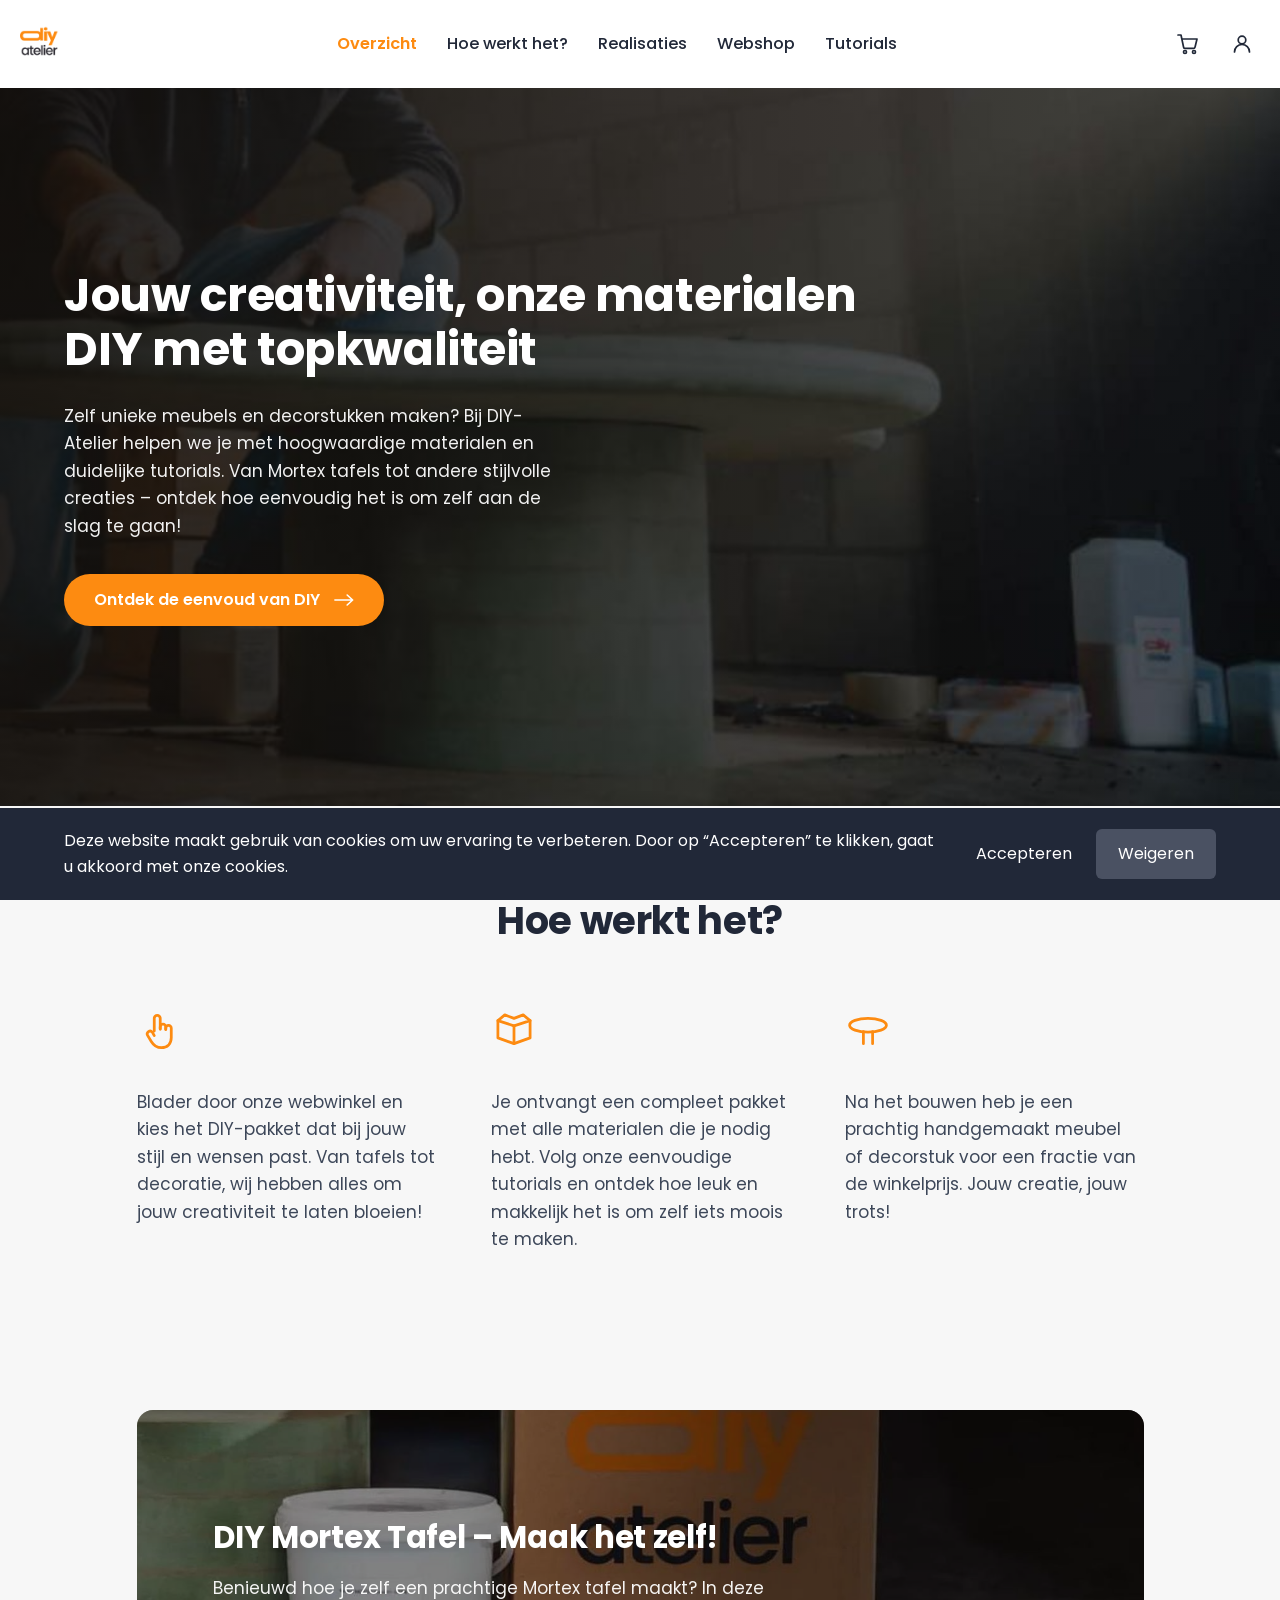
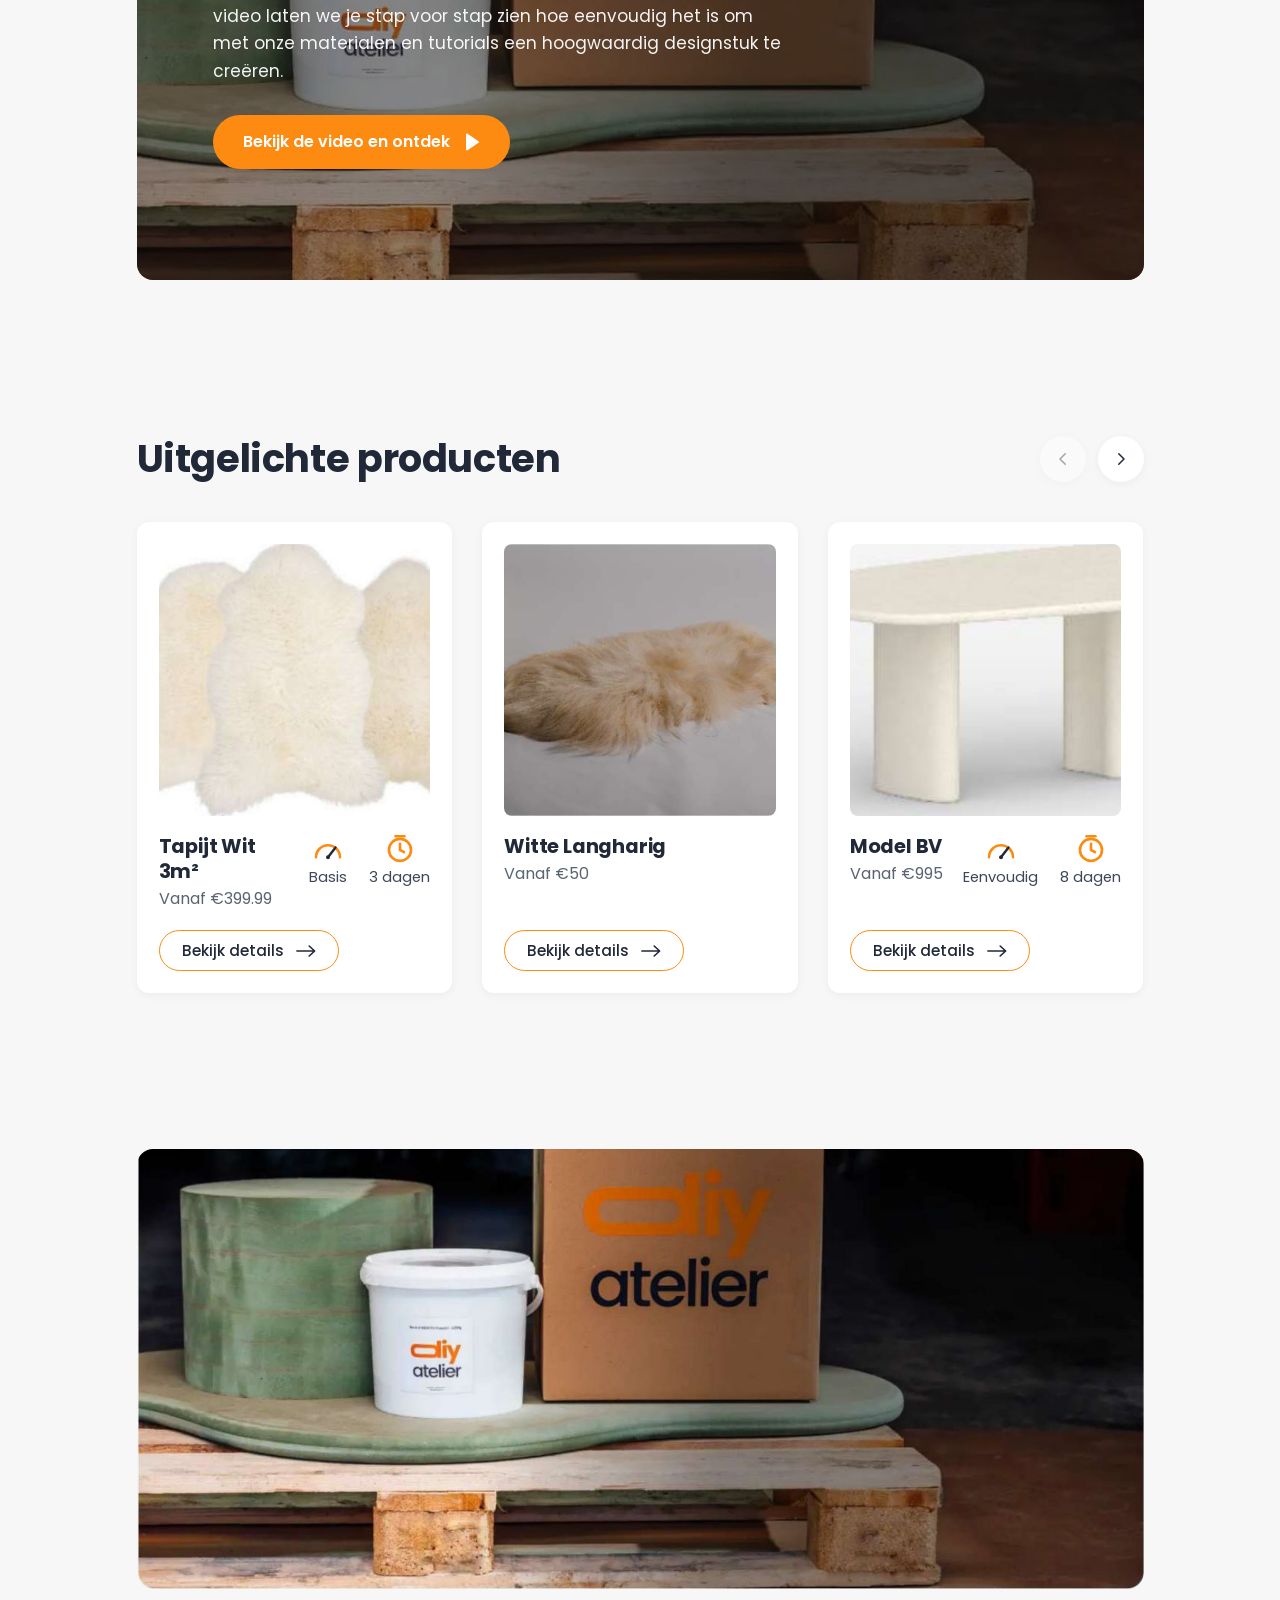
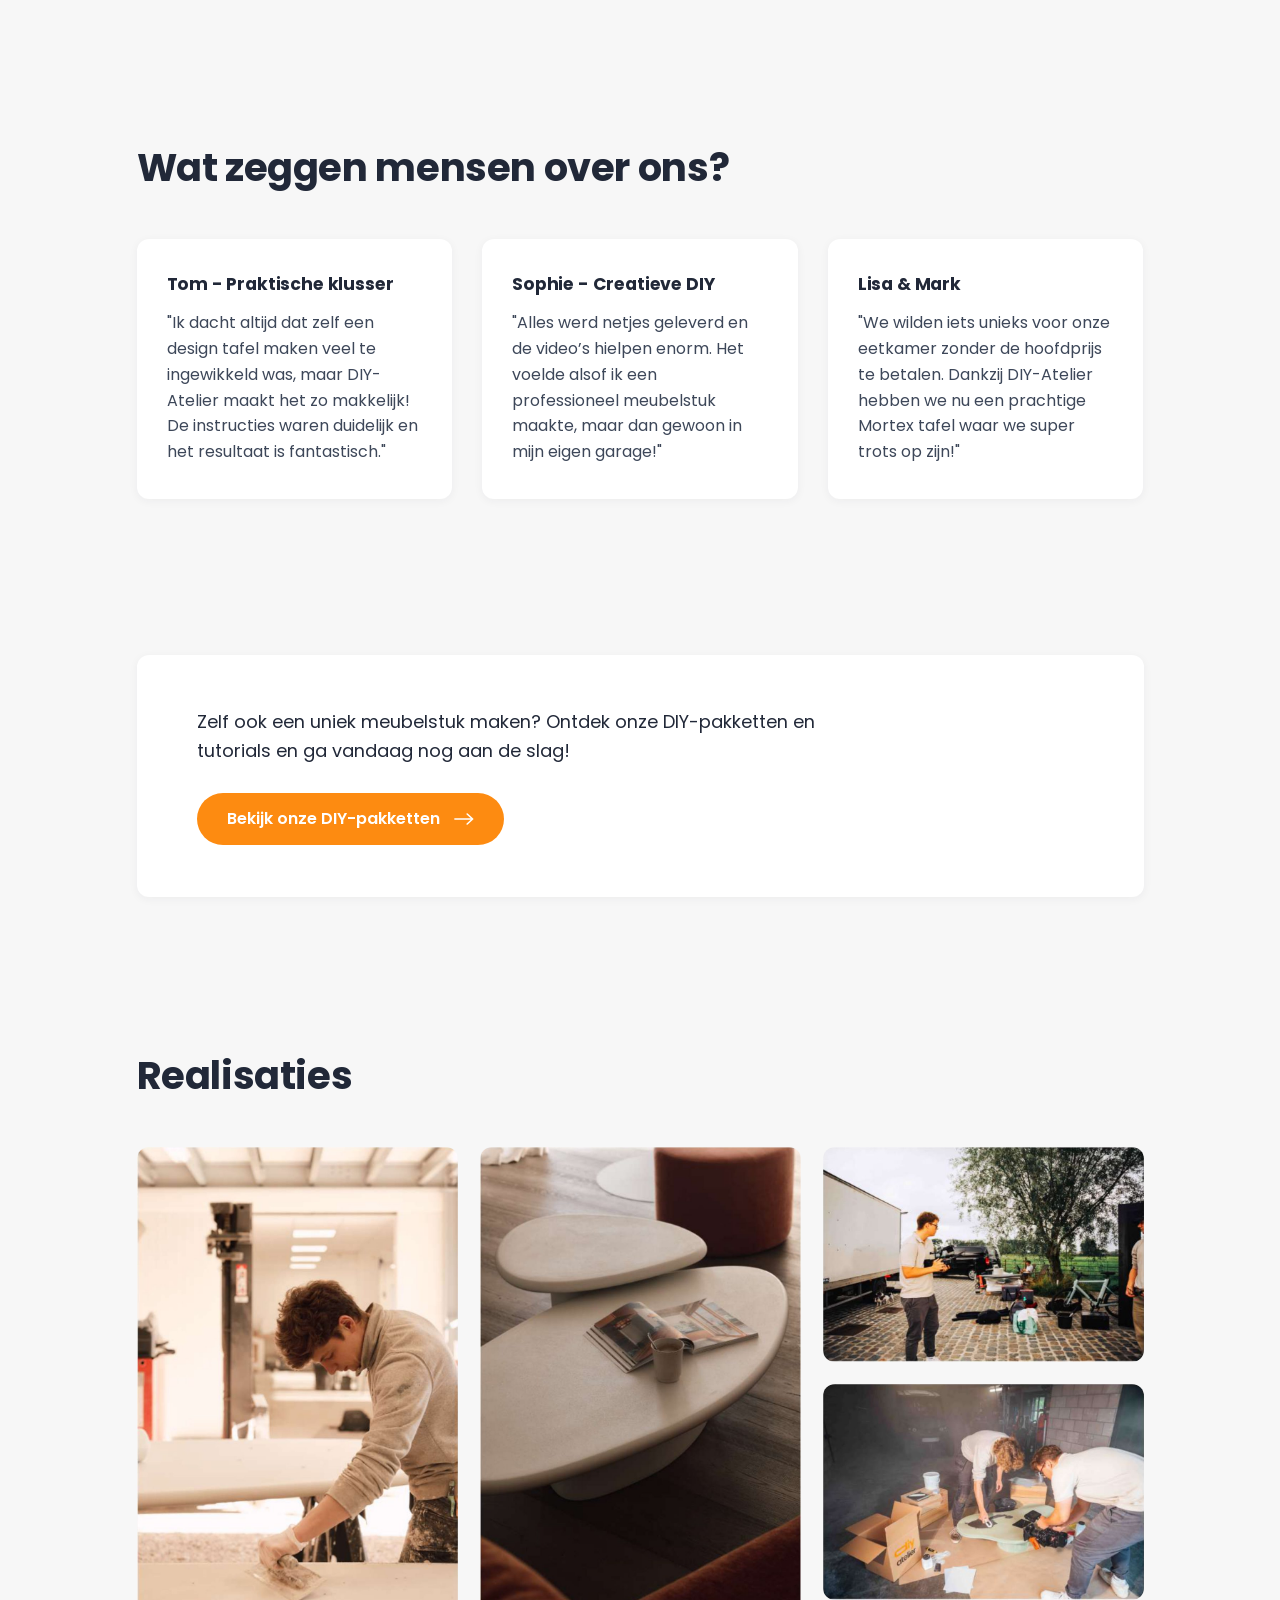
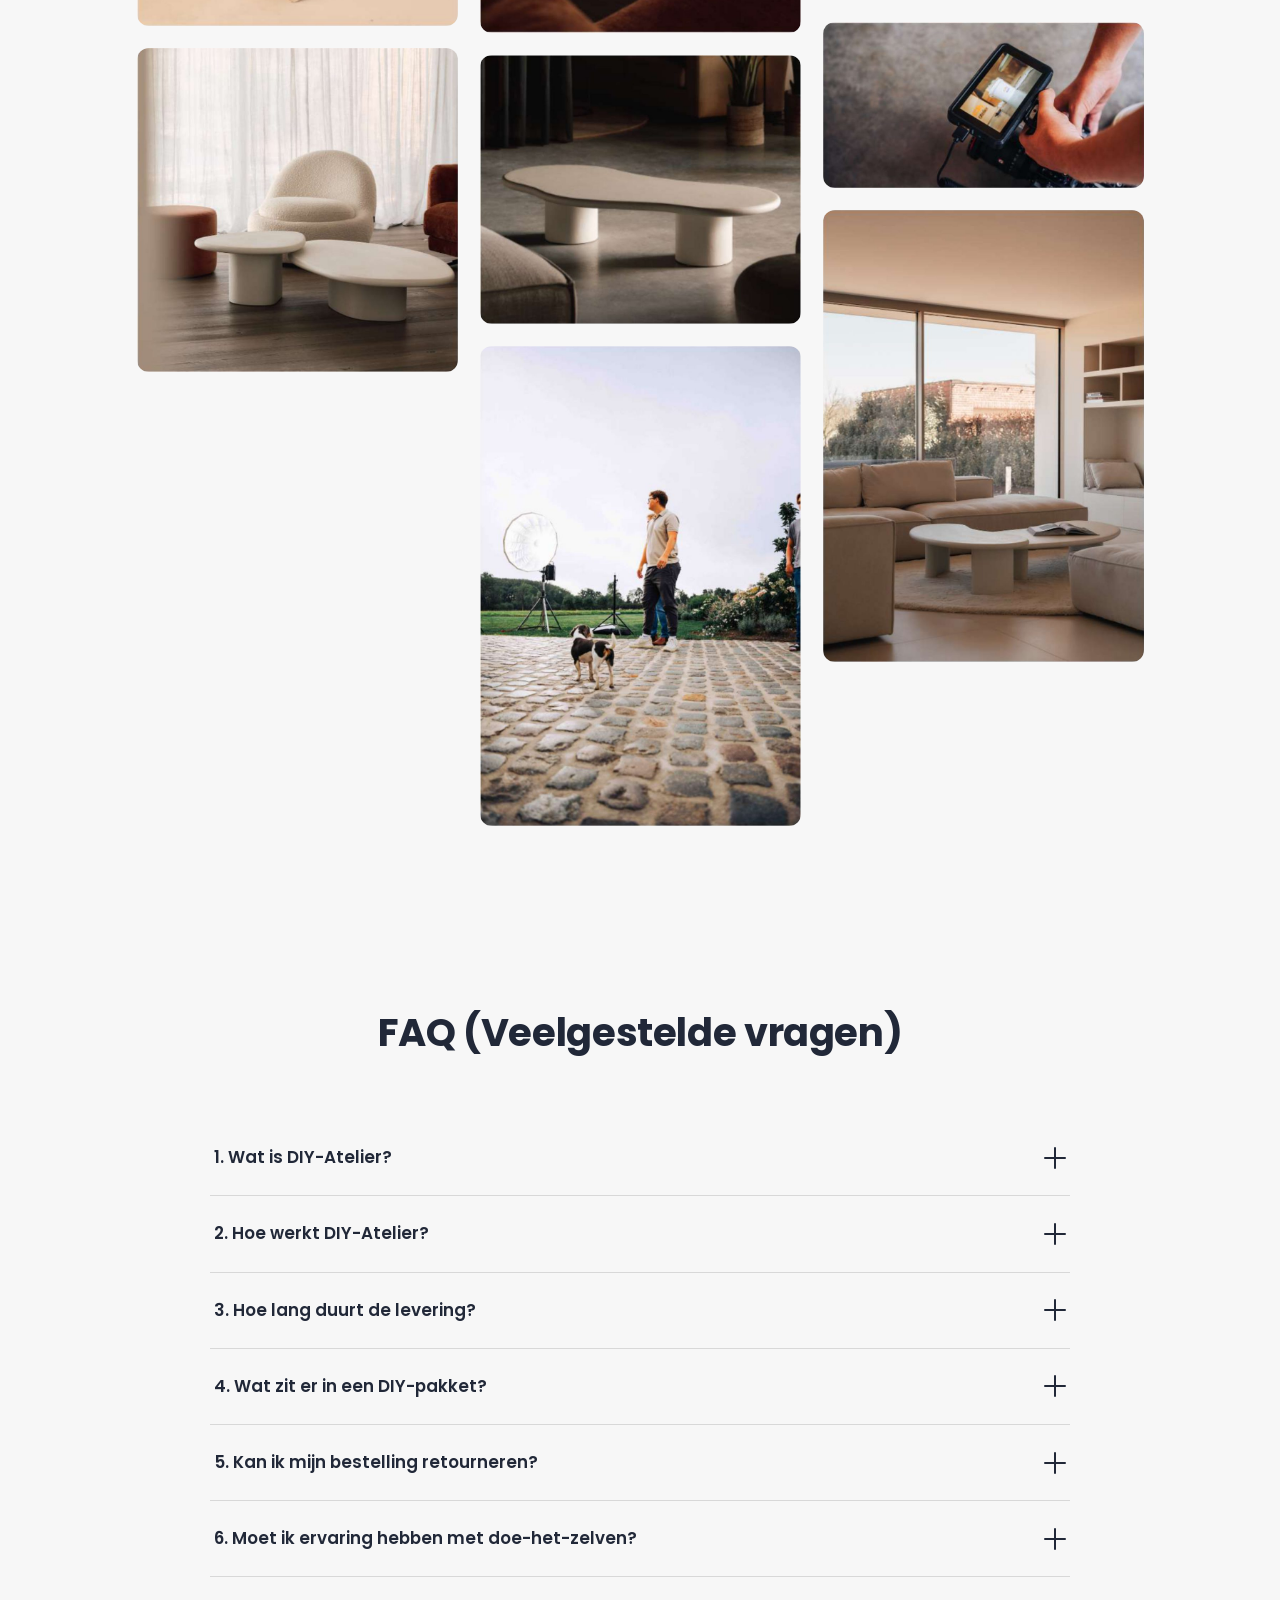
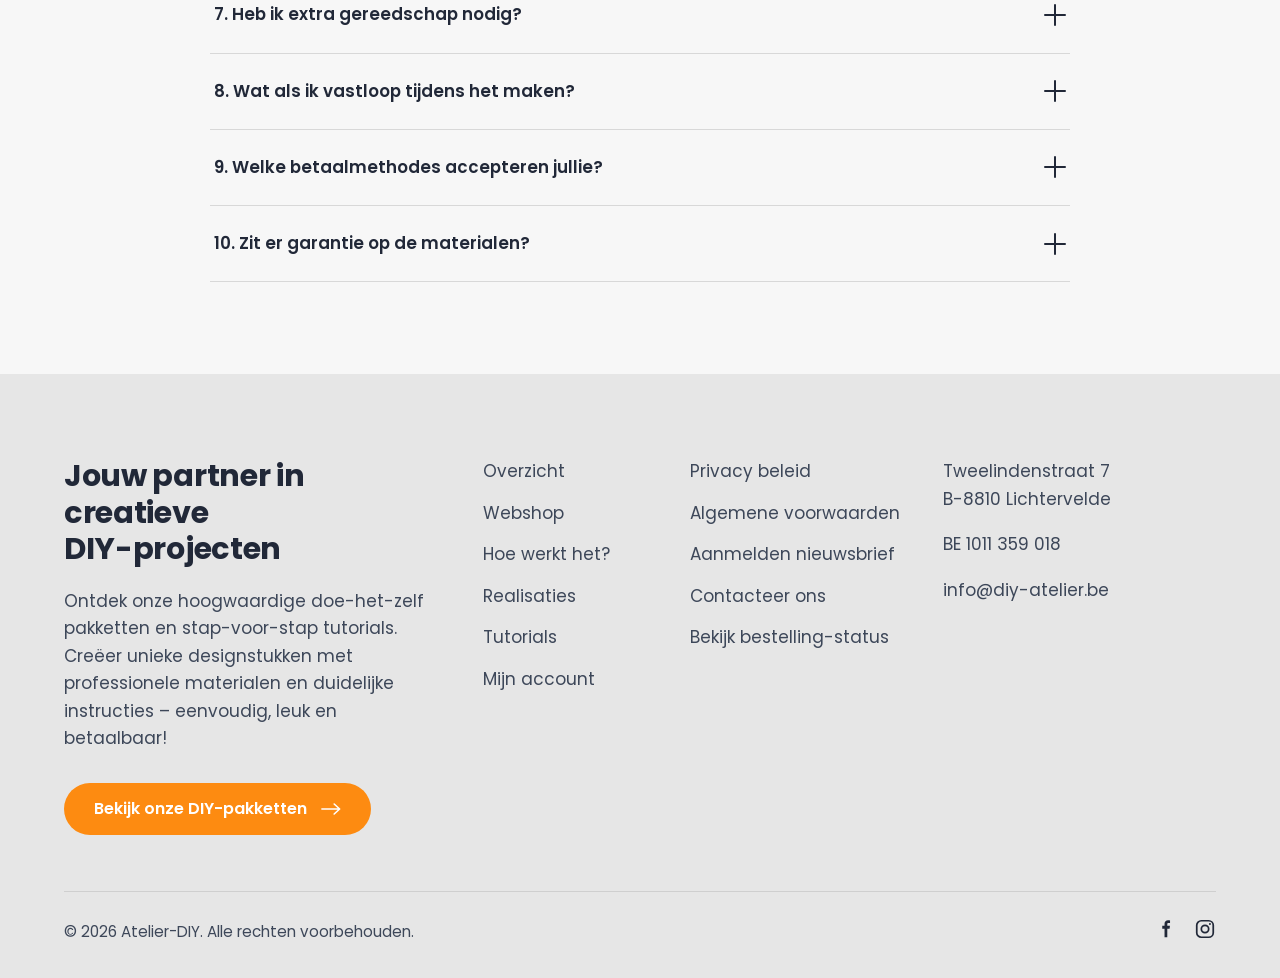
==== commit cd8c7dad: "Use the brandbook's logo-icoon, instead of shapes that resembled it 01.03 defines a specific mark --" ====
--- a/index.html
+++ b/index.html
@@ -5,6 +5,7 @@
 <meta name="viewport" content="width=device-width, initial-scale=1">
 <title>Atelier DIY — Jouw creativiteit, onze materialen</title>
 <meta name="description" content="Zelf unieke meubels en decorstukken maken met complete DIY-pakketten, hoogwaardige materialen en duidelijke tutorials.">
+<link rel="icon" href="img/icon.svg" type="image/svg+xml">
 <link rel="preconnect" href="https://fonts.googleapis.com">
 <link rel="preconnect" href="https://fonts.gstatic.com" crossorigin>
 <link href="https://fonts.googleapis.com/css2?family=Poppins:wght@400;500;600;700&display=swap" rel="stylesheet">
@@ -19,9 +20,7 @@
     </a>
     <nav class="nav" id="nav" aria-label="Hoofdnavigatie"><a href="index.html" aria-current="page">Overzicht</a><a href="hoe-werkt-het.html">Hoe werkt het?</a><a href="realisaties.html">Realisaties</a><a href="webshop.html">Webshop</a><a href="tutorials.html">Tutorials</a></nav>
     <div class="header-actions">
-      <a href="#" aria-label="Winkelmandje">
-        <svg width="24" height="24" viewBox="0 0 24 24" fill="none" stroke="currentColor" stroke-width="1.7" stroke-linecap="round" stroke-linejoin="round" aria-hidden="true"><circle cx="9" cy="20" r="1.5"/><circle cx="18" cy="20" r="1.5"/><path d="M2 3h3l2.6 12.2a1.5 1.5 0 0 0 1.5 1.2h8.4a1.5 1.5 0 0 0 1.5-1.2L21 7H6"/></svg>
-      </a>
+      <a href="#" aria-label="Winkelmandje"><svg width="24" height="24" viewBox="0 0 24 24" fill="none" stroke="currentColor" stroke-width="1.7" stroke-linecap="round" stroke-linejoin="round" aria-hidden="true"><circle cx="9" cy="20" r="1.5"/><circle cx="18" cy="20" r="1.5"/><path d="M2 3h3l2.6 12.2a1.5 1.5 0 0 0 1.5 1.2h8.4a1.5 1.5 0 0 0 1.5-1.2L21 7H6"/></svg></a>
       <a href="#" aria-label="Mijn account">
         <svg width="24" height="24" viewBox="0 0 24 24" fill="none" stroke="currentColor" stroke-width="1.7" stroke-linecap="round" aria-hidden="true"><circle cx="12" cy="8" r="3.8"/><path d="M4.5 20a7.5 7.5 0 0 1 15 0"/></svg>
       </a>
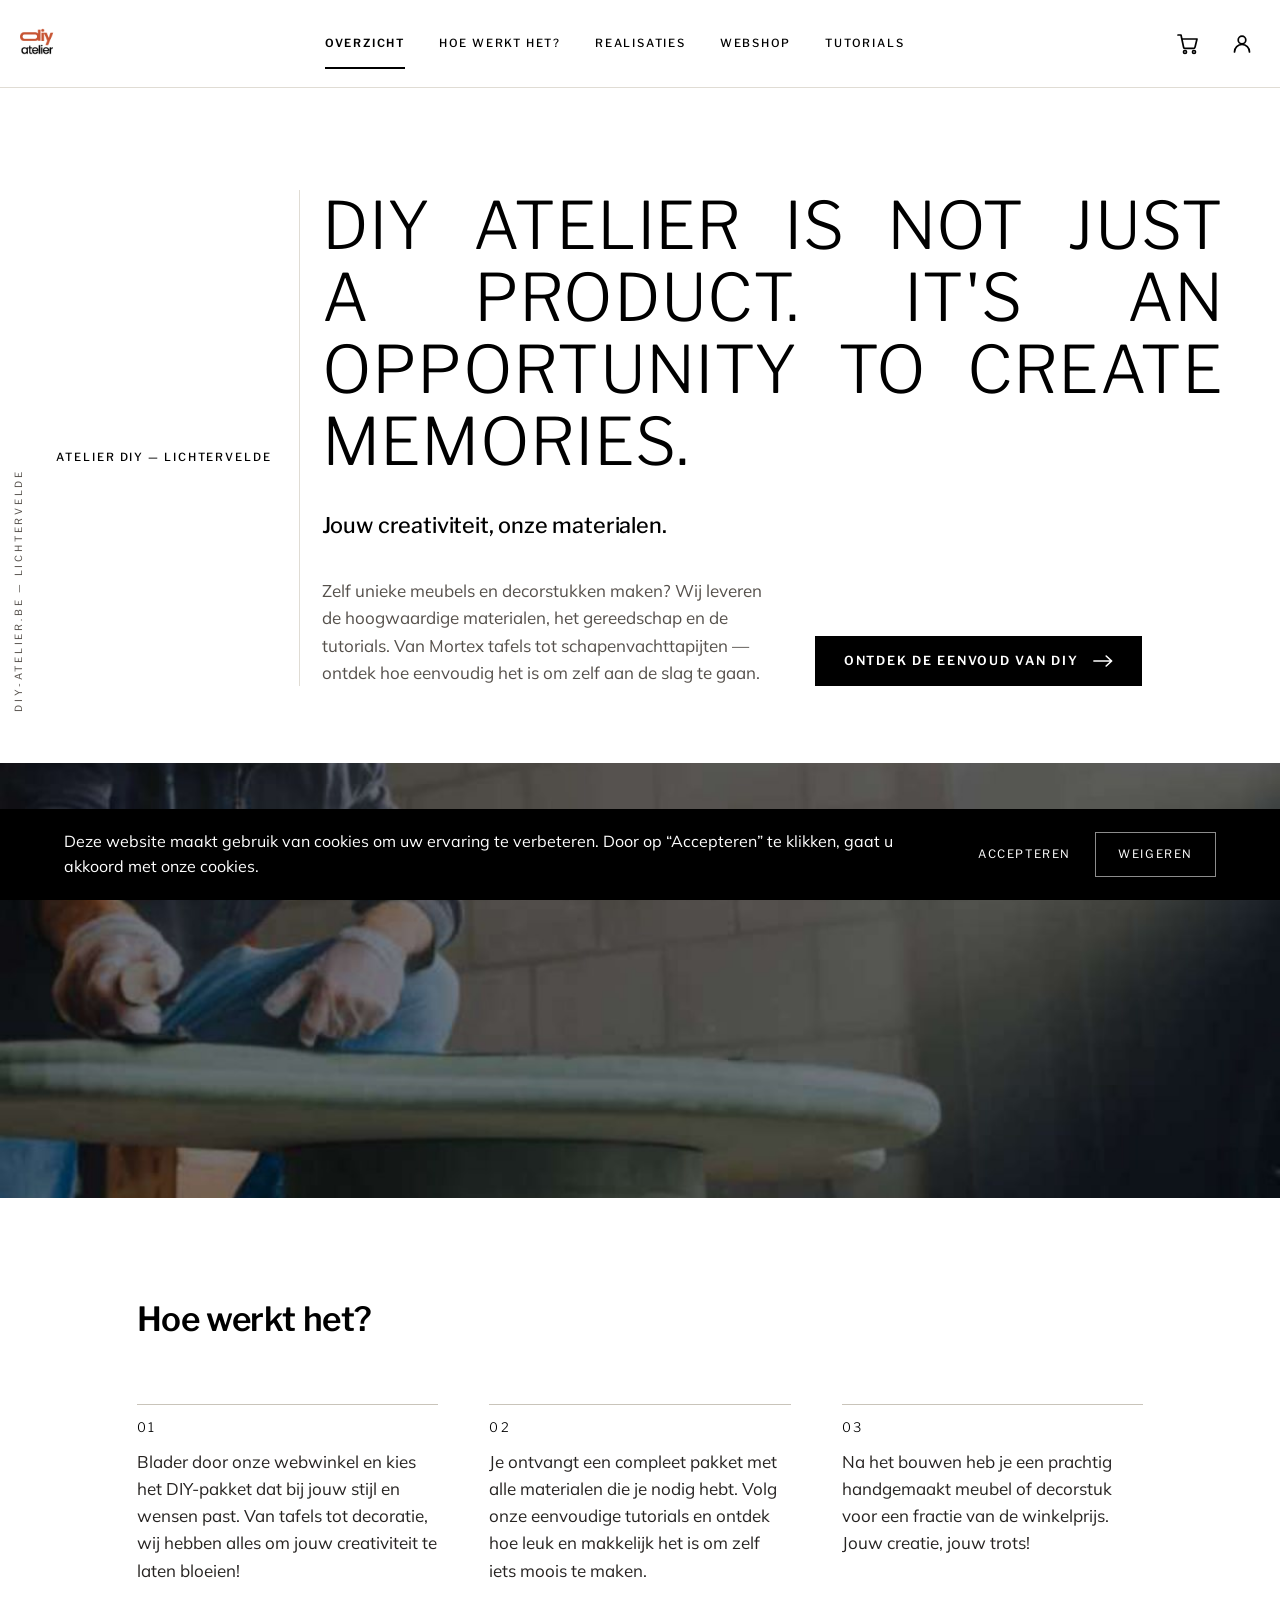
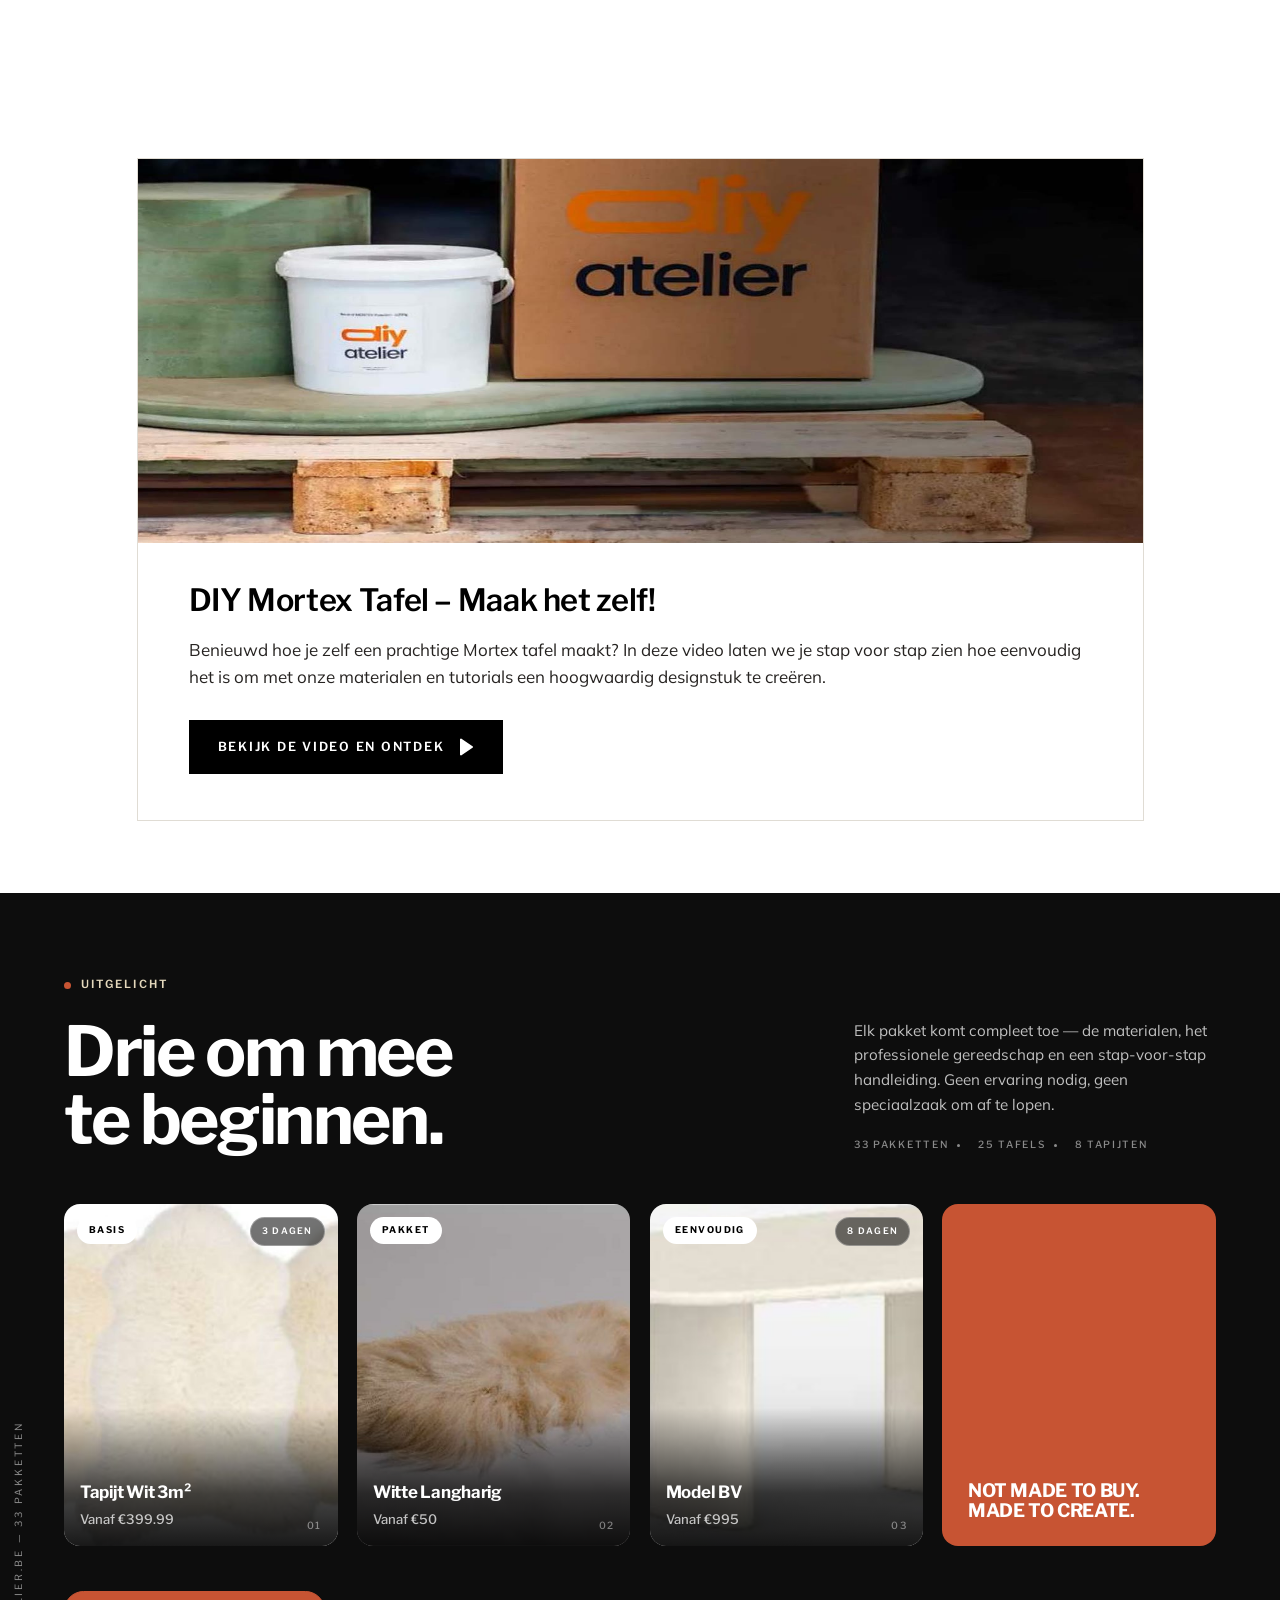
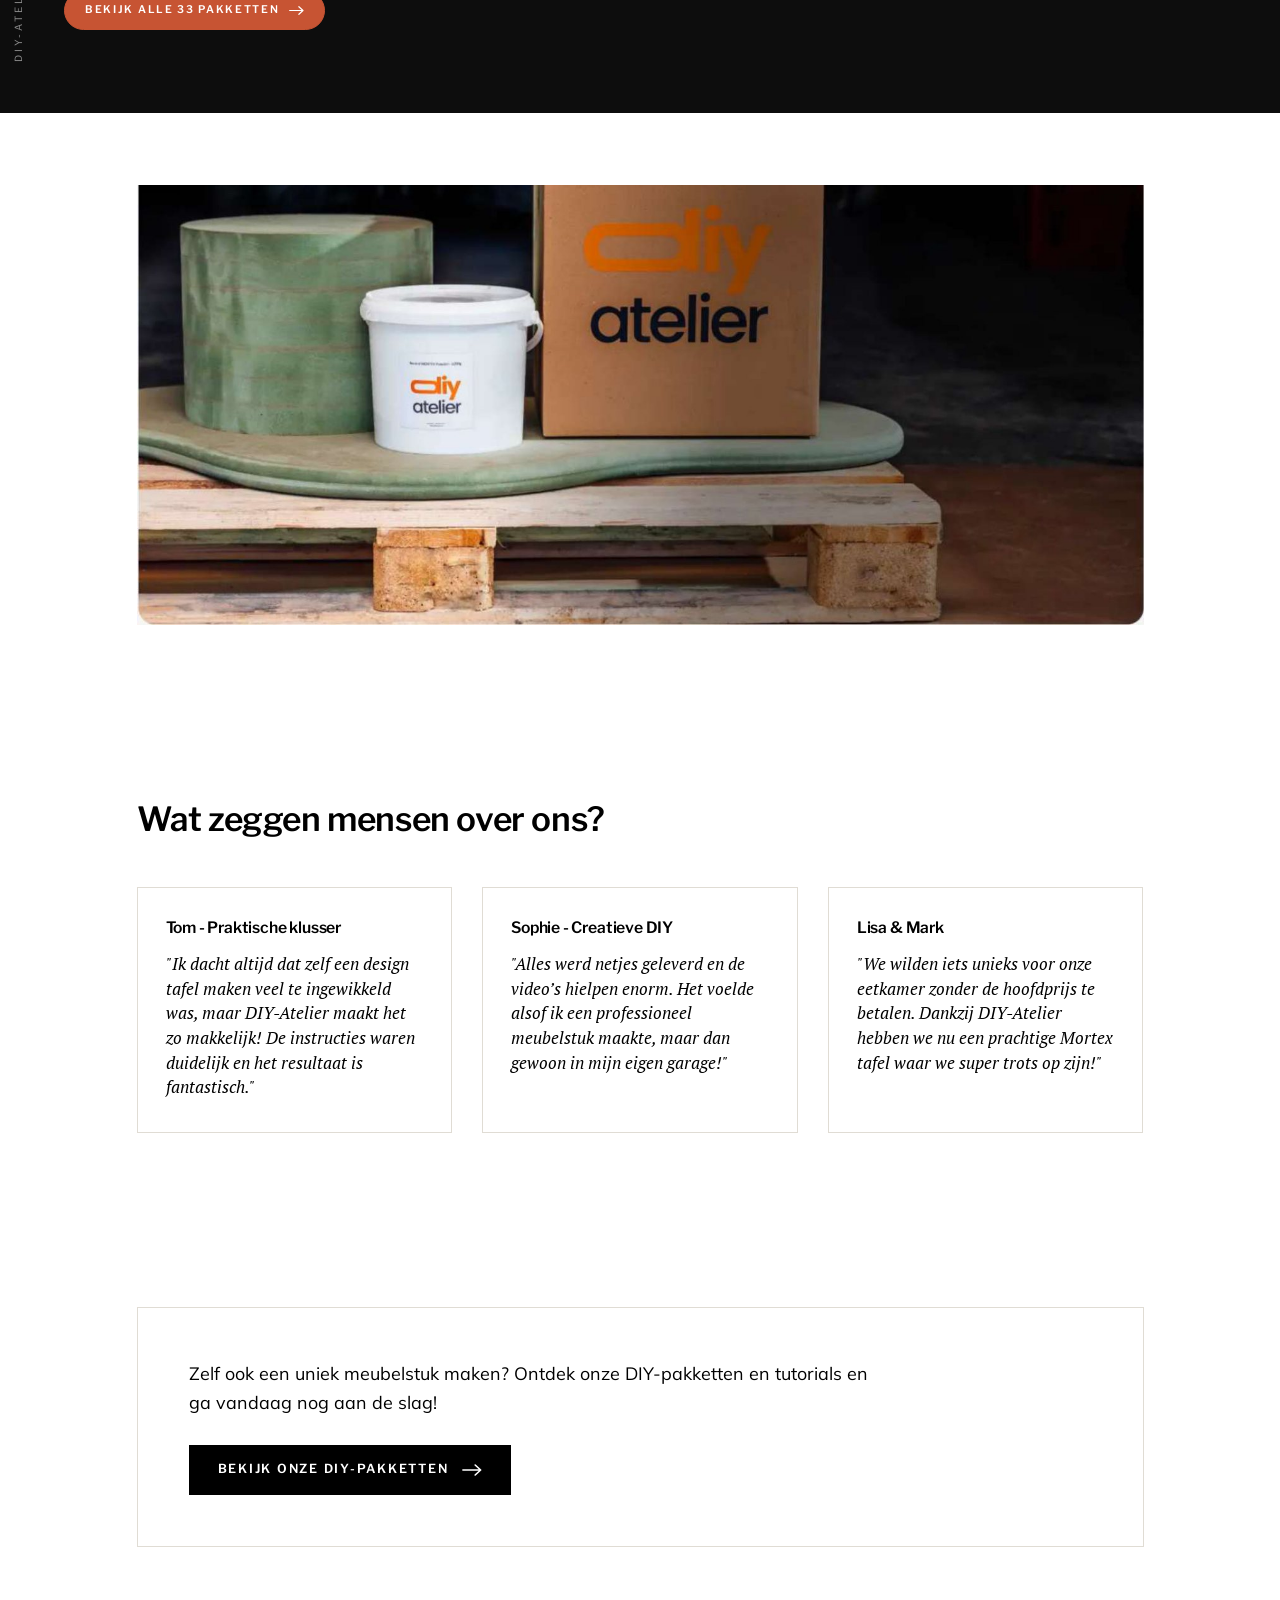
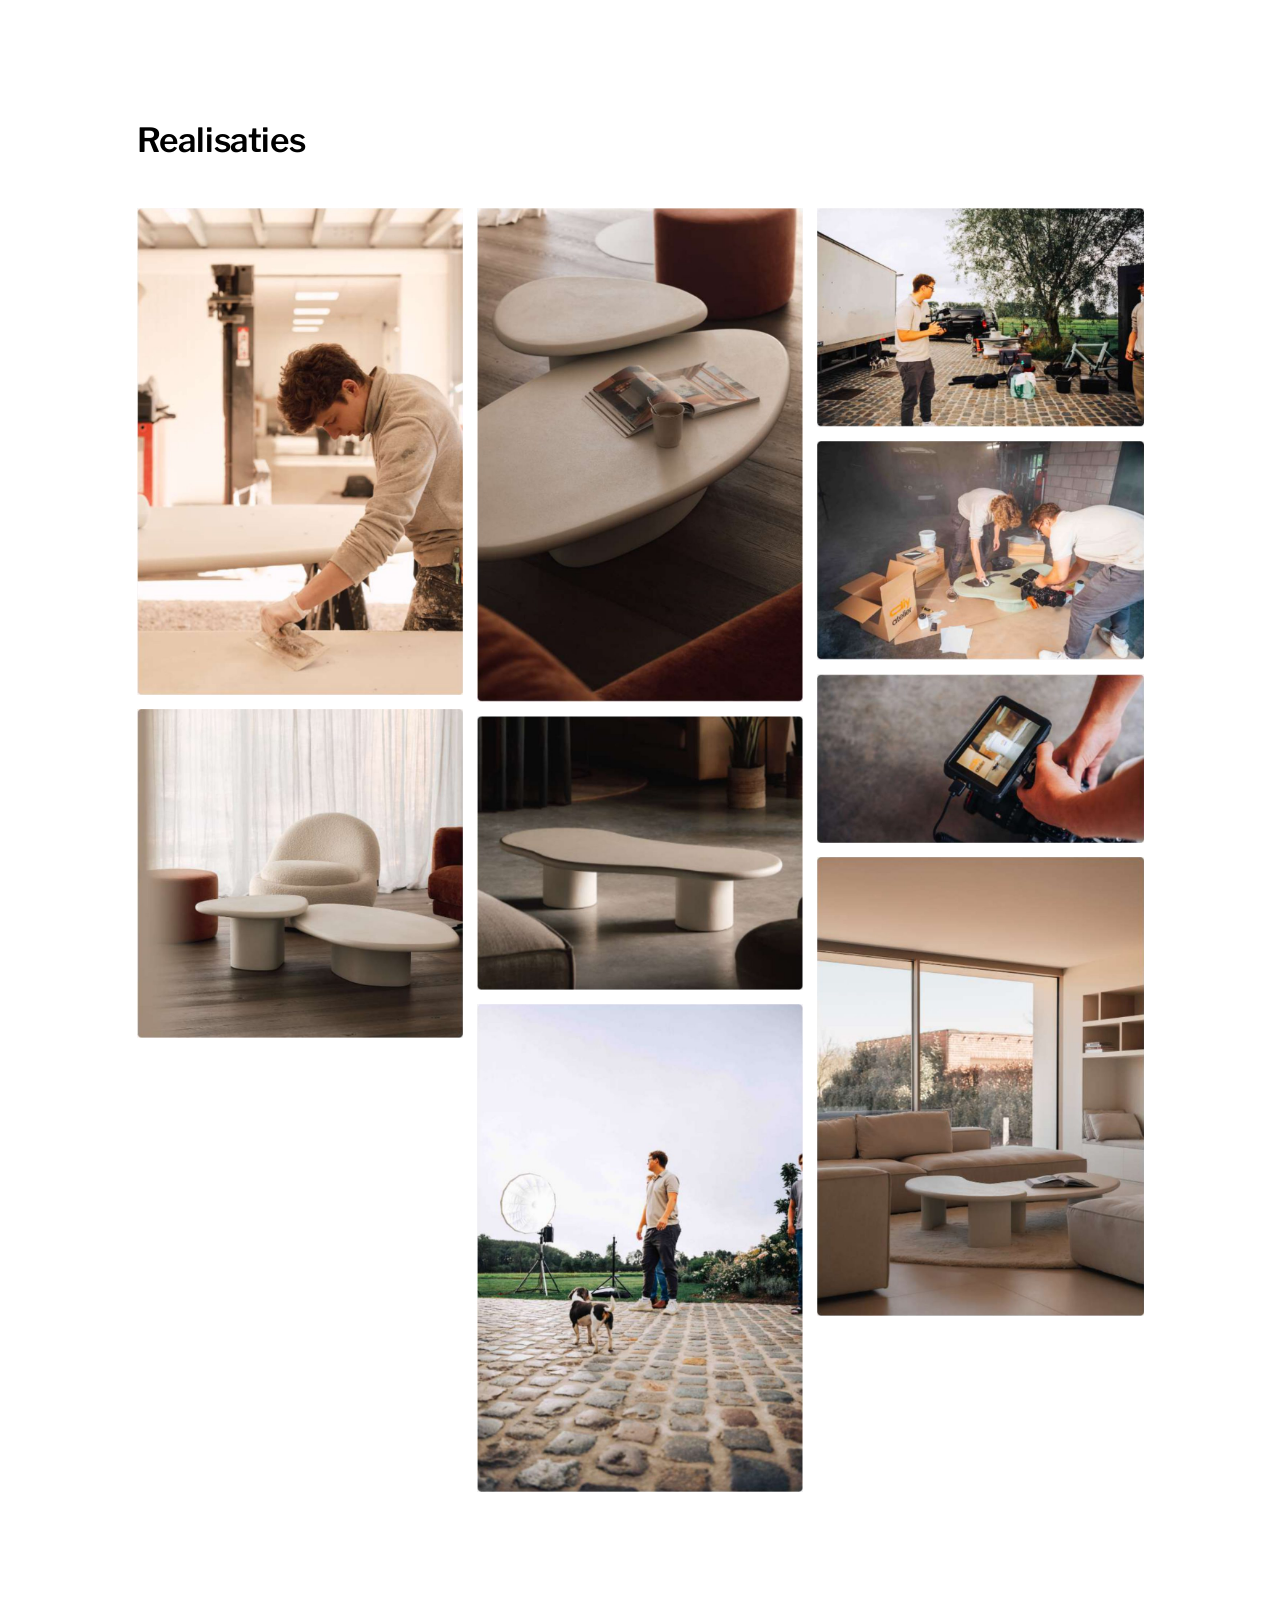
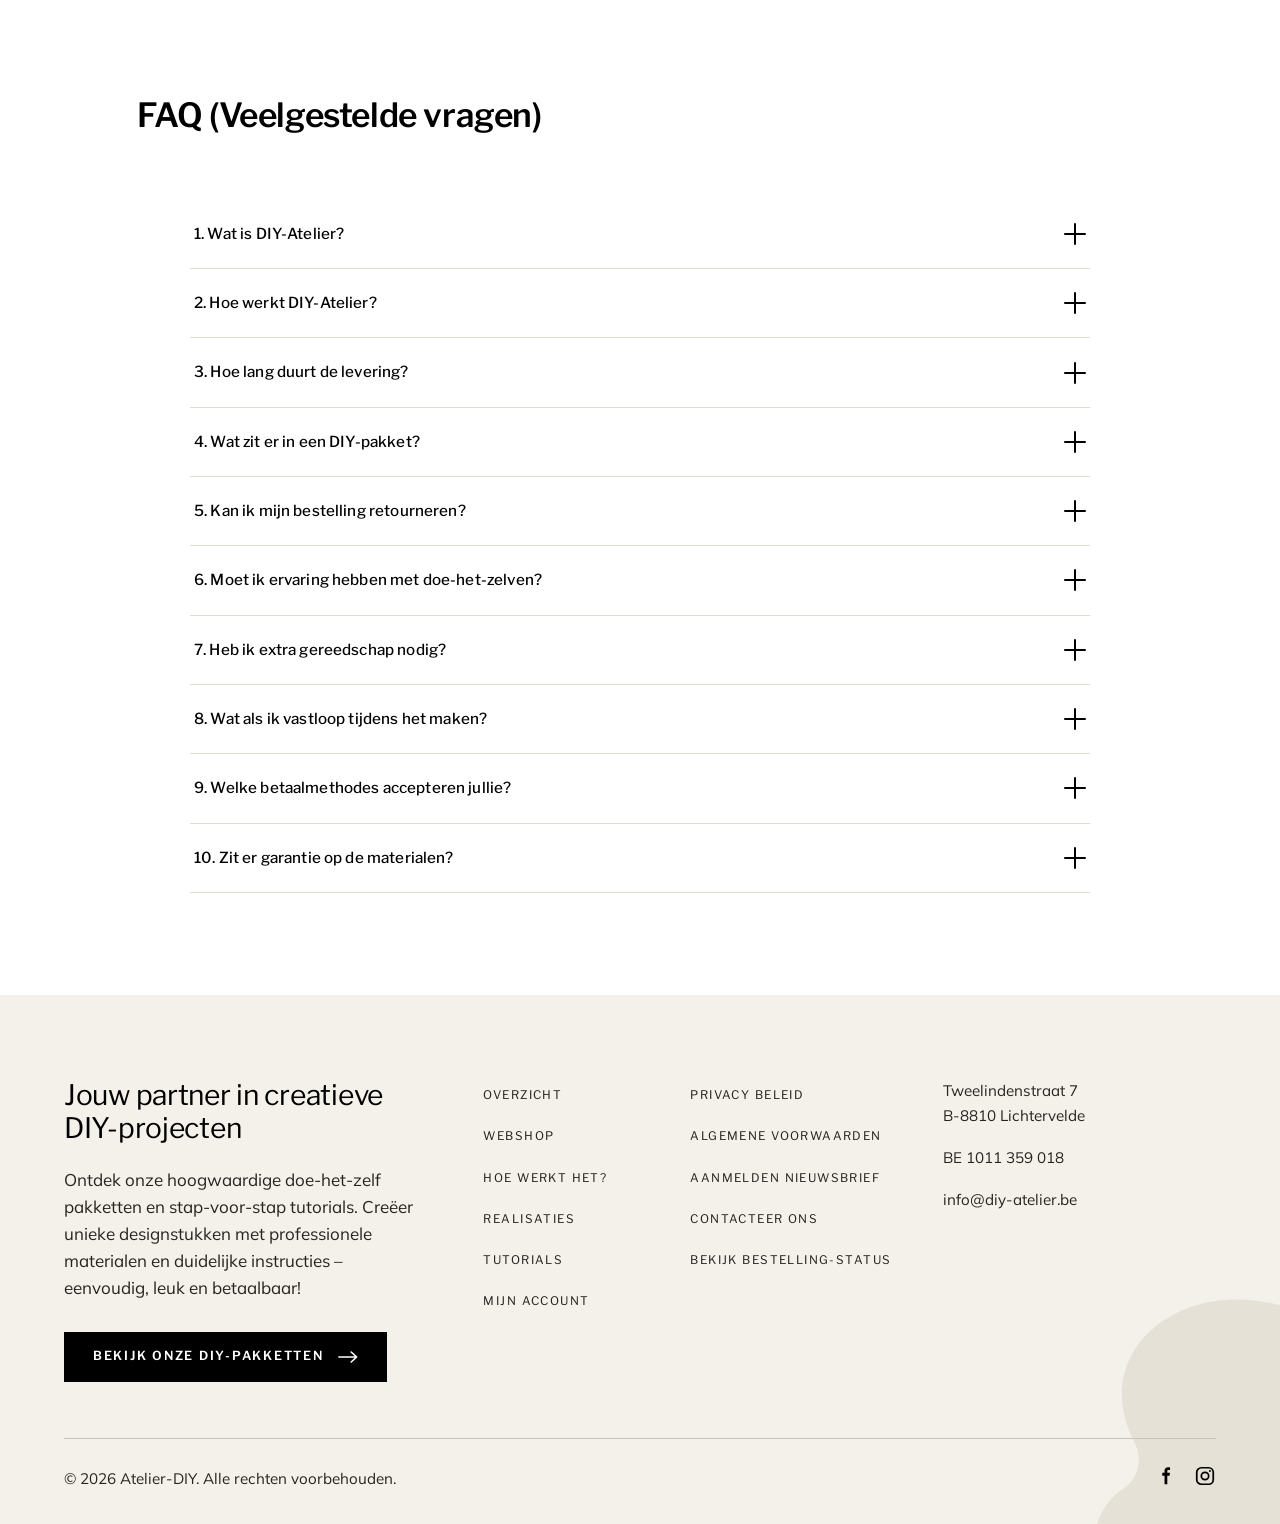
==== commit 426fb088: "Take the brandbook to the other four pages index, hoe-werkt-het, realisaties and tutorials were stil" ====
--- a/index.html
+++ b/index.html
@@ -8,15 +8,22 @@
 <link rel="icon" href="img/icon.svg" type="image/svg+xml">
 <link rel="preconnect" href="https://fonts.googleapis.com">
 <link rel="preconnect" href="https://fonts.gstatic.com" crossorigin>
-<link href="https://fonts.googleapis.com/css2?family=Poppins:wght@400;500;600;700&display=swap" rel="stylesheet">
+<link href="https://fonts.googleapis.com/css2?family=Libre+Franklin:wght@300;400;500;600;700&family=Mulish:wght@300;400;500;600;700&family=PT+Serif:ital,wght@0,400;0,700;1,400&display=swap" rel="stylesheet">
 <link rel="stylesheet" href="assets/site.css">
+<!-- The SETT brand layer, loaded last so it re-tints site.css from one place.
+     These four pages ran without it while they were the staging replica; they
+     are the brandbook build now, like webshop.html and product.html. -->
+<link rel="stylesheet" href="assets/brand.css?v=1">
+<!-- The set pieces the webshop worked out — the dark field, the photographic
+     card, the poster block — generalised so every page can use them. -->
+<link rel="stylesheet" href="assets/pages.css?v=1">
 </head>
 <body>
 <a class="skip" href="#main">Ga naar inhoud</a>
 <header class="site-header">
   <div class="wrap-wide">
-    <a class="logo" href="index.html" aria-label="Atelier DIY — home">
-      <img src="img/logo.png" alt="Atelier DIY" width="44" height="38">
+    <a class="logo sett-lockup" href="index.html" aria-label="Atelier DIY — home">
+      <img src="img/logo-brand.png" alt="Atelier DIY" width="44" height="38">
     </a>
     <nav class="nav" id="nav" aria-label="Hoofdnavigatie"><a href="index.html" aria-current="page">Overzicht</a><a href="hoe-werkt-het.html">Hoe werkt het?</a><a href="realisaties.html">Realisaties</a><a href="webshop.html">Webshop</a><a href="tutorials.html">Tutorials</a></nav>
     <div class="header-actions">
@@ -31,14 +38,26 @@
   </div>
 </header>
 <main id="main">
-<section class="hero" style="background-image:url('img/ov-hero.jpg')">
-  <div class="wrap-wide">
-    <h1>Jouw creativiteit, onze materialen DIY met topkwaliteit</h1>
-    <p>Zelf unieke meubels en decorstukken maken? Bij DIY-Atelier helpen we je met
-       hoogwaardige materialen en duidelijke tutorials. Van Mortex tafels tot andere
-       stijlvolle creaties – ontdek hoe eenvoudig het is om zelf aan de slag te gaan!</p>
-    <a class="btn" href="#hoe-werkt-het">Ontdek de eenvoud van DIY <svg width="20" height="14" viewBox="0 0 22 14" fill="none" stroke="currentColor" stroke-width="1.8" stroke-linecap="round" stroke-linejoin="round" aria-hidden="true"><path d="M1 7h19M14.5 1.5 20.5 7l-6 5.5"/></svg></a>
-  </div>
+<section class="sett-statement sett-field">
+  <span class="sett-rail" aria-hidden="true">diy-atelier.be — Lichtervelde</span>
+  <div class="sett-statement-inner">
+    <p class="t-label">Atelier DIY — Lichtervelde</p>
+    <h1 class="t-statement spread" lang="en">
+      <span><b>DIY</b> <b>ATELIER</b> <b>IS</b> <b>NOT</b> <b>JUST</b></span>
+      <span><b>A</b> <b>PRODUCT.</b> <b>IT'S</b> <b>AN</b></span>
+      <span><b>OPPORTUNITY</b> <b>TO</b> <b>CREATE</b></span>
+      <span class="tight"><b>MEMORIES.</b></span>
+    </h1>
+    <p class="sett-sub">Jouw creativiteit, onze materialen.</p>
+    <div class="sett-statement-foot">
+      <p>Zelf unieke meubels en decorstukken maken? Wij leveren de hoogwaardige materialen, het gereedschap en de tutorials. Van Mortex tafels tot schapenvachttapijten — ontdek hoe eenvoudig het is om zelf aan de slag te gaan.</p>
+      <a class="btn" href="#hoe-werkt-het">Ontdek de eenvoud van DIY <svg width="20" height="14" viewBox="0 0 22 14" fill="none" stroke="currentColor" stroke-width="1.8" stroke-linecap="round" stroke-linejoin="round" aria-hidden="true"><path d="M1 7h19M14.5 1.5 20.5 7l-6 5.5"/></svg></a>
+    </div>
+  </div>
+</section>
+
+<section class="sett-plate sett-plate-wide">
+  <img src="img/ov-hero.jpg" alt="Een maker werkt een Mortex tafelblad af in het atelier" loading="eager">
 </section>
 
 <section class="section" id="hoe-werkt-het">
@@ -68,45 +87,62 @@
   </div>
 </section>
 
-<section class="section">
-  <div class="wrap">
-    <div class="section-head">
-      <h2>Uitgelichte producten</h2>
-      <div class="carousel-nav">
-        <button type="button" aria-label="Vorige producten" disabled>
-          <svg width="18" height="18" viewBox="0 0 24 24" fill="none" stroke="currentColor" stroke-width="2" stroke-linecap="round" stroke-linejoin="round" aria-hidden="true"><path d="M15 5 8 12l7 7"/></svg>
-        </button>
-        <button type="button" aria-label="Volgende producten">
-          <svg width="18" height="18" viewBox="0 0 24 24" fill="none" stroke="currentColor" stroke-width="2" stroke-linecap="round" stroke-linejoin="round" aria-hidden="true"><path d="m9 5 7 7-7 7"/></svg>
-        </button>
-      </div>
-    </div>
-    <div class="prod-grid">
-      <article class="prod-card">
-        <div class="prod-media"><img src="img/ov-prod1.jpg" alt="Wit schapenvacht tapijt van 3 m²" loading="lazy"></div>
-        <div class="prod-meta">
-          <div><h3>Tapijt Wit 3m²</h3><p class="prod-price">Vanaf €399.99</p></div>
-          <div class="prod-specs"><span class="prod-spec"><svg viewBox="0 0 40 34" fill="none" aria-hidden="true"><path d="M4 28a16 16 0 1 1 32 0" stroke="#fd8b11" stroke-width="3.4" stroke-linecap="round"/><path d="M20 28 30 15" stroke="#212838" stroke-width="3.2" stroke-linecap="round"/><circle cx="20" cy="28" r="2.6" fill="#212838"/></svg>Basis</span><span class="prod-spec"><svg viewBox="0 0 34 34" fill="none" aria-hidden="true"><circle cx="17" cy="18" r="12.5" stroke="#fd8b11" stroke-width="3"/><path d="M17 11v7l4.5 2.6" stroke="#fd8b11" stroke-width="3" stroke-linecap="round"/><path d="M12 2.5h10" stroke="#fd8b11" stroke-width="3" stroke-linecap="round"/></svg>3 dagen</span></div>
-        </div>
-        <a class="btn-outline" href="webshop.html">Bekijk details <svg width="20" height="14" viewBox="0 0 22 14" fill="none" stroke="currentColor" stroke-width="1.8" stroke-linecap="round" stroke-linejoin="round" aria-hidden="true"><path d="M1 7h19M14.5 1.5 20.5 7l-6 5.5"/></svg></a>
-      </article>
-      <article class="prod-card">
-        <div class="prod-media"><img src="img/ov-prod2.jpg" alt="Wit langharig schapenvacht" loading="lazy"></div>
-        <div class="prod-meta">
-          <div><h3>Witte Langharig</h3><p class="prod-price">Vanaf €50</p></div>
-          
-        </div>
-        <a class="btn-outline" href="webshop.html">Bekijk details <svg width="20" height="14" viewBox="0 0 22 14" fill="none" stroke="currentColor" stroke-width="1.8" stroke-linecap="round" stroke-linejoin="round" aria-hidden="true"><path d="M1 7h19M14.5 1.5 20.5 7l-6 5.5"/></svg></a>
-      </article>
-      <article class="prod-card">
-        <div class="prod-media"><img src="img/ov-prod3.jpg" alt="Model BV eettafel in Mortex" loading="lazy"></div>
-        <div class="prod-meta">
-          <div><h3>Model BV</h3><p class="prod-price">Vanaf €995</p></div>
-          <div class="prod-specs"><span class="prod-spec"><svg viewBox="0 0 40 34" fill="none" aria-hidden="true"><path d="M4 28a16 16 0 1 1 32 0" stroke="#fd8b11" stroke-width="3.4" stroke-linecap="round"/><path d="M20 28 30 15" stroke="#212838" stroke-width="3.2" stroke-linecap="round"/><circle cx="20" cy="28" r="2.6" fill="#212838"/></svg>Eenvoudig</span><span class="prod-spec"><svg viewBox="0 0 34 34" fill="none" aria-hidden="true"><circle cx="17" cy="18" r="12.5" stroke="#fd8b11" stroke-width="3"/><path d="M17 11v7l4.5 2.6" stroke="#fd8b11" stroke-width="3" stroke-linecap="round"/><path d="M12 2.5h10" stroke="#fd8b11" stroke-width="3" stroke-linecap="round"/></svg>8 dagen</span></div>
-        </div>
-        <a class="btn-outline" href="webshop.html">Bekijk details <svg width="20" height="14" viewBox="0 0 22 14" fill="none" stroke="currentColor" stroke-width="1.8" stroke-linecap="round" stroke-linejoin="round" aria-hidden="true"><path d="M1 7h19M14.5 1.5 20.5 7l-6 5.5"/></svg></a>
-      </article>
-    </div>
+<!-- Uitgelicht — the catalogue's set piece, at three cards.
+     The carousel arrows went with it: they were a control for a rail that
+     never scrolled, and the row is three cards and a poster now. -->
+<section class="sett-dark" aria-labelledby="uitgelicht-h">
+  <span class="sett-rail" aria-hidden="true">diy-atelier.be — 33 pakketten</span>
+  <div class="sett-dark-inner">
+    <div class="sett-masthead">
+      <div>
+        <p class="sett-eyebrow">Uitgelicht</p>
+        <h2 class="sett-masthead-h" id="uitgelicht-h">Drie om mee<br>te beginnen.</h2>
+      </div>
+      <div>
+        <p class="sett-masthead-lede">Elk pakket komt compleet toe — de materialen, het
+           professionele gereedschap en een stap-voor-stap handleiding. Geen ervaring nodig,
+           geen speciaalzaak om af te lopen.</p>
+        <p class="sett-index"><span>33 pakketten</span><span>25 tafels</span><span>8 tapijten</span></p>
+      </div>
+    </div>
+
+    <div class="sett-grid sett-grid-4">
+    <article class="sett-card">
+    <img src="img/ov-prod1.jpg" alt="Wit schapenvacht tapijt van 3 m²" loading="lazy">
+    <span class="sett-card-pill">Basis</span>
+    <span class="sett-card-tag">3 dagen</span>
+    <span class="sett-card-num" aria-hidden="true">01</span>
+      <div class="sett-card-body">
+        <p class="sett-card-title"><a class="sett-stretch" href="webshop.html">Tapijt Wit 3m²</a></p>
+        <p class="sett-card-sub">Vanaf €399.99</p>
+      </div>
+    </article>
+    <article class="sett-card">
+    <img src="img/ov-prod2.jpg" alt="Wit langharig schapenvacht" loading="lazy">
+    <span class="sett-card-pill">Pakket</span>
+    <span class="sett-card-num" aria-hidden="true">02</span>
+      <div class="sett-card-body">
+        <p class="sett-card-title"><a class="sett-stretch" href="webshop.html">Witte Langharig</a></p>
+        <p class="sett-card-sub">Vanaf €50</p>
+      </div>
+    </article>
+    <article class="sett-card">
+    <img src="img/ov-prod3.jpg" alt="Model BV eettafel in Mortex" loading="lazy">
+    <span class="sett-card-pill">Eenvoudig</span>
+    <span class="sett-card-tag">8 dagen</span>
+    <span class="sett-card-num" aria-hidden="true">03</span>
+      <div class="sett-card-body">
+        <p class="sett-card-title"><a class="sett-stretch" href="webshop.html">Model BV</a></p>
+        <p class="sett-card-sub">Vanaf €995</p>
+      </div>
+    </article>
+    <!-- 5.6 — the poster block, carrying baseline 3 of 1.3 -->
+    <p class="sett-poster" lang="en">Not made to buy. Made to create.</p>
+    </div>
+
+    <p class="sett-dark-cta">
+      <a class="sett-pill sett-pill-solid" href="webshop.html">Bekijk alle 33 pakketten <svg width="20" height="14" viewBox="0 0 22 14" fill="none" stroke="currentColor" stroke-width="1.8" stroke-linecap="round" stroke-linejoin="round" aria-hidden="true"><path d="M1 7h19M14.5 1.5 20.5 7l-6 5.5"/></svg></a>
+    </p>
   </div>
 </section>
 
--- a/assets/brand.css
+++ b/assets/brand.css
@@ -0,0 +1,1568 @@
+/* ==========================================================================
+   SETT BRAND LAYER
+   ../brand/SETT_Brandbook_compressed.pdf
+
+   This file is the visual identity. It is loaded LAST on all six pages, so it
+   wins over site.css (replica pages), app.css (catalogue) and chrome.css
+   (shared header/footer) without any of them having to be rewritten. Nothing
+   in here changes behaviour: no layout that JS measures, no element that JS
+   queries, no state. Delete the one <link> and the site returns to what it
+   was.
+
+   Every rule cites the brandbook page it comes from. If a value has no page
+   number next to it, it is a contrast fix, and the measured ratio is stated.
+   ========================================================================== */
+
+/* ==========================================================================
+   1. TOKENS
+   The two existing stylesheets are almost entirely token-driven, so
+   redefining their variables here re-tints both of them at once.
+   ========================================================================== */
+
+:root {
+  /* — 02.01 Kleurenpallet. The eight, exactly as printed. — */
+  --sett-black:  #000000;
+  --sett-white:  #ffffff;
+  --sett-orange: #c75433;
+  --sett-blue:   #b7d6e3;
+  --sett-green:  #99ae83;
+  --sett-beige:  #e4d8bc;
+  --sett-pink:   #f9cdcd;
+  --sett-grey:   #999494;
+
+  /* Paper. 02.02 and 05.09 set every composition on white or on one flat
+     tint — there is no light-grey "page" colour in the book. */
+  --sett-paper:      #ffffff;
+  --sett-paper-warm: #f4f1ea;   /* the mount board behind the 05.09 tiles */
+  --sett-rule:       #e0dcd4;
+  --sett-rule-firm:  #c9c4ba;
+
+  /* Watermark tones — the field's own colour, one short step down. 05.02
+     prints the icon into the card this way: visible, never legible-competing.
+     Decorative only; nothing that carries text uses these. */
+  --sett-wm-on-white: #f1eee8;
+  --sett-wm-beige:    #d3c7a9;
+  --sett-wm-blue:     #a3c5d5;
+  --sett-wm-green:    #88a071;
+  --sett-wm-pink:     #f0bcbc;
+  --sett-wm-grey:     #8b8681;
+
+  /* Tonal display type — 05.05 "READY SETT GO!". Each is its field darkened
+     until it measures 3:1 against that field, which is the large-text floor
+     and nothing more. Display sizes only. */
+  --sett-tonal-beige: #7f7869;   /* 3.10:1 on beige */
+  --sett-tonal-blue:  #66777f;   /* 3.05:1 on blue  */
+  --sett-tonal-green: #4f5a44;   /* 3.04:1 on green */
+  --sett-tonal-pink:  #8b7272;   /* 3.08:1 on pink  */
+
+  /* — 01.03 Logo-icoon —
+     Not redrawn: the six bezier curves are lifted from drawing 3 on page
+     01.03 of the PDF. Held as a mask, never a fill, so every instance takes
+     its colour from the field it marks — which is how 05.02 and 05.09 use it.
+     The SVG attributes are single-quoted, because the SVG's own double quotes
+     would terminate url("…") early and the mask would silently not apply. */
+  --sett-icon: url("data:image/svg+xml,%3Csvg xmlns='http://www.w3.org/2000/svg' viewBox='0 0 164.470 213.533' fill='%23000'%3E%3Cpath d='M139.8 82.063 C131.82 88.639 129.37 99.971 134.23 109.095 C164.47 165.91 98.78 213.533 35.37 199.363 C0.0 191.458 3.4 149.794 27.48 134.231 C37.09 128.022 39.84 115.311 34.5 105.196 C5.18 49.671 60.73 0.0 128.32 19.015 C162.52 28.637 160.37 65.1 139.8 82.063 Z'/%3E%3C/svg%3E");
+  --sett-icon-ratio: 164.47 / 213.533;
+
+  /* — 03.02 Lettertypes —
+     PT Serif is named in the book and is on Google Fonts under its own name,
+     so the display face is the real one. Franklin Gothic URW and Avenir are
+     licensed faces: Libre Franklin and Mulish are the closest free metric
+     cousins and are what the pages load. */
+  --sett-display: "PT Serif", "Times New Roman", Georgia, serif;
+  --sett-grotesk: "Libre Franklin", "Franklin Gothic URW", "Helvetica Neue", Arial, sans-serif;
+  --sett-text:    "Mulish", Avenir, "Segoe UI", system-ui, sans-serif;
+
+  /* ---- site.css (replica pages) ---- */
+  --orange:      #c75433;
+  --orange-dark: #a8451f;   /* pressed state only; 5.94:1 on white */
+  --ink:         #000000;
+  --body:        #262321;
+  --muted:       #55504b;
+  --page:        #ffffff;
+  --white:       #ffffff;
+  --footer-bg:   #f4f1ea;
+  --line:        #e0dcd4;
+  --radius:      0px;
+  --radius-lg:   0px;
+  --radius-pill: 0px;
+  --shadow-card: none;
+
+  /* ---- app.css (catalogue) ---- */
+  --c-black:  #000000;
+  --c-white:  #ffffff;
+  --c-orange: #c75433;
+  --c-blue:   #b7d6e3;
+  --c-green:  #99ae83;
+  --c-beige:  #e4d8bc;
+  --c-pink:   #f9cdcd;
+  --c-grey:   #999494;
+
+  --c-ink:            #000000;
+  --c-ink-muted:      #55504b;   /* 8.79:1 on white */
+  --c-ink-subtle:     #6a645d;   /* 5.85:1 on white */
+  --c-grey-text:      #8b8681;
+  --c-line:           #e0dcd4;
+  --c-line-strong:    #c9c4ba;
+  --c-surface:        #ffffff;
+  --c-surface-alt:    #f4f1ea;
+  --c-accent:         #c75433;
+  --c-accent-strong:  #c75433;   /* white on it is 4.74:1 — the brand orange
+                                    carries AA text, so no off-brand darkening */
+  --c-accent-press:   #a8451f;
+  --c-accent-tint:    #f7e9e4;
+
+  --font-display: var(--sett-display);
+  --font-heading: var(--sett-grotesk);
+  --font-body:    var(--sett-text);
+
+  --r-sm: 0px; --r-md: 0px; --r-lg: 0px; --r-xl: 0px; --r-pill: 0px;
+  --shadow-sm: none; --shadow-md: none; --shadow-lg: none;
+
+  /* 04.02 photographs are hard-edged rectangles and the icon is the only
+     curved silhouette in the system. The four --blob-* radii these used to
+     hold were invented from the Mortex tabletops; every place that used them
+     now carries the real icon instead. */
+  --blob-1: 0; --blob-2: 0; --blob-3: 0; --blob-4: 0; --blob-soft: 0;
+
+  --c-blue-tonal:  var(--sett-tonal-blue);
+  --c-green-tonal: var(--sett-tonal-green);
+  --c-beige-tonal: var(--sett-tonal-beige);
+  --c-pink-tonal:  var(--sett-tonal-pink);
+
+  /* ---- chrome.css (shared header/footer) ---- */
+  --chrome-orange:      #c75433;
+  --chrome-orange-dark: #a8451f;
+  --chrome-ink:         #000000;
+  --chrome-body:        #262321;
+  --chrome-white:       #ffffff;
+  --chrome-footer-bg:   #f4f1ea;
+  --chrome-line:        #e0dcd4;
+  --chrome-font:        var(--sett-text);
+}
+
+
+/* ==========================================================================
+   2. BASE TYPE — 03.02
+   Avenir (Mulish) for everything read in sentences, Franklin (Libre Franklin)
+   for every label and control, PT Serif reserved for the statements.
+   ========================================================================== */
+
+body {
+  background: var(--sett-paper);
+  color: var(--body);
+  font-family: var(--sett-text);
+  font-size: 17px;
+  line-height: 1.6;
+  letter-spacing: 0;
+}
+
+/* 03.02 puts headings on the grotesk, not on the serif — the serif is the
+   statement voice (01.05) and appears only where a baseline is being set. */
+/* 03.01 names five roles and gives each one an Opmaak. They were all set at
+   one weight before, which is why the pages read flat:
+
+     Koppen      "Grootste tekst, Vaak vetgedrukt om de nadruk te leggen"
+     Subtitels   "Iets groter dan de broodtekst ... Kan licht vetgedrukt zijn"
+     Broodtekst  "Gemiddelde grootte ... Normaal (niet vetgedrukt)"
+     Voetnoot    "Kleiner dan de broodtekst, maar nog steeds goed leesbaar"
+     Citaat      "Kan schuin worden weergegeven" — see .quote
+
+   Franklin Demi is the "vetgedrukt" the book shows on 03.02, so headings sit
+   at 600. The one place that stays light is the baseline spread (01.05),
+   which is a different device and keeps its 300 — see section 8. */
+h1, h2, h3, h4, h5, h6,
+.t-h1, .t-h2, .t-h3, .t-title {
+  font-family: var(--sett-grotesk);
+  color: var(--sett-black);
+  font-weight: 600;
+  letter-spacing: -.012em;
+}
+h1, .t-h1 { font-size: clamp(1.9rem, 3.4vw, 2.9rem); line-height: 1.14; }
+h2, .t-h2 { font-size: clamp(1.5rem, 2.6vw, 2.2rem); line-height: 1.18; }
+h3, .t-h3 { font-size: 1.2rem;  line-height: 1.3; }
+.t-title  { font-size: 1.02rem; line-height: 1.35; font-weight: 600; }
+
+/* Voetnoot — smaller than the body, normal weight, still legible. */
+.t-body-sm, .card-meta, .prod-meta, figcaption {
+  font-weight: 400;
+  font-size: .85rem;
+  line-height: 1.45;
+}
+
+/* The book's small type is a wide, light, upper-case Franklin — it appears on
+   every page as the index, the folio and the caption (01.01–05.09). */
+.eyebrow,
+.t-label,
+.sett-cap {
+  font-family: var(--sett-grotesk);
+  font-weight: 500;
+  font-size: .7rem;
+  letter-spacing: .17em;
+  text-transform: uppercase;
+  line-height: 1.4;
+  color: var(--sett-black);
+}
+.eyebrow { margin: 0 0 1em; }
+
+.t-price, .t-price-lg {
+  font-family: var(--sett-grotesk);
+  font-weight: 500;
+  letter-spacing: -.01em;
+  font-variant-numeric: tabular-nums;
+}
+
+.t-body-sm { font-size: .875rem; }
+.muted  { color: var(--muted); }
+.subtle { color: var(--c-ink-subtle); }
+
+:focus-visible {
+  outline: 2px solid var(--sett-black);
+  outline-offset: 3px;
+  border-radius: 0;
+}
+
+
+/* ==========================================================================
+   3. THE LOGO-ICOON — 01.03
+   "Een logo-icoon is het grafische symbool of beeldmerk binnen een logo dat
+   de identiteit van een merk vertegenwoordigt. Dit icoon kan zelfstandig
+   gebruikt worden of in combinatie met tekst."
+
+   Four sanctioned placements, each taken from a page where the book uses it
+   that way. This is the device the site was missing.
+   ========================================================================== */
+
+/* (a) The mark standing on its own — 01.03, 05.09 bottom-left of every tile.
+       currentColor, so it belongs to whatever field it marks. */
+.sett-mark,
+.sett-sign {
+  display: block;
+  background: currentColor;
+  -webkit-mask: var(--sett-icon) center / contain no-repeat;
+          mask: var(--sett-icon) center / contain no-repeat;
+  flex: none;
+}
+.sett-mark { width: 30px; aspect-ratio: var(--sett-icon-ratio); }
+
+/* 05.09 signs every tile with the icon at the foot of the composition, small
+   and one tone off the ground. Never larger than the type it sits under. */
+.sett-sign {
+  width: 15px; aspect-ratio: var(--sett-icon-ratio);
+  color: var(--sett-wm-grey);
+  opacity: .85;
+}
+
+/* (b) The watermark — 05.02. The icon printed into a flat field at size, in
+       that field's own colour one step down. Decorative and aria-hidden; it
+       must never sit under body copy, only under display type or open space. */
+.sett-wm {
+  position: absolute;
+  z-index: 0;
+  pointer-events: none;
+  aspect-ratio: var(--sett-icon-ratio);
+  background: var(--sett-wm-on-white);
+  -webkit-mask: var(--sett-icon) center / contain no-repeat;
+          mask: var(--sett-icon) center / contain no-repeat;
+}
+.band-beige .sett-wm, .sett-field-beige .sett-wm { background: var(--sett-wm-beige); }
+.band-blue  .sett-wm, .sett-field-blue  .sett-wm { background: var(--sett-wm-blue);  }
+.band-green .sett-wm, .sett-field-green .sett-wm { background: var(--sett-wm-green); }
+.band-pink  .sett-wm, .sett-field-pink  .sett-wm { background: var(--sett-wm-pink);  }
+
+/* The default placement: whole, on the right shoulder of the field, with the
+   statement running across its left. 05.02 crops the mark at the card edge,
+   but the point of putting it here is that the icon is recognisable — a
+   cropped lobe reads as a blob, which is the shape the site used to use. */
+.sett-wm-right {
+  right: clamp(24px, 6vw, 120px);
+  top: 50%;
+  height: 76%;
+  transform: translateY(-50%);
+}
+.sett-wm-corner { right: -3rem; bottom: -3rem; height: 210px; }
+@media (max-width: 900px) { .sett-wm-right { right: -8%; height: 62%; } }
+/* At one column there is no open field left to print it into — it would sit
+   behind the lede, which is the one thing 05.02 never does. */
+@media (max-width: 700px) { .sett-wm { display: none; } }
+
+/* (c) In combination with text — 01.03. The header lockup. */
+.sett-lockup { display: inline-flex; align-items: center; gap: 11px; }
+.sett-lockup .sett-mark { width: 15px; color: var(--sett-black); }
+.site-header .logo.sett-lockup {
+  display: inline-flex; align-items: center; gap: 11px; line-height: 0;
+}
+
+/* (d) REMOVED — the section marker used to be the icon.
+   The book does not mark sections with the bean. Its chapter openers (pages
+   03, 09, 13, 18, 21) carry a NUMBER set in the light grotesk — 01, 02, 03,
+   04, 05 — and every inside page carries a "01.03"-style folio in the left
+   margin. That numeral is the book's section device. It is what marks a
+   section here now; see section 3b. */
+
+/* 01.07: "Vermijd ... het wijzigen van kleuren of het toevoegen van effecten
+   aan het logo of icoon." The previous version used the bean as a CONTAINER
+   with a white line-glyph sitting inside it — four in a row on the webshop
+   alone. That is the icon altered, and it is more beans in one band than the
+   whole book uses in 32 pages. The containers are gone; the four items are
+   enumerated the way the book enumerates a set — a hairline and a numeral.
+   See section 3b. */
+.pack-icon,
+.cat-tile-icon { display: none; }
+
+/* The play control was the icon too. The book gives the icon no such job and
+   has no play device at all, so this is the system's own geometry instead: a
+   hard-edged black square — 04.02 has no radii anywhere — with the white
+   triangle it already carried, going orange on hover.
+   Black on the footage is 21:1 behind the glyph; the glyph is white on black. */
+.v-play {
+  border-radius: 0;
+  width: 62px; height: 62px;
+  background: var(--sett-black);
+  color: var(--sett-white);
+  display: grid; place-items: center;
+  transition: background var(--dur-fast, 120ms) ease;
+}
+.v-play::before { content: none; }
+.v-play svg { position: relative; z-index: 1; }
+.v-play:hover { transform: none; border-radius: 0; background: var(--sett-orange); }
+
+/* Cart count: a square counter, not an orange pill. */
+.site-header .cart-count {
+  border-radius: 0;
+  background: var(--sett-black);
+  color: var(--sett-white);
+  font-family: var(--sett-grotesk);
+  font-weight: 600;
+  font-size: .68rem;
+}
+
+
+
+/* ==========================================================================
+   3b. THE SECTION NUMERAL — the book's own device
+   Every chapter of the brandbook opens on a bare two-digit numeral set large
+   and light in the grotesk (03 "01", 09 "02", 13 "03", 18 "04", 21 "05"), and
+   every inside page repeats it as a folio — "01.03", "02.01", "05.09" — in
+   the left margin above the caption.
+
+   That numeral is how the book marks a section. It is what the site marks
+   sections with now, in place of the icon, on one shared counter so the
+   sequence runs 01, 02, 03… down each page.
+   ========================================================================== */
+
+body { counter-reset: sett-section; }
+
+.sett-section-mark,
+.sett-mark.pack-mark,
+main h2::before {
+  /* these were all icon masks; unset every part of that */
+  -webkit-mask: none; mask: none;
+  background: none;
+  width: auto; height: auto; aspect-ratio: auto;
+
+  display: block;
+  font-family: var(--sett-grotesk);
+  font-weight: 300;
+  font-size: clamp(1.5rem, 2.4vw, 2.05rem);
+  line-height: 1;
+  letter-spacing: 0;
+  font-variant-numeric: tabular-nums;
+  color: var(--sett-black);
+  margin: 0 0 20px;
+}
+
+.sett-section-mark::before,
+.sett-mark.pack-mark::before,
+main h2::before {
+  counter-increment: sett-section;
+  content: counter(sett-section, decimal-leading-zero);
+}
+
+/* Four headings are not sections and must neither carry a numeral nor consume
+   one, or the sequence would skip:
+     .sr-only      a heading that exists only for screen readers
+     .video-cta    the poster panel's own headline (16c)
+     .pack-title   already numbered, by the band's .pack-mark
+     .shop-hero-*  the statement itself, numbered by .sett-section-mark */
+main h2.sr-only::before,
+main h2.has-own-number::before,
+main .video-cta h2::before,
+main .pack-title::before,
+main .shop-hero-title::before {
+  content: none;
+  counter-increment: none;
+}
+
+/* .has-own-number is the general opt-out: a heading whose own text already
+   carries a number ("Stap 1: de selectie") must not also carry a folio, or
+   the row shows two competing numbering schemes. Set in build.py. */
+.center > .sett-section-mark,
+.sett-section-mark.center { margin-inline: auto; }
+
+/* The numeral is decorative; it must not be announced. The spans that carry
+   it are already aria-hidden, and a ::before on a heading is not read as part
+   of the heading text by any current screen reader. */
+
+/* 3c. Enumerating a set — the same numeral, small.
+   The book lists its own contents this way (the index pages, and the
+   "Koppen / Subtitels / Broodtekst" columns of 03.01): a hairline, a small
+   number or label above, the bold name, the light value under it. The four
+   "in elke doos" items are that list now, instead of four altered icons. */
+.pack-grid { counter-reset: sett-item; }
+.pack-item {
+  border-top: 1px solid rgba(0, 0, 0, .3);
+  padding-top: 16px;
+}
+.pack-item::before {
+  counter-increment: sett-item;
+  content: counter(sett-item, decimal-leading-zero);
+  display: block;
+  font-family: var(--sett-grotesk);
+  font-weight: 300;
+  font-size: .82rem;
+  letter-spacing: .18em;
+  line-height: 1;
+  color: var(--sett-black);
+  margin-bottom: 14px;
+}
+
+
+/* ==========================================================================
+   4. FLAT GEOMETRY — 02.02, 04.02, 05.07
+   The book is print. Nothing in it is rounded and nothing in it casts a
+   shadow; the only curve in the whole identity is the icon.
+   ========================================================================== */
+
+.prod-card, .quote, .panel, .tut-card, .card, .tile, .cat-tile,
+.masonry img, .split img, .prod-media, .card-media, .pdp-stage,
+.v-inline, .video-cta, .thumb, .field, .select, .qty, .badge, .chip,
+.chip-active, .btn, .btn-outline, .toast, .filter-pill,
+.hero, .hero-band, #filters, .skip, .skip-link {
+  border-radius: 0 !important;
+  box-shadow: none !important;
+}
+.tut-card video, .v-inline, .video-cta { border-radius: 0 !important; }
+/* the text inside <video> is the no-support fallback, and the element's
+   own ground is black — it inherited body ink and was 1.34:1 */
+video { color: var(--sett-white); }
+.carousel-nav button { border-radius: 0; box-shadow: none; border: 1px solid var(--sett-black); }
+
+/* Colour swatches stay circular. 05.09's colourway dots are the one round
+   element the book prints, and at 18px the icon silhouette is unreadable. */
+.sw { border-radius: 999px !important; border-color: rgba(0,0,0,.18); }
+.sw[aria-current="true"] { box-shadow: 0 0 0 2px #fff, 0 0 0 3.5px var(--sett-black) !important; }
+
+.tile:hover, .cat-tile:hover, .v-play:hover { transform: none; }
+
+
+/* ==========================================================================
+   5. CONTROLS
+   Squared, Franklin, wide-tracked caps — the book's own button language
+   (05.04 gift card, 05.05 instruction card).
+   ========================================================================== */
+
+.btn, .site-footer .btn, .btn-outline {
+  font-family: var(--sett-grotesk);
+  font-weight: 600;
+  font-size: .78rem;
+  letter-spacing: .14em;
+  text-transform: uppercase;
+  border-radius: 0;
+  transition: background .16s ease, color .16s ease, border-color .16s ease;
+}
+/* Black, not orange. White on the brand orange measures 4.43:1 and misses
+   AA for a 12.5px label by a hair; the alternatives were to darken the orange
+   off-palette or to grow the label out of the book's caption scale. Black is
+   the book's own primary (02.01, and every 05.x lockup), it clears 21:1, and
+   it leaves orange free to do what the book actually uses it for — the mark.
+   The hover inverts to the sheet, which is 21:1 the other way round. */
+.btn, .site-footer .btn, .btn-primary {
+  background: var(--sett-black);
+  color: var(--sett-white);
+  border: 1px solid var(--sett-black);
+  padding: 17px 28px;
+  gap: 14px;
+}
+.btn:hover, .site-footer .btn:hover, .btn-primary:hover {
+  background: var(--sett-white); color: var(--sett-black); border-color: var(--sett-black);
+}
+.btn:active, .site-footer .btn:active, .btn-primary:active {
+  transform: none; background: var(--sett-orange); color: var(--sett-white); border-color: var(--sett-orange);
+}
+.btn-primary[disabled] { background: var(--sett-rule-firm); border-color: var(--sett-rule-firm); color: #fff; }
+
+.btn-secondary, .btn-outline {
+  background: transparent; color: var(--sett-black);
+  border: 1px solid var(--sett-black); padding: 14px 24px;
+}
+.btn-secondary:hover, .btn-outline:hover { background: var(--sett-black); color: #fff; border-color: var(--sett-black); }
+
+.btn-ghost { background: transparent; color: var(--sett-black); border: 1px solid var(--sett-rule-firm); }
+.btn-ghost:hover { border-color: var(--sett-black); }
+
+.chip, .chip-active, .field, .select, .qty, .thumb, .filter-pill {
+  border-radius: 0 !important;
+  font-family: var(--sett-grotesk);
+}
+.chip { border-color: var(--sett-rule-firm); font-weight: 500; letter-spacing: .02em; }
+.chip[aria-pressed="true"], .chip[aria-current="true"] { background: var(--sett-black); border-color: var(--sett-black); }
+.chip-active { background: var(--sett-black); color: #fff; }
+.chip-active:hover { border-color: var(--sett-black); background: var(--orange-dark); }
+.filter-pill { background: var(--sett-black); }
+
+/* Badges become the book's caption: a hairline, caps, no tinted capsule. */
+.badge {
+  background: transparent;
+  border: 1px solid var(--sett-rule-firm);
+  color: var(--muted);
+  font-family: var(--sett-grotesk);
+  font-weight: 500;
+  font-size: .64rem;
+  letter-spacing: .12em;
+  text-transform: uppercase;
+  padding: 5px 9px;
+  border-radius: 0;
+}
+.badge-basis, .badge-gevorderd { border-color: var(--sett-rule-firm); color: var(--muted); }
+.card-flag {
+  background: var(--sett-white);
+  border-color: var(--sett-black);
+  color: var(--sett-black);
+  backdrop-filter: none;
+}
+
+
+/* ==========================================================================
+   6. HEADER — 05.01
+   The book's website sets its navigation as a small, quiet, wide-tracked list
+   and gives the field to the statement. The bar stays horizontal and sticky
+   (that is behaviour, not identity), but the type is the book's.
+   ========================================================================== */
+
+.site-header {
+  background: var(--sett-white);
+  border-bottom: 1px solid var(--sett-rule);
+  backdrop-filter: none; -webkit-backdrop-filter: none;
+}
+.site-header .logo img { height: 34px; }
+
+.site-header .nav a,
+.nav a {
+  font-family: var(--sett-grotesk);
+  font-size: .7rem;
+  font-weight: 500;
+  letter-spacing: .16em;
+  text-transform: uppercase;
+  color: var(--sett-black);
+  position: relative;
+  padding: 8px 0;
+}
+.nav { gap: 34px; }
+.site-header .nav a:hover, .nav a:hover { color: var(--sett-orange); }
+
+/* The current page was marked with the icon. 05.01's own nav marks nothing
+   with a shape — it is a plain stacked list — and the book's index pages mark
+   the current chapter by weight alone. So: weight plus a hairline, which is
+   the only rule-form the book uses anywhere. Black on white is 21:1, which is
+   what the orange colour-change it replaced (2.37:1) could not manage. */
+.site-header .nav a[aria-current="page"],
+.nav a[aria-current="page"] { color: var(--sett-black); font-weight: 600; }
+.site-header .nav a[aria-current="page"]::before,
+.nav a[aria-current="page"]::before {
+  content: "";
+  position: absolute; left: 0; right: 0; bottom: -9px;
+  width: auto; height: 2px; aspect-ratio: auto;
+  transform: none;
+  background: var(--sett-black);
+  -webkit-mask: none; mask: none;
+}
+.site-header .nav a[aria-current="page"]::after,
+.nav a[aria-current="page"]::after { display: none; }
+
+.site-header .header-actions a:hover, .header-actions a:hover { color: var(--sett-orange); }
+
+
+/* ==========================================================================
+   7. THE STATEMENT FIELD — 05.01
+   "SETT IS NOT JUST A PRODUCT, IT'S AN OPPORTUNITY TO CREATE MEMORIES."
+
+   On 05.01 the website's opening statement is black, upper-case and justified
+   across an open white field, and the photograph is stacked underneath it —
+   not laid under the type. That is the single most specific instruction the
+   book gives about this site, and it is what the hero is now.
+   ========================================================================== */
+
+.sett-statement {
+  background: var(--sett-white);
+  position: relative;
+  overflow: hidden;
+  padding-block: clamp(56px, 8vw, 118px) clamp(44px, 6vw, 88px);
+}
+.sett-statement-inner {
+  width: 100%; max-width: 1440px;
+  margin-inline: auto; padding-inline: clamp(20px, 4.4vw, 64px);
+  position: relative; z-index: 1;
+}
+/* 01.05 sets the spread over a measure narrow enough that the word gaps
+   read as gaps rather than as two columns. Unbounded at 1440 the last word of
+   each line lands ~1300px from the first, which just looks like broken text. */
+.sett-statement .spread,
+.sett-statement .shop-hero-title { max-width: min(100%, 940px); }
+/* A one-line page title. Set a step smaller than the multi-line statements
+   so the words sit closer, and given a measure with headroom above its own
+   natural width — a .spread line is white-space:nowrap, so a measure narrower
+   than the words overflows INSIDE the line box without widening it. The test
+   is scrollWidth > clientWidth on the line, never the element's box edges. */
+.sett-statement .spread-short {
+  max-width: min(100%, 880px);
+  font-size: clamp(1.7rem, 4.4vw, 3.5rem);
+}
+/* The statement fields carried a large beige bean floating in the white
+   space beside the headline. The book never does that: 05.02 and 05.04 print
+   the icon INTO a card as a deboss tonal to that card's own ground, and
+   05.01 — the website page — has no icon on it at all. So the heroes have
+   none either. */
+.sett-statement .sett-wm { display: none; }
+
+/* The lede and the ask sit under the statement on the same white field —
+   05.01 keeps them small and low, so the statement owns the page. */
+.sett-statement-foot {
+  display: grid;
+  gap: clamp(22px, 3vw, 34px);
+  grid-template-columns: minmax(0, 1fr);
+  align-items: end;
+  max-width: 58ch;
+  margin-top: clamp(30px, 4vw, 52px);
+}
+.sett-statement-foot p { margin: 0; color: var(--muted); max-width: 52ch; }
+.sett-statement-foot .btn { justify-self: start; }
+@media (min-width: 900px) {
+  .sett-statement-foot { grid-template-columns: minmax(0, 1fr) auto; max-width: 82ch; gap: 44px; }
+}
+
+/* 01.06 / 05.03: a baseline set small and rotated up the left edge, beside
+   the composition. On the brochure it climbs the spine. */
+.sett-rail {
+  position: absolute; left: clamp(6px, 1.1vw, 20px); top: 50%;
+  writing-mode: vertical-rl; transform: translateY(-50%) rotate(180deg);
+  font-family: var(--sett-grotesk);
+  text-transform: uppercase;
+  font-size: .62rem; letter-spacing: .28em; line-height: 1;
+  color: var(--muted);
+  white-space: nowrap; pointer-events: none; z-index: 2;
+}
+@media (max-width: 1100px) { .sett-rail { display: none; } }
+
+/* The photograph beneath. 04.02: a hard-edged rectangle, full bleed, no
+   scrim over it because nothing is set on top of it any more. */
+.sett-plate {
+  position: relative;
+  min-height: clamp(230px, 30vw, 420px);
+  background: var(--sett-black) center / cover no-repeat;
+}
+.sett-plate-tall { min-height: clamp(340px, 52vw, 640px); }
+
+
+/* ==========================================================================
+   8. THE SPREAD — 01.05, 05.07, 05.09
+   Words pushed to opposite edges of the measure so the line reads as a block
+   with the gaps set into it. Light weight, wide, never bold: on 05.09 the
+   grotesk baseline is Franklin Light at size and the serif one is PT Serif
+   Regular. Bold was the previous version's mistake.
+   ========================================================================== */
+
+.spread > span { display: flex; justify-content: space-between; gap: .5em; }
+.spread > span.tight { justify-content: flex-start; }
+.spread b { font-weight: inherit; white-space: nowrap; flex: 0 0 auto; }
+@media (max-width: 720px) {
+  .spread > span { display: block; }
+  .spread b { white-space: normal; }
+}
+
+/* The grotesk voice — 05.09 "NOT MADE TO BUY. MADE TO CREATE." */
+.t-statement,
+.sett-spread {
+  font-family: var(--sett-grotesk);
+  font-weight: 300;
+  font-size: clamp(1.9rem, 5.1vw, 4.1rem);
+  line-height: 1.1;
+  letter-spacing: .005em;
+  text-transform: uppercase;
+  color: var(--sett-black);
+  margin: 0;
+}
+
+/* The serif voice — 05.09 "THE PRODUCT IS THE RESULT." and 01.06's cover. */
+.t-tonal,
+.sett-spread-serif {
+  font-family: var(--sett-display);
+  font-weight: 400;
+  font-size: clamp(1.9rem, 5.4vw, 4.4rem);
+  line-height: 1.08;
+  letter-spacing: 0;
+  text-transform: uppercase;
+  margin: 0;
+}
+
+/* 05.09 also runs the spread vertically up the right edge of a tint field. */
+.sett-spread-vert {
+  writing-mode: vertical-rl;
+  text-orientation: mixed;
+  transform: rotate(180deg);
+}
+
+
+/* ==========================================================================
+   9. FLAT FIELDS — 02.02, 05.05
+   ========================================================================== */
+
+.band { padding-block: clamp(56px, 8vw, 110px); }
+.band-beige, .sett-field-beige { background: var(--sett-beige); }
+.band-blue,  .sett-field-blue  { background: var(--sett-blue);  }
+.band-green, .sett-field-green { background: var(--sett-green); }
+.band-pink,  .sett-field-pink  { background: var(--sett-pink);  }
+.sett-field-white { background: var(--sett-white); }
+
+.sett-field { position: relative; overflow: hidden; }
+
+/* Black clears 7:1 on every tint in the palette, so all copy on a field is
+   full ink — no muted greys, which fall under 4.5 on green. */
+.band-beige, .band-blue, .band-green, .band-pink,
+.sett-field-beige, .sett-field-blue, .sett-field-green, .sett-field-pink {
+  color: var(--sett-black);
+}
+.band-beige .muted, .band-blue .muted, .band-green .muted, .band-pink .muted,
+.band-beige .subtle, .band-blue .subtle, .band-green .subtle, .band-pink .subtle {
+  color: var(--sett-black);
+}
+
+/* 05.05's tonal display type. This was scoped to .band-* only, so a statement
+   on a .sett-field-* tint fell through to ink — legible, but not the device. */
+.band-beige .t-tonal, .sett-field-beige .t-tonal { color: var(--sett-tonal-beige); }
+.band-blue  .t-tonal, .sett-field-blue  .t-tonal { color: var(--sett-tonal-blue);  }
+.band-green .t-tonal, .sett-field-green .t-tonal { color: var(--sett-tonal-green); }
+.band-pink  .t-tonal, .sett-field-pink  .t-tonal { color: var(--sett-tonal-pink);  }
+
+/* The old decorative blobs are the icon watermark now. */
+.band-blob {
+  opacity: 1;
+  -webkit-mask: var(--sett-icon) center / contain no-repeat;
+          mask: var(--sett-icon) center / contain no-repeat;
+}
+.pack-blob { background: var(--sett-wm-beige); width: 300px; height: 390px; right: -70px; bottom: -120px; }
+/* One deboss, on one field, per page — the 05.04 gift-card device: the icon
+   printed into a flat tint in that tint's own darker step, behind the type.
+   The beige "in elke doos" band keeps it, and it is the only one.
+   (.beat-blob-a / -b were the blue band's two; that band is now the 02.02 duo,
+   section 18, and carries no icon — 05.09's type tiles are type and nothing
+   else. The markup is gone, so there is nothing left here to hide.) */
+
+
+/* ==========================================================================
+   10. THE POSTER — 05.07, 05.09
+   Every tile in the book is the same object: a white sheet, a block of type,
+   a photograph inset inside the sheet's own margin, and the icon signing the
+   foot. Cards, category tiles and gallery plates all become that object.
+   ========================================================================== */
+
+.card {
+  background: var(--sett-white);
+  border: 1px solid var(--sett-rule);
+  padding: 14px 14px 0;      /* the passe-partout the book prints around every
+                                photograph on 05.09 */
+  position: relative;
+}
+.card:hover { border-color: var(--sett-black); background: var(--sett-white); }
+.card:focus-within { border-color: var(--sett-black); }
+
+.card-media { background: var(--sett-paper-warm); }
+.grid-products > .card:nth-child(4n+1) .card-media { background: var(--sett-beige); }
+.grid-products > .card:nth-child(4n+2) .card-media { background: var(--sett-blue);  }
+.grid-products > .card:nth-child(4n+3) .card-media { background: var(--sett-pink);  }
+.grid-products > .card:nth-child(4n+4) .card-media { background: var(--sett-green); }
+
+.card-body { padding: 18px 2px 34px; gap: 12px; }
+.card-flag { top: 10px; left: 10px; }
+
+/* The sheet is signed with nothing. 05.09 signs SOME tiles at the foot — two
+   of its six — and the catalogue has thirty-three cards in one scroll. Signing
+   each one put fifty beans on the webshop page; the whole brandbook uses the
+   icon about a dozen times in 32 pages. The white sheet, the passe-partout
+   and the hairline are the card's brand, which is what 05.09's photograph
+   tiles rely on too. */
+.card-body { padding-bottom: 18px; }
+
+/* Replica-page product cards get the same sheet. */
+.prod-card {
+  background: var(--sett-white);
+  border: 1px solid var(--sett-rule);
+  padding: 14px 14px 18px;
+  position: relative;
+  gap: 16px;
+}
+.prod-media { background: var(--sett-paper-warm); }
+
+/* Category tiles: 05.07's poster — photograph as a full-width rectangle, type
+   on the flat field beneath it. */
+.cat-tile { padding-bottom: 22px; border: 0; }
+.cat-tile .cat-tile-media + span { padding-top: 20px; }
+.cat-tile-icon {
+  left: auto; right: 16px; bottom: auto; top: calc(100% + 18px);
+  width: 20px; height: 24px;
+}
+.cat-tile-icon svg { display: none; }
+/* The three tiles carried a tonal bean each. 05.07's poster — which is what
+   these tiles are — carries no icon at all: a photograph, then type on the
+   flat field beneath it, and that is the whole object. */
+.cat-tile-media { overflow: visible; }
+.cat-tile-media img { border-radius: 0; }
+
+/* Testimonials and the CTA panel are sheets too, not cards on a grey page. */
+.quote, .panel, .tut-card {
+  background: var(--sett-white);
+  border: 1px solid var(--sett-rule);
+}
+.quote { padding: 30px 28px 32px; position: relative; }
+/* 03.01 Citaat: "Vergelijkbaar met of iets groter dan de broodtekst. Kan
+   schuin worden weergegeven om het als een citaat te markeren." The book
+   names five type roles and this is the only one it gives a shape to; the
+   testimonials were set as plain body and signed with the icon instead. */
+.quote p {
+  font-family: var(--sett-display);
+  font-style: italic;
+  font-size: 1.06rem;
+  line-height: 1.45;
+  color: var(--sett-black);
+}
+.quote h3 { font-size: .98rem; }
+.panel { padding: clamp(32px, 4vw, 56px); }
+
+
+/* ==========================================================================
+   11. PHOTOGRAPHY — 04.02
+   "Fotografie ... hard-edged, tight grid." No radii, no masks, no scrims over
+   pictures that carry no type.
+   ========================================================================== */
+
+.masonry img, .split img, .prod-media img, .card-media img,
+.tut-card video, .thumb img, .pdp-stage > img, .pdp-stage > video {
+  border-radius: 0 !important;
+}
+.masonry { gap: 14px; }
+.masonry-col { gap: 14px; }
+
+.pdp-stage { background: var(--stage-tint, var(--sett-paper-warm)); }
+
+
+/* ==========================================================================
+   12. SECTIONS, RULES, FOOTER
+   The book separates by hairline and white space, not by tinted blocks.
+   ========================================================================== */
+
+/* The centred section headings are numbered by section 3b — the book's own
+   chapter numeral. This is where they used to grow an orange bean. */
+
+.section { padding-block: clamp(60px, 8vw, 104px); }
+.section-tight { padding-block: clamp(44px, 6vw, 72px); }
+.rule, hr { border-top-color: var(--sett-rule); }
+
+.site-footer { background: var(--sett-paper-warm); position: relative; overflow: hidden; }
+.site-footer .wrap-wide { position: relative; z-index: 1; }
+.site-footer h2 {
+  font-family: var(--sett-grotesk);
+  font-weight: 400;
+  font-size: clamp(1.4rem, 2.2vw, 1.9rem);
+  letter-spacing: -.01em;
+}
+.site-footer .footer-nav a,
+.footer-nav a {
+  font-family: var(--sett-grotesk);
+  font-size: .74rem;
+  letter-spacing: .12em;
+  text-transform: uppercase;
+  color: var(--body);
+}
+.site-footer .footer-nav a:hover, .footer-nav a:hover { color: var(--sett-orange); }
+.site-footer .footer-bottom, .footer-bottom { border-top-color: var(--sett-rule-firm); }
+.site-footer .footer-contact, .footer-contact { font-size: .95rem; }
+
+/* 05.02: the icon printed into the sheet, cropped by its own edge. */
+.site-footer::after {
+  content: "";
+  position: absolute; right: -60px; bottom: -90px;
+  width: 260px; aspect-ratio: var(--sett-icon-ratio);
+  background: #e6e1d6;
+  -webkit-mask: var(--sett-icon) center / contain no-repeat;
+          mask: var(--sett-icon) center / contain no-repeat;
+  pointer-events: none; z-index: 0;
+}
+
+.cookie { background: var(--sett-black); }
+.cookie .cookie-actions .refuse,
+.cookie-actions .refuse {
+  background: transparent; border: 1px solid rgba(255,255,255,.55);
+  border-radius: 0; font-family: var(--sett-grotesk);
+  font-size: .72rem; letter-spacing: .14em; text-transform: uppercase;
+}
+.cookie .cookie-actions .refuse:hover, .cookie-actions .refuse:hover { background: rgba(255,255,255,.14); }
+.cookie .cookie-actions button, .cookie-actions button {
+  font-family: var(--sett-grotesk); font-size: .72rem;
+  letter-spacing: .14em; text-transform: uppercase;
+}
+
+.toast { background: var(--sett-black); border-radius: 0; font-family: var(--sett-grotesk); }
+
+
+/* ==========================================================================
+   13. REPLICA-PAGE SET PIECES
+   ========================================================================== */
+
+/* The three "hoe werkt het" columns — the icons were orange line drawings on
+   a grey page; they are ink on white now, over the section mark. */
+.col-icon { color: var(--sett-black); margin-bottom: 20px; }
+.col-icon svg { width: 34px; height: 34px; }
+.cols3 { gap: clamp(28px, 4vw, 56px); }
+
+.lede {
+  font-family: var(--sett-display);
+  font-weight: 400;
+  text-transform: none;
+  color: var(--sett-black);
+  line-height: 1.3;
+}
+.lede .hl { color: var(--sett-orange); }
+
+/* The video panel keeps its scrim: type is set over the footage there, so the
+   ground has to carry it. Measured against the brightest pixel the glyphs
+   actually cover in the poster, not assumed: 5.58:1 at .58, where the old .48
+   gave 3.9. */
+.video-cta::after { background: rgba(0,0,0,.58); }
+.video-cta h2 { font-family: var(--sett-grotesk); font-weight: 400; color: #fff; }
+
+.faq-item { border-bottom-color: var(--sett-rule); }
+.faq-q {
+  font-family: var(--sett-grotesk);
+  font-weight: 500; font-size: .95rem;
+  letter-spacing: .01em; color: var(--sett-black);
+  padding: 22px 4px;
+}
+.faq-q:hover { color: var(--sett-orange); }
+.faq { max-width: 900px; }
+
+.split img { border-radius: 0; }
+
+/* The card-spec glyphs draw in currentColor now (see build.py) — ink, like
+   every other line drawing on the page. */
+.prod-spec { color: var(--sett-black); }
+.prod-spec svg { width: 26px; height: 26px; }
+.section-head { margin-bottom: 32px; }
+
+
+/* ==========================================================================
+   14. CATALOGUE SET PIECES
+   ========================================================================== */
+
+.shop-hero-eyebrow { color: var(--sett-black); }
+.pdp-eyebrow { color: var(--sett-black); }
+
+/* The catalogue's opening statement now sits on the white field (05.01), so
+   it is black type with no scrim and no text shadow to survive. */
+.shop-hero-title {
+  color: var(--sett-black);
+  text-shadow: none;
+  max-width: 24ch;
+  font-size: clamp(1.8rem, 4.4vw, 3.9rem);
+  line-height: 1.12;
+  margin: 0;
+}
+
+/* 04.02 — the montage as a hard-edged plate under the statement. Nothing is
+   set over it, so it carries no gradient. */
+.shop-plate { overflow: hidden; }
+.shop-plate video,
+.shop-plate img.poster {
+  position: absolute; inset: 0;
+  width: 100%; height: 100%; object-fit: cover; display: block;
+}
+.shop-plate img.poster { display: none; }
+@media (prefers-reduced-motion: reduce) {
+  .shop-plate video { display: none; }
+  .shop-plate img.poster { display: block; }
+}
+
+.facet { border-top-color: var(--sett-rule); }
+.check input { accent-color: var(--sett-black); }
+#filters { border-radius: 0; }
+
+
+/* .pack-mark is the section numeral now (3b), not the icon. On beige it stays
+   ink; the duo's numeral (section 18) sits on blue and takes the field's own
+   tonal step, which is 05.05's "READY SETT GO!" treatment. */
+.pack-mark { color: var(--sett-black); }
+
+.pack-title, .shop-hero-title {
+  font-family: var(--sett-grotesk);
+  font-weight: 400;
+  letter-spacing: -.012em;
+}
+.pack-cta { border-top-color: rgba(0,0,0,.22); }
+
+
+.stickybar { border-top-color: var(--sett-rule); backdrop-filter: none; background: #fff; }
+.thumb { border-color: var(--sett-rule); }
+.thumb[aria-current="true"] { border-color: var(--sett-black); }
+
+.v-chip {
+  border-radius: 0;
+  font-family: var(--sett-grotesk);
+  letter-spacing: .14em;
+  background: rgba(0,0,0,.5);
+  border-color: rgba(255,255,255,.5);
+  backdrop-filter: none;
+}
+
+
+/* ==========================================================================
+   15. REDUCED MOTION
+   ========================================================================== */
+@media (prefers-reduced-motion: reduce) {
+  *, *::before, *::after { transition-duration: 1ms !important; animation-duration: 1ms !important; }
+}
+
+
+/* ==========================================================================
+   16. THE BOOK'S PAGE ARCHITECTURE
+   Everything above this point was colour, type and the icon. This section is
+   the part of the brandbook the site had not taken at all: how a SETT page is
+   actually built.
+   ========================================================================== */
+
+/* 16a. Nothing is centred.
+   All 32 pages of the book are flush left — folio, caption, body, artwork.
+   Two headings on this site were centred over a centred rule of text, which
+   is the one composition the book never makes. */
+.section h2.center,
+.section .center > p,
+.section-head h2.center {
+  text-align: left;
+}
+.section h2.center::before { margin-inline: 0; }
+.center > .sett-section-mark,
+.sett-section-mark.center { margin-inline: 0; }
+.section .center { text-align: left; }
+
+
+/* 16b. Enumerated columns — 03.01's own layout.
+   The three "hoe werkt het" columns carried hand-drawn line icons. The book
+   has no icon set at all; where it lists a set of things (03.01's Koppen /
+   Subtitels / Broodtekst / Voetnoot / Citaat, or its index pages) it uses a
+   hairline, a numeral, and type. The columns are that now, which also makes
+   them read as one system with the webshop's "in elke doos" list. */
+.cols3 { counter-reset: sett-col; }
+.cols3 > * {
+  border-top: 1px solid var(--sett-rule-firm);
+  padding-top: 16px;
+}
+.cols3 > *::before {
+  counter-increment: sett-col;
+  content: counter(sett-col, decimal-leading-zero);
+  display: block;
+  font-family: var(--sett-grotesk);
+  font-weight: 300;
+  font-size: .82rem;
+  letter-spacing: .18em;
+  line-height: 1;
+  color: var(--sett-black);
+  margin-bottom: 14px;
+}
+.col-icon { display: none; }
+
+
+/* 16c. Type is never set over a photograph — 05.01, 05.07, 05.09.
+   The book is absolute about this. Its own website page stacks the statement
+   ABOVE the picture; the posters put the photograph in the top rectangle and
+   the type on the flat field beneath it; every social tile does one or the
+   other, never both in the same frame. The heroes were fixed in the previous
+   round, but this panel was still a headline and a paragraph sitting on
+   footage behind a 48%-black scrim.
+
+   It is the 05.07 poster now: the photograph as a hard-edged rectangle on
+   top, the type on the white field below it. The scrim goes with it — there
+   is nothing left to make legible — and so does the contrast risk, because
+   black on white is 21:1 instead of white on an unknown pixel.
+
+   The player still covers the picture on click; it is bounded to the picture
+   instead of to the whole panel, so the copy no longer sits behind a playing
+   video. That is also why it may stay visible now. */
+.video-cta {
+  --photo-h: clamp(230px, 30vw, 430px);
+  display: block;
+  min-height: 0;
+  padding: 0;
+  border: 1px solid var(--sett-rule);
+  border-radius: 0;
+  background-color: var(--sett-white);
+  background-size: 100% var(--photo-h);
+  background-position: top center;
+  background-repeat: no-repeat;
+  color: var(--sett-black);
+}
+.video-cta::after { content: none; }
+.video-cta > div { max-width: none; }
+.video-cta-copy {
+  margin-top: var(--photo-h);
+  padding: clamp(26px, 3vw, 40px) clamp(22px, 4vw, 56px) clamp(30px, 4vw, 46px);
+  max-width: 66ch;
+}
+.video-cta h2 { color: var(--sett-black); font-family: var(--sett-grotesk); font-weight: 600; }
+.video-cta p  { color: var(--body); }
+.video-cta-player { height: var(--photo-h); bottom: auto; }
+.video-cta.playing .video-cta-copy { opacity: 1; visibility: visible; }
+
+
+/* 16d. The margin column — the architecture of every page of the book.
+   A SETT brandbook page is built the same way 32 times: a narrow left column
+   carrying the running head, the folio ("01.03") and the caption; a single
+   vertical hairline; then the content, which starts at the far side of that
+   rule and runs to the edge of the sheet. 05.01 is that page with a website
+   in the right-hand column.
+
+   The statement field is that page now. The numeral and the eyebrow move into
+   the margin, the hairline appears between the two columns, and the statement
+   sits where the artwork sits in the book.
+
+   Only above 1180px, where there is a margin to give away. Below that the
+   field stays single-column and the numeral stays above the statement, which
+   is what the book's own narrow formats (05.02, 05.05, 05.09) do. */
+@media (min-width: 1180px) {
+  .sett-statement-inner {
+    display: grid;
+    grid-template-columns: minmax(158px, 19%) minmax(0, 1fr);
+    /* three EXPLICIT rows: numeral, caption, foot. They have to be explicit,
+       or "grid-row: 1 / -1" on the rule below resolves against the single
+       explicit line pair and the hairline only spans the first row. */
+    grid-template-rows: auto auto auto 1fr;
+    column-gap: var(--sett-gutter, clamp(30px, 3.4vw, 56px));
+    align-items: start;
+  }
+  .sett-statement-inner > * { grid-column: 2; }
+  .sett-statement-inner > .sett-section-mark,
+  .sett-statement-inner > .t-label { grid-column: 1; }
+  .sett-statement-inner > .sett-section-mark { grid-row: 1; margin-bottom: 14px; }
+  .sett-statement-inner > .t-label { grid-row: 2; }
+  .sett-statement-inner > h1 { grid-row: 1 / span 2; }
+  .sett-statement-inner > .sett-sub { grid-row: 3; }
+  .sett-statement-inner > .sett-statement-foot { grid-row: 4; margin-top: clamp(26px, 3vw, 44px); }
+
+  /* the rule itself, centred in the gutter */
+  .sett-statement-inner::before {
+    content: "";
+    grid-column: 1; grid-row: 1 / 5;
+    justify-self: end; align-self: stretch;
+    width: 1px;
+    background: var(--sett-rule);
+    margin-right: calc(var(--sett-gutter, clamp(30px, 3.4vw, 56px)) / -2);
+  }
+}
+
+/* 16e. The spine — 05.03.
+   The brochure cover sets WWW.SETT.DESIGN small, rotated and hard against the
+   bottom-left corner, climbing the spine. The rail was doing this already but
+   centred on the field's height, which is not where the book puts it. */
+.sett-rail {
+  top: auto; bottom: clamp(28px, 4vw, 56px);
+  transform: rotate(180deg);
+}
+
+
+/* 16f. The PDP tutorial module — the same 05.07 poster.
+   This was the last place on the site where type sat on a picture: a white
+   caption over a bottom-up black gradient on the footage. The book puts the
+   photograph in the rectangle and the words on the field under it, so that is
+   what this is now — which also means the caption no longer has to be checked
+   against whatever pixel happens to be behind it (it was the worst reading on
+   the site at 4.82:1; it is 21:1 on white now).
+
+   The overlay becomes a static row beneath the frame. Nothing about the
+   player changes: video.js drives [data-playing] on the host and the same
+   button still toggles it. */
+.v-inline {
+  aspect-ratio: auto;
+  overflow: visible;
+  border: 1px solid var(--sett-rule);
+  border-radius: 0;
+  background: var(--sett-white);
+}
+.v-inline video {
+  aspect-ratio: 16 / 10;
+  height: auto;
+  display: block;
+}
+.v-inline-overlay {
+  position: static;
+  inset: auto;
+  background: none;
+  padding: 16px 18px 18px;
+  align-items: center;
+  gap: 16px;
+  pointer-events: auto;
+}
+.v-inline[data-playing] .v-inline-overlay { background: none; }
+.v-inline-overlay .label {
+  color: var(--sett-black);
+  font-family: var(--sett-grotesk);
+  font-weight: 600;
+}
+.v-inline-overlay .label span { color: var(--muted); opacity: 1 !important; }
+/* the caption is no longer behind the video, so it stays put while it runs */
+.v-inline[data-playing] .v-inline-overlay .label { opacity: 1; }
+.v-inline .v-play { flex: 0 0 auto; width: 52px; height: 52px; }
+
+
+/* 16g. The tutorial grid — 04.02.
+   "Fotografie" on 04.01 and 04.02 is always a tight grid of hard-edged
+   rectangles sharing an edge. The two tutorial sheets held clips of different
+   aspect (one 16:10, one near-portrait with its letterboxing baked in), so
+   the row had no common baseline and one sheet ran twice the height of the
+   other. Both frames are one ratio now and the media covers it, which is what
+   every other picture box on the site already does. */
+.tut-card video,
+.tut-card img {
+  aspect-ratio: 16 / 10;
+  width: 100%;
+  height: auto;
+  object-fit: cover;
+  display: block;
+  background: var(--sett-black);
+}
+.tut-grid { align-items: start; }
+
+
+/* ==========================================================================
+   17. THE BILINGUAL VOICE — 01.05 + 03.01
+   The brandbook is itself bilingual, and consistently so: every word of body
+   copy in it is Dutch ("Een logo-icoon is het grafische symbool…", "Hier geven
+   we voorbeelden…"), and every BASELINE is English — "SETT THE TABLE FOR
+   UNFORGETTABLE MOMENTS.", "THE PRODUCT IS THE RESULT. THE MOMENT IS THE
+   REASON.", "NOT MADE TO BUY. MADE TO CREATE."
+
+   So the site does not have to choose. Display baselines are English, in the
+   book's own words where the book's own words fit; captions, headings, product
+   copy and every control stay Dutch, because that is both the book's pattern
+   and the shop's audience. The English runs carry lang="en" so a screen reader
+   changes voice on them instead of reading English through a Dutch synthesiser.
+   ========================================================================== */
+
+/* 03.01 Subtitel — "Iets groter dan de broodtekst, kan licht vetgedrukt zijn."
+   Under the baseline, this is where the Dutch proposition lands. */
+.sett-sub {
+  font-family: var(--sett-grotesk);
+  font-weight: 500;
+  font-size: clamp(1.05rem, 1.7vw, 1.35rem);
+  line-height: 1.3;
+  letter-spacing: -.008em;
+  color: var(--sett-black);
+  max-width: 34ch;
+  margin: clamp(22px, 2.6vw, 34px) 0 0;
+}
+
+
+/* ==========================================================================
+   18. THE DUO — 02.02
+   The second composition on the Kleurgebruik page, and the one the site did
+   not have: a photograph as a hard-edged rectangle butted straight against a
+   flat colour field, with the baseline set into the field. No gap, no border,
+   no radius — the two rectangles share an edge, which is the whole device.
+
+   02.03 marks the failure mode directly opposite it: the same pairing with a
+   second accent introduced. So the field carries one tint, and the type on it
+   is that tint's own tonal step (05.05) — never another colour from the
+   palette.
+   ========================================================================== */
+
+.sett-duo {
+  display: grid;
+  grid-template-columns: 1fr;
+  align-items: stretch;
+  position: relative;
+}
+@media (min-width: 860px) {
+  .sett-duo { grid-template-columns: minmax(0, 1fr) minmax(0, 1fr); }
+}
+
+.sett-duo-media { position: relative; overflow: hidden; min-height: clamp(260px, 34vw, 520px); }
+.sett-duo-media img {
+  position: absolute; inset: 0;
+  width: 100%; height: 100%;
+  object-fit: cover; display: block;
+  border-radius: 0;
+}
+
+.sett-duo-field {
+  position: relative;
+  display: flex; flex-direction: column;
+  padding: clamp(28px, 3.4vw, 56px);
+  min-height: clamp(300px, 34vw, 520px);
+}
+.sett-duo-field .sett-section-mark { margin-bottom: clamp(18px, 2.4vw, 30px); }
+
+/* 05.09 signs the foot of a tile with the URL, small and in caps — not with
+   the icon. This is the signature the beans at the bottom of every card were
+   standing in for. One per page, on the closing composition. */
+.sett-foot-sig {
+  margin-top: auto;
+  padding-top: clamp(20px, 2.6vw, 32px);
+  font-family: var(--sett-grotesk);
+  font-weight: 500;
+  font-size: .68rem;
+  letter-spacing: .2em;
+  text-transform: uppercase;
+  line-height: 1;
+  color: var(--sett-black);
+}
+
+/* The baseline inside the field. 05.09's blue tile runs it vertically, reading
+   bottom-to-top with the lines stacked across — 01.06 and 05.03 do the same on
+   the brochure cover. It only runs that way where the field is tall enough to
+   set it in; below 860px the field is short and wide and it stays horizontal,
+   which is 02.02's own pink composition. */
+.sett-duo-line { margin: 0; }
+@media (min-width: 860px) {
+  .sett-duo-line {
+    writing-mode: vertical-rl;
+    transform: rotate(180deg);
+    flex: 1 1 auto;
+    max-height: 100%;
+    /* the rotated block is only as wide as its lines; centre it in the field
+       rather than letting it stretch and sit hard against the left edge, which
+       is where 05.09 sets it */
+    align-self: center;
+  }
+  /* .spread justifies along the inline axis, which in vertical writing mode is
+     the vertical one — so the words push to the top and bottom edges of each
+     line exactly as they push left and right when horizontal. Nothing about
+     the device changes; only the axis does. */
+  .sett-duo-line > span { align-items: stretch; }
+}
+
+
+/* 19. Measure.
+   A .spread line is justified across its measure, so the measure IS the device:
+   too wide and the word gaps stop reading as gaps and start reading as columns.
+   The book sets each baseline over a measure a little wider than its own
+   longest line — on 01.05 "TO BUY. MADE" sits in a block maybe a fifth wider
+   than the words themselves.
+
+   940px is right for a long line ("DIY MET TOPKWALITEIT."). It is much too wide
+   for a three-word one: at 1440 it threw ~200px between "TO" and "BUY.".
+   .spread-narrow is the short-line measure. */
+.sett-statement .spread-narrow { max-width: min(100%, 600px); }
+
+
+/* ==========================================================================
+   20. THE MARGIN COLUMN, EVERYWHERE — the book's architecture
+   Section 16d put the brandbook's page architecture on the statement field:
+   a narrow left column carrying the folio and the caption, one vertical
+   hairline, then the content. But the book does that on all 32 of its pages,
+   and the site was doing it on one composition per page — everything below the
+   hero sat in a plain centred container with the caption inline above the
+   heading, which is a web layout, not a SETT page.
+
+   .sett-margin is that architecture as a reusable wrapper. It goes INSIDE the
+   padded container rather than on it, because the hairline is placed as a
+   percentage and has to resolve against the same box the grid columns do.
+   ========================================================================== */
+
+.sett-margin { position: relative; }
+
+/* The head is what moves into the margin: the folio numeral and the caption,
+   in that order, exactly as the book stacks them. */
+.sett-margin-head > .t-label { margin: 0; color: var(--muted); }
+
+@media (min-width: 1180px) {
+  .sett-margin {
+    display: grid;
+    grid-template-columns: minmax(158px, 19%) minmax(0, 1fr);
+    column-gap: clamp(30px, 3.4vw, 56px);
+    align-items: start;
+  }
+  .sett-margin > * { grid-column: 2; }
+  .sett-margin > .sett-margin-head { grid-column: 1; grid-row: 1; }
+
+  /* The hairline. It is absolute rather than a grid item because the sections
+     that take this wrapper have different numbers of children: a grid pseudo
+     set to `grid-row: 1 / -1` spans only the EXPLICIT grid, which is one row
+     when every row is implicit, so it would stop under the first block. This
+     is the same trap 16d records, solved the other way round — there the rows
+     could be enumerated, here they cannot.
+     19% is exact rather than approximate: minmax(158px, 19%) resolves to the
+     percentage at every width this query covers (19% of the narrowest content
+     box it sees is 200px, well over the 158px floor). */
+  .sett-margin::before {
+    content: "";
+    position: absolute;
+    top: 0; bottom: 0;
+    left: calc(19% + clamp(30px, 3.4vw, 56px) / 2);
+    width: 1px;
+    background: var(--sett-rule);
+  }
+  /* On a tint the hairline is that tint's own darker step, never the white
+     page's rule colour — one tint per composition (02.02). */
+  .band-beige .sett-margin::before,
+  .band-blue  .sett-margin::before,
+  .band-green .sett-margin::before,
+  .band-pink  .sett-margin::before { background: rgba(0, 0, 0, .28); }
+}
+
+/* Below 1180 there is no margin to give away, so it stacks — which is what the
+   book's own narrow formats (05.02, 05.05, 05.09) do. The head keeps the
+   numeral over the caption and the content follows. */
+@media (max-width: 1179px) {
+  .sett-margin-head { margin-bottom: clamp(20px, 2.6vw, 30px); }
+}
+
+
+/* 20b. The book's list form — 03.01.
+   Where the brandbook lists a set of things it uses a hairline, a small
+   numeral and type, and nothing else: 03.01's own Koppen / Subtitels /
+   Broodtekst / Voetnoot / Citaat columns are built that way, and so are its
+   index pages. This is the same device as .pack-item (3c), for a list that
+   runs down rather than across. */
+.sett-list {
+  list-style: none;
+  padding: 0;
+  counter-reset: sett-li;
+}
+.sett-list > li {
+  display: grid;
+  grid-template-columns: 2.4em minmax(0, 1fr);
+  gap: 0 14px;
+  align-items: baseline;
+  border-top: 1px solid var(--sett-rule);
+  padding: 12px 0;
+  color: var(--sett-black);
+  font-size: .875rem;
+  line-height: 1.45;
+}
+.sett-list > li::before {
+  counter-increment: sett-li;
+  content: counter(sett-li, decimal-leading-zero);
+  font-family: var(--sett-grotesk);
+  font-weight: 300;
+  font-size: .78rem;
+  letter-spacing: .18em;
+  line-height: inherit;
+  color: var(--sett-black);
+}
+
+
+/* 20c. The three category posters, butted — 04.01 / 04.02 / 02.02.
+   "Fotografie" on 04.01 and 04.02 is a TIGHT grid: rectangles sharing their
+   edges, no gutter and no radius. 02.02's duo makes the same point about a
+   photograph against a flat field. The three posters were separate cards with
+   a 16px gap floating on white, which is the one arrangement neither page
+   makes, so they share their edges now.
+
+   The hover lift goes with the gap: a shared edge that opens up by 4px on
+   hover is not a shared edge, and the book has no motion in it anyway. The
+   photograph still answers the pointer with its own slow zoom, bounded by the
+   rectangle. */
+.cat-tiles-tight { gap: 0; }
+.cat-tiles-tight .cat-tile:hover { transform: none; }
+.cat-tiles-tight .cat-tile:focus-visible { outline-offset: -3px; }
+
+/* 20d. The catalogue's own chapter opener.
+   Flush left, not in the margin column — and that is not an exception, it is
+   the same alignment. The margin column starts at the container's left edge, so
+   its numeral sits at exactly the x a flush-left numeral does: 01, 02 and 03
+   line up down the page either way. What differs is the BODY. The two sections
+   above have a body beside the margin, so their content moves into column 2.
+   The catalogue's body is its own two-column filter-and-grid layout running the
+   full width beneath, so a heading indented 286px over a flush-left toolbar
+   reads as a mistake rather than as a device. The book indents a content column
+   when there is a column to indent; a chapter opener over full-width artwork is
+   flush with the artwork. */
+.catalog-head { margin-bottom: clamp(26px, 3vw, 40px); }
+.catalog-head .t-label { margin: 0 0 .7em; color: var(--muted); }
+.catalog-head h2 { margin: 0; }
+
+
+/* ==========================================================================
+   21. THE PRODUCT PAGE
+   The PDP was the one page in the build with no composition on it: no margin
+   column, no flat tint, no baseline, no closing field. It had the brand layer's
+   colour and type over the original catalogue layout. These are the book's
+   compositions arriving on it.
+   ========================================================================== */
+
+/* 21a. The running head.
+   Every page of the brandbook carries one in the margin column, above the
+   folio. The breadcrumb is the site's running head, so it is set the way the
+   book sets one — small, wide, upper-case, stacked, with no drawn separators.
+   The "/" characters are gone: the book separates a running head's parts by
+   position, and a slash between two links is punctuation a screen reader has
+   to read past. */
+.sett-runhead { margin-top: clamp(16px, 2vw, 24px); }
+.sett-runhead ol {
+  list-style: none;
+  padding: 0;
+  margin: 0;
+  display: grid;
+  gap: 5px;
+  font-family: var(--sett-grotesk);
+  font-size: .64rem;
+  font-weight: 500;
+  letter-spacing: .16em;
+  text-transform: uppercase;
+  line-height: 1.4;
+}
+.sett-runhead a { color: var(--muted); text-decoration: none; }
+.sett-runhead a:hover { color: var(--sett-orange); }
+.sett-runhead [aria-current="page"] { color: var(--sett-black); }
+@media (max-width: 1179px) {
+  /* stacked in the margin, in a row when there is no margin */
+  .sett-runhead ol { grid-auto-flow: column; justify-content: start; gap: 14px; }
+  .sett-runhead { margin-top: 12px; }
+}
+
+/* 21b. The beige field — 02.02.
+   The description and the specifications share one tint. The hairlines in it
+   are the tint's own darker step, not the white page's rule colour: a rule at
+   #e0dcd4 on #e4d8bc is invisible. */
+.pdp-detail-grid {
+  display: grid;
+  gap: clamp(32px, 4vw, 64px);
+  grid-template-columns: minmax(0, 1fr);
+}
+@media (min-width: 900px) {
+  .pdp-detail-grid { grid-template-columns: 1.1fr .9fr; }
+}
+.pdp-detail-grid h2 { margin: 0 0 clamp(18px, 2.2vw, 26px); }
+.pdp-detail .spec-row { border-top-color: rgba(0, 0, 0, .28); }
+/* .btn-ghost is a hairline button; on beige the page's rule colour all but
+   disappears, so "Lees meer" takes the ink outline the field can carry. */
+.pdp-detail .btn-ghost { border-color: var(--sett-black); }
+.pdp-detail .btn-ghost:hover { background: var(--sett-black); color: var(--sett-white); }
+
+/* 21c. The closing field — 02.02 + 01.05 + 05.05.
+   Horizontal, not rotated: the duo runs its baseline up the spine because it
+   is half a spread with a photograph beside it, and this is a full-width field
+   with nothing to run alongside. 02.02's own pink composition sets its line
+   flat, and that is this one. The measure keeps the justified gaps reading as
+   gaps rather than as columns (§19). */
+.pdp-close-line {
+  max-width: min(100%, 900px);
+  font-size: clamp(1.5rem, 3.4vw, 3rem);
+}
+.pdp-close .sett-duo-foot { margin-top: clamp(30px, 4vw, 52px); }
+
+/* On a flat tint the caption is full ink, not the page's muted grey. This is
+   the rule section 9 already applies to .muted and .subtle inside a band, and
+   the margin-column caption needs it for the same reason: #55504b measures
+   3.32:1 on 02.01 green at the caption's 11.2px, which is under AA. Black on
+   green is 7.4:1, and black on a tint is what the book sets anyway. */
+.band-beige .sett-margin-head > .t-label,
+.band-blue  .sett-margin-head > .t-label,
+.band-green .sett-margin-head > .t-label,
+.band-pink  .sett-margin-head > .t-label { color: var(--sett-black); }
--- a/assets/pages.css
+++ b/assets/pages.css
@@ -0,0 +1,430 @@
+/* ==========================================================================
+   SETT SET PIECES
+   ../SETT_Brandbook_compressed.pdf + ../Sett_Brand_Guidelines_EN.md
+
+   The webshop's catalogue worked out one composition — a full-bleed near-black
+   field, a heavy two-line Franklin heading with the lede ranged opposite, and
+   photographic cards with the type set into the image. It was written page-local
+   because it was one section. It is four sections across four pages now, so it
+   lives here instead, generalised: nothing in this file names a page or a
+   section, and the catalogue keeps its own overrides in webshop.html.
+
+   Loaded AFTER brand.css, which is itself loaded after site.css. So the order
+   is: site.css (the replica's layout) → brand.css (the identity: colour, type,
+   the book's page architecture) → this (the set pieces built out of both).
+
+   Every rule cites the brandbook page or the guidelines section it comes from.
+   The ONE thing here the book does not sanction is the corner radius on the
+   cards: that comes from the reference the client supplied, and it is confined
+   to .sett-card / .sett-poster.
+   ========================================================================== */
+
+/* ==========================================================================
+   1. THE DARK FIELD — 2.1 Zwart, 5.6's "solid color blocks"
+   A page-width band that breaks out of whatever container it is written in.
+   ========================================================================== */
+
+.sett-dark {
+  --dk-field:    #0d0d0d;
+  --dk-ink:      #ffffff;
+  --dk-ink-mid:  rgba(255, 255, 255, .74);
+  --dk-ink-low:  rgba(255, 255, 255, .52);
+  --dk-rule:     rgba(255, 255, 255, .16);
+  --dk-rule-mid: rgba(255, 255, 255, .28);
+  --dk-r:        16px;
+  --dk-pill:     999px;
+
+  position: relative;
+  background: var(--dk-field);
+  color: var(--dk-ink);
+  padding-block: clamp(52px, 6.5vw, 104px);
+}
+
+/* the inner column, matching site.css's own .wrap-wide measure */
+.sett-dark-inner {
+  position: relative;
+  width: 100%;
+  max-width: 1440px;
+  margin-inline: auto;
+  padding-inline: 20px;
+}
+@media (min-width: 768px)  { .sett-dark-inner { padding-inline: 40px; } }
+@media (min-width: 1024px) { .sett-dark-inner { padding-inline: 64px; } }
+
+/* 01.06 / 05.03 — the baseline climbing the spine, in the outer margin */
+.sett-dark .sett-rail { color: var(--dk-ink-low); top: clamp(140px, 18vh, 280px); transform: rotate(180deg); }
+
+
+/* ==========================================================================
+   2. THE MASTHEAD — 01.01's chapter opener, 03.01's index
+   An eyebrow with a terracotta dot, a heavy two-line heading, and a short lede
+   ranged against it.
+   ========================================================================== */
+
+.sett-masthead {
+  display: grid;
+  gap: clamp(20px, 3vw, 48px);
+  grid-template-columns: minmax(0, 1fr);
+  align-items: end;
+  margin-bottom: clamp(30px, 4vw, 56px);
+}
+@media (min-width: 900px) {
+  .sett-masthead { grid-template-columns: minmax(0, 1.35fr) minmax(0, .65fr); }
+}
+
+/* 2.2's accent, at a size where it is a mark and not type — so its 3.8:1 on
+   the field does not have to carry anything */
+.sett-eyebrow {
+  display: flex; align-items: center; gap: 10px;
+  margin: 0 0 clamp(16px, 2vw, 24px);
+  font-family: var(--sett-grotesk);
+  font-weight: 600; font-size: .7rem;
+  letter-spacing: .2em; text-transform: uppercase;
+  color: var(--sett-beige);
+}
+.sett-eyebrow::before {
+  content: ""; flex: none;
+  width: 7px; height: 7px; border-radius: 50%;
+  background: var(--sett-orange);
+}
+/* on a light field the same eyebrow, in ink */
+.sett-light .sett-eyebrow { color: var(--sett-black); }
+
+/* 3.2 Franklin Gothic — "bold display statements, poster slogans, industrial
+   headers" */
+.sett-masthead-h,
+h1.sett-masthead-h,
+h2.sett-masthead-h {
+  margin: 0;
+  font-family: var(--sett-grotesk);
+  font-weight: 700;
+  font-size: clamp(2.3rem, 5.6vw, 4.3rem);
+  line-height: .98;
+  letter-spacing: -.035em;
+  color: inherit;
+}
+.sett-dark .sett-masthead-h { color: var(--dk-ink); }
+/* the shared counter in brand.css §3 numbers every h2 on a page; these
+   headings carry their own eyebrow instead */
+.sett-masthead-h::before { content: none; counter-increment: none; }
+
+.sett-masthead-lede {
+  margin: 0;
+  max-width: 42ch;
+  font-size: .95rem;
+  line-height: 1.62;
+  color: var(--dk-ink-mid);
+}
+.sett-light .sett-masthead-lede { color: var(--body); }
+
+/* the figures under the lede, as one quiet caption line */
+.sett-index {
+  display: flex; flex-wrap: wrap;
+  gap: 6px 18px;
+  margin: clamp(14px, 1.8vw, 20px) 0 0;
+  font-family: var(--sett-grotesk);
+  font-weight: 500; font-size: .62rem;
+  letter-spacing: .17em; text-transform: uppercase;
+  font-variant-numeric: tabular-nums;
+  color: var(--dk-ink-low);
+}
+.sett-light .sett-index { color: var(--muted); }
+.sett-index span { display: inline-flex; align-items: center; gap: 18px; }
+.sett-index span + span::before {
+  content: ""; width: 3px; height: 3px; border-radius: 50%;
+  background: currentColor; margin-left: -10px;
+}
+
+
+/* ==========================================================================
+   3. THE PHOTOGRAPHIC CARD — 4.2, 05.07, 05.09
+   The photograph is the card. The type is set into it over a scrim, the
+   caption rides top-left as a pill, and nothing floats over the image but
+   those two.
+   ========================================================================== */
+
+.sett-grid {
+  display: grid;
+  gap: clamp(14px, 1.5vw, 22px);
+  grid-template-columns: repeat(1, minmax(0, 1fr));
+}
+@media (min-width: 560px)  { .sett-grid { grid-template-columns: repeat(2, minmax(0, 1fr)); } }
+@media (min-width: 1024px) { .sett-grid { grid-template-columns: repeat(3, minmax(0, 1fr)); } }
+.sett-grid-4 { grid-template-columns: repeat(1, minmax(0, 1fr)); }
+@media (min-width: 560px)  { .sett-grid-4 { grid-template-columns: repeat(2, minmax(0, 1fr)); } }
+@media (min-width: 1024px) { .sett-grid-4 { grid-template-columns: repeat(4, minmax(0, 1fr)); } }
+
+/* Layers, not a stacked grid. A grid whose single row is sized by its content
+   takes its height from the photograph's own ratio, so any plate taller than
+   4:5 pushed the caption past the card's aspect-ratio box and overflow:hidden
+   cut it off — the tall shots in the gallery lost their type entirely. The
+   image and the caption are positioned against the card instead, which is what
+   the pills and the numeral already do. */
+.sett-card {
+  position: relative;
+  display: block;
+  aspect-ratio: 4 / 5;
+  border-radius: var(--dk-r, 16px) !important;
+  overflow: hidden;
+  background: #1a1a1a;
+  transition: transform .3s cubic-bezier(.2, .7, .3, 1);
+}
+.sett-card:hover { transform: translateY(-4px); }
+.sett-card:focus-within { outline: 2px solid var(--sett-beige); outline-offset: 3px; }
+
+/* a card that is standing in a taller row keeps its own ratio */
+.sett-card-wide { aspect-ratio: 4 / 3; }
+.sett-card-tall { aspect-ratio: 3 / 4; }
+
+.sett-card > img,
+.sett-card > video {
+  position: absolute; inset: 0;
+  width: 100%; height: 100%;
+  object-fit: cover;
+  border-radius: 0 !important;
+  transition: transform .5s cubic-bezier(.2, .7, .3, 1);
+}
+.sett-card:hover > img { transform: scale(1.05); }
+
+.sett-card-body {
+  position: absolute; inset: auto 0 0 0;
+  z-index: 2;
+  display: flex; flex-direction: column; gap: 7px;
+  padding: 74px 16px 16px;
+  background: linear-gradient(to top,
+              rgba(0,0,0,.90) 0%, rgba(0,0,0,.72) 38%, rgba(0,0,0,0) 100%);
+  color: #fff;
+}
+.sett-card-title {
+  margin: 0;
+  font-family: var(--sett-grotesk);
+  font-weight: 700; font-size: 1.06rem;
+  line-height: 1.22; letter-spacing: -.015em;
+  color: #fff;
+}
+.sett-card-title::before { content: none; counter-increment: none; }
+.sett-card-title a { color: inherit; text-decoration: none; }
+.sett-card:hover .sett-card-title a { color: var(--sett-beige); }
+.sett-card-sub {
+  margin: 0;
+  font-family: var(--sett-grotesk);
+  font-weight: 500; font-size: .82rem;
+  color: rgba(255, 255, 255, .74);
+}
+
+/* the shot's badge: a white pill at the top-left of the photograph */
+.sett-card-pill {
+  position: absolute; top: 13px; left: 13px; z-index: 3;
+  padding: 6px 12px;
+  background: #fff;
+  border-radius: var(--dk-pill, 999px);
+  color: #000;
+  font-family: var(--sett-grotesk);
+  font-weight: 700; font-size: .58rem;
+  letter-spacing: .16em; text-transform: uppercase;
+}
+/* …and a translucent one at the top-right for a second fact */
+.sett-card-tag {
+  position: absolute; top: 13px; right: 13px; z-index: 3;
+  padding: 6px 11px;
+  background: rgba(0, 0, 0, .55);
+  border: 1px solid rgba(255, 255, 255, .3);
+  border-radius: var(--dk-pill, 999px);
+  color: #fff;
+  font-family: var(--sett-grotesk);
+  font-weight: 600; font-size: .56rem;
+  letter-spacing: .14em; text-transform: uppercase;
+  backdrop-filter: blur(6px);
+}
+/* the index numeral, bottom-right — the book numbers everything it lists */
+.sett-card-num {
+  position: absolute; bottom: 15px; right: 16px; z-index: 3;
+  font-family: var(--sett-grotesk);
+  font-weight: 500; font-size: .62rem;
+  letter-spacing: .14em; line-height: 1;
+  font-variant-numeric: tabular-nums;
+  color: rgba(255, 255, 255, .45);
+  pointer-events: none;
+}
+
+/* the whole sheet is one link */
+.sett-card a.sett-stretch::after { content: ""; position: absolute; inset: 0; z-index: 4; }
+
+
+/* ==========================================================================
+   4. THE POSTER — 5.6
+   "Solid color blocks (Terracotta Orange / Black) displaying a baseline."
+   Sized like a card so it can stand in a grid cell.
+   ========================================================================== */
+
+.sett-poster {
+  display: flex;
+  align-items: flex-end;
+  aspect-ratio: 4 / 5;
+  padding: clamp(18px, 2vw, 26px);
+  background: var(--sett-orange);
+  border-radius: var(--dk-r, 16px);
+  color: #fff;
+  font-family: var(--sett-grotesk);
+  font-weight: 700;
+  font-size: clamp(1.05rem, 1.45vw, 1.45rem);
+  line-height: 1.08;
+  letter-spacing: -.02em;
+  text-transform: uppercase;
+  overflow-wrap: anywhere;
+  text-wrap: balance;
+}
+.sett-poster-black { background: #000; }
+/* a poster that runs the width of a grid rather than standing in one of its
+   cells — 5.6's slogan poster at banner proportions */
+.sett-poster-band {
+  aspect-ratio: auto;
+  min-height: clamp(150px, 17vw, 240px);
+  margin-top: clamp(14px, 1.5vw, 22px);
+  font-size: clamp(1.4rem, 3.4vw, 3rem);
+  line-height: 1.02;
+}
+.sett-poster-wide  { aspect-ratio: 4 / 3; }
+.sett-poster p { margin: 0; }
+
+
+/* ==========================================================================
+   5. CONTROLS ON THE FIELD
+   The pill the catalogue's quick filters and the shot's buttons share.
+   ========================================================================== */
+
+.sett-pill {
+  display: inline-flex; align-items: center; gap: 9px;
+  padding: 11px 20px;
+  background: none;
+  border: 1px solid var(--dk-rule, rgba(255,255,255,.16));
+  border-radius: var(--dk-pill, 999px) !important;
+  color: inherit;
+  font-family: var(--sett-grotesk);
+  font-weight: 600; font-size: .66rem;
+  letter-spacing: .16em; text-transform: uppercase;
+  line-height: 1;
+  text-decoration: none;
+  cursor: pointer;
+  transition: background .18s ease, color .18s ease, border-color .18s ease;
+}
+.sett-pill:hover { border-color: var(--dk-rule-mid, rgba(255,255,255,.28)); }
+.sett-pill svg { width: 15px; height: 15px; }
+
+/* 2.2's "Accent & Statement": terracotta with white type — 4.74:1 */
+.sett-pill-solid {
+  background: var(--sett-orange);
+  border-color: var(--sett-orange);
+  color: #fff;
+}
+.sett-pill-solid:hover { background: var(--orange-dark); border-color: var(--orange-dark); color: #fff; }
+
+.sett-light .sett-pill { border-color: var(--sett-rule-firm); color: var(--sett-black); }
+.sett-light .sett-pill:hover { border-color: var(--sett-black); }
+
+
+/* ==========================================================================
+   6. A LIGHT FIELD, for the pages that want the composition without the black
+   ========================================================================== */
+
+.sett-light {
+  position: relative;
+  background: var(--sett-paper);
+  color: var(--sett-black);
+  padding-block: clamp(52px, 6.5vw, 104px);
+}
+.sett-light.sett-field-beige { background: var(--sett-beige); }
+.sett-light .sett-card-body { color: #fff; }
+
+
+@media (prefers-reduced-motion: reduce) {
+  .sett-card, .sett-card > img { transition-duration: 1ms; }
+  .sett-card:hover { transform: none; }
+}
+
+
+/* ==========================================================================
+   7. THE SEQUENCES
+   Three arrangements of the objects above: the numbered steps, the gallery,
+   and the tutorial grid.
+   ========================================================================== */
+
+/* 7a. The steps — 03.01's numbered set.
+   The card carries the photograph and the step's name; the copy sits under it
+   on the field, because a paragraph of forty words does not go into a scrim. */
+.sett-steps { list-style: none; margin: 0; padding: 0; counter-reset: none; }
+.sett-steps > li { display: flex; flex-direction: column; gap: 16px; }
+.sett-steps > li::before { content: none; }        /* brand.css §16b numbers <li> */
+.sett-step-copy p {
+  margin: 0 0 .8em;
+  font-size: .88rem;
+  line-height: 1.62;
+  color: var(--dk-ink-mid);
+}
+.sett-step-copy p:last-child { margin-bottom: 0; }
+
+/* the chapter's closing plate: the result beside 5.6's colour block */
+.sett-close {
+  display: grid;
+  gap: clamp(14px, 1.5vw, 22px);
+  grid-template-columns: minmax(0, 1fr);
+  margin-top: clamp(28px, 3.5vw, 52px);
+}
+@media (min-width: 900px) {
+  .sett-close { grid-template-columns: minmax(0, 2fr) minmax(0, 1fr); align-items: stretch; }
+  .sett-close .sett-card-wide,
+  .sett-close .sett-poster-wide { aspect-ratio: auto; min-height: clamp(280px, 32vw, 460px); }
+}
+
+/* 7b. The gallery — 04.01's tight grid, loosened just enough that the rounded
+   corners read as corners. Every fourth plate runs landscape so the wall has
+   a rhythm instead of a stride. */
+.sett-gallery .sett-card-title {
+  font-weight: 500; font-size: .78rem;
+  letter-spacing: .02em; line-height: 1.4;
+  color: rgba(255, 255, 255, .9);
+}
+.sett-gallery .sett-card-body { padding-top: 56px; }
+
+/* 7c. The tutorials.
+   The one grid whose media must stay operable, so the type sits UNDER the
+   frame rather than into it: a scrim over a video with a play button on it is
+   two controls arguing. */
+.sett-tuts .tut-card { background: none; border: 0; padding: 0; }
+.sett-tuts .tut-card video {
+  width: 100%; height: auto; display: block;
+  border-radius: var(--dk-r) !important;
+  background: #1a1a1a;
+}
+.sett-tuts .tut-card h3 { color: var(--dk-ink); margin: 16px 0 6px; }
+.sett-tuts .tut-card p  { color: var(--dk-ink-mid); margin: 0; font-size: .88rem; }
+
+/* 7d. The row of calls to action a chapter closes on */
+.sett-dark-cta {
+  display: flex; flex-wrap: wrap; gap: 12px;
+  margin: clamp(28px, 3.5vw, 48px) 0 0;
+}
+.sett-dark-cta .sett-pill { color: var(--dk-ink); }
+.sett-dark-cta .sett-pill-solid { color: #fff; }
+
+/* a full-bleed photograph between two light sections */
+.sett-plate-wide { min-height: 0; overflow: hidden; }
+.sett-plate-wide > img {
+  display: block; width: 100%;
+  height: clamp(240px, 34vw, 520px);
+  object-fit: cover;
+  border-radius: 0 !important;
+}
+
+
+/* ==========================================================================
+   8. THE CHAPTER NUMERALS ARE OFF
+   brand.css §3 numbers each section of a page off one shared counter. The
+   webshop turned them off in its own block; these four pages follow it, so the
+   whole site reads the same way. The markup that carried them is left alone —
+   the spans are aria-hidden and hold nothing else — so restoring the sequence
+   is deleting this rule.
+   ========================================================================== */
+main .sett-section-mark,
+main .sett-mark.pack-mark { display: none; }
+main h2::before { content: none; counter-increment: none; }
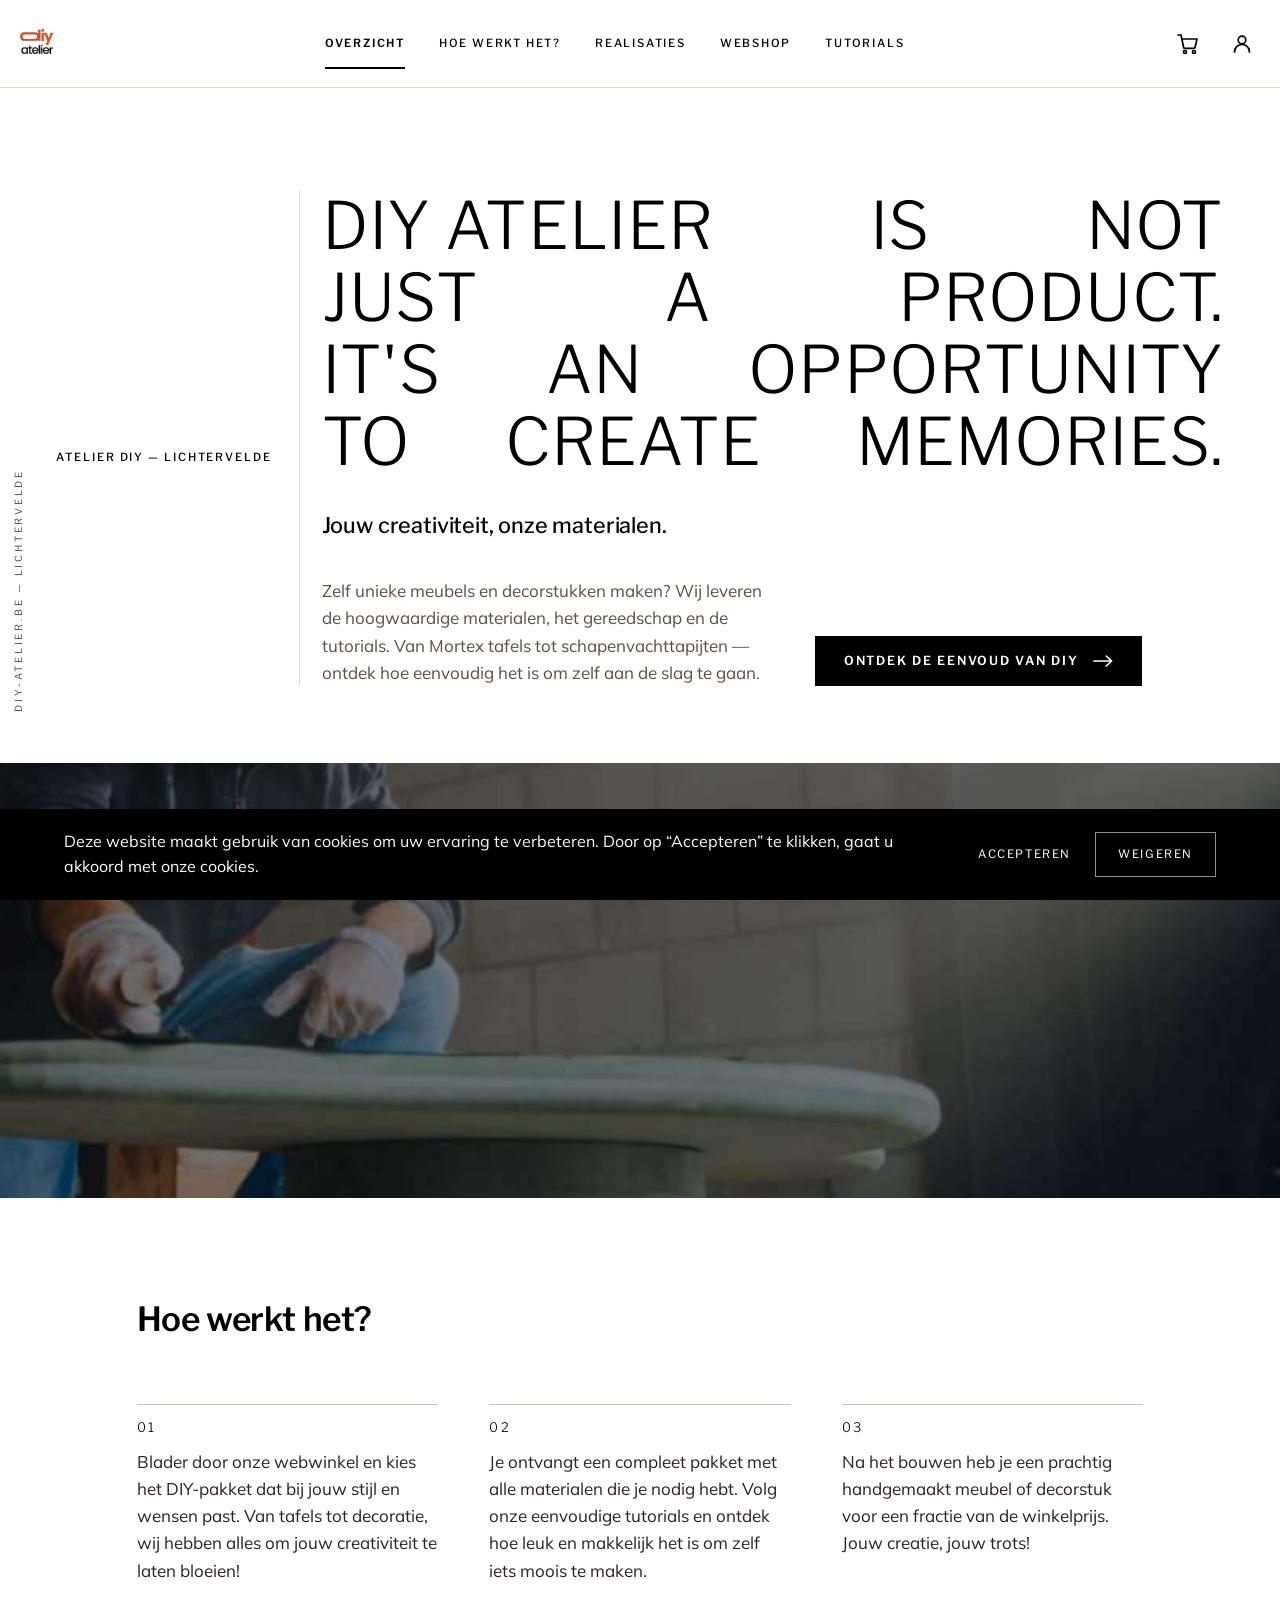
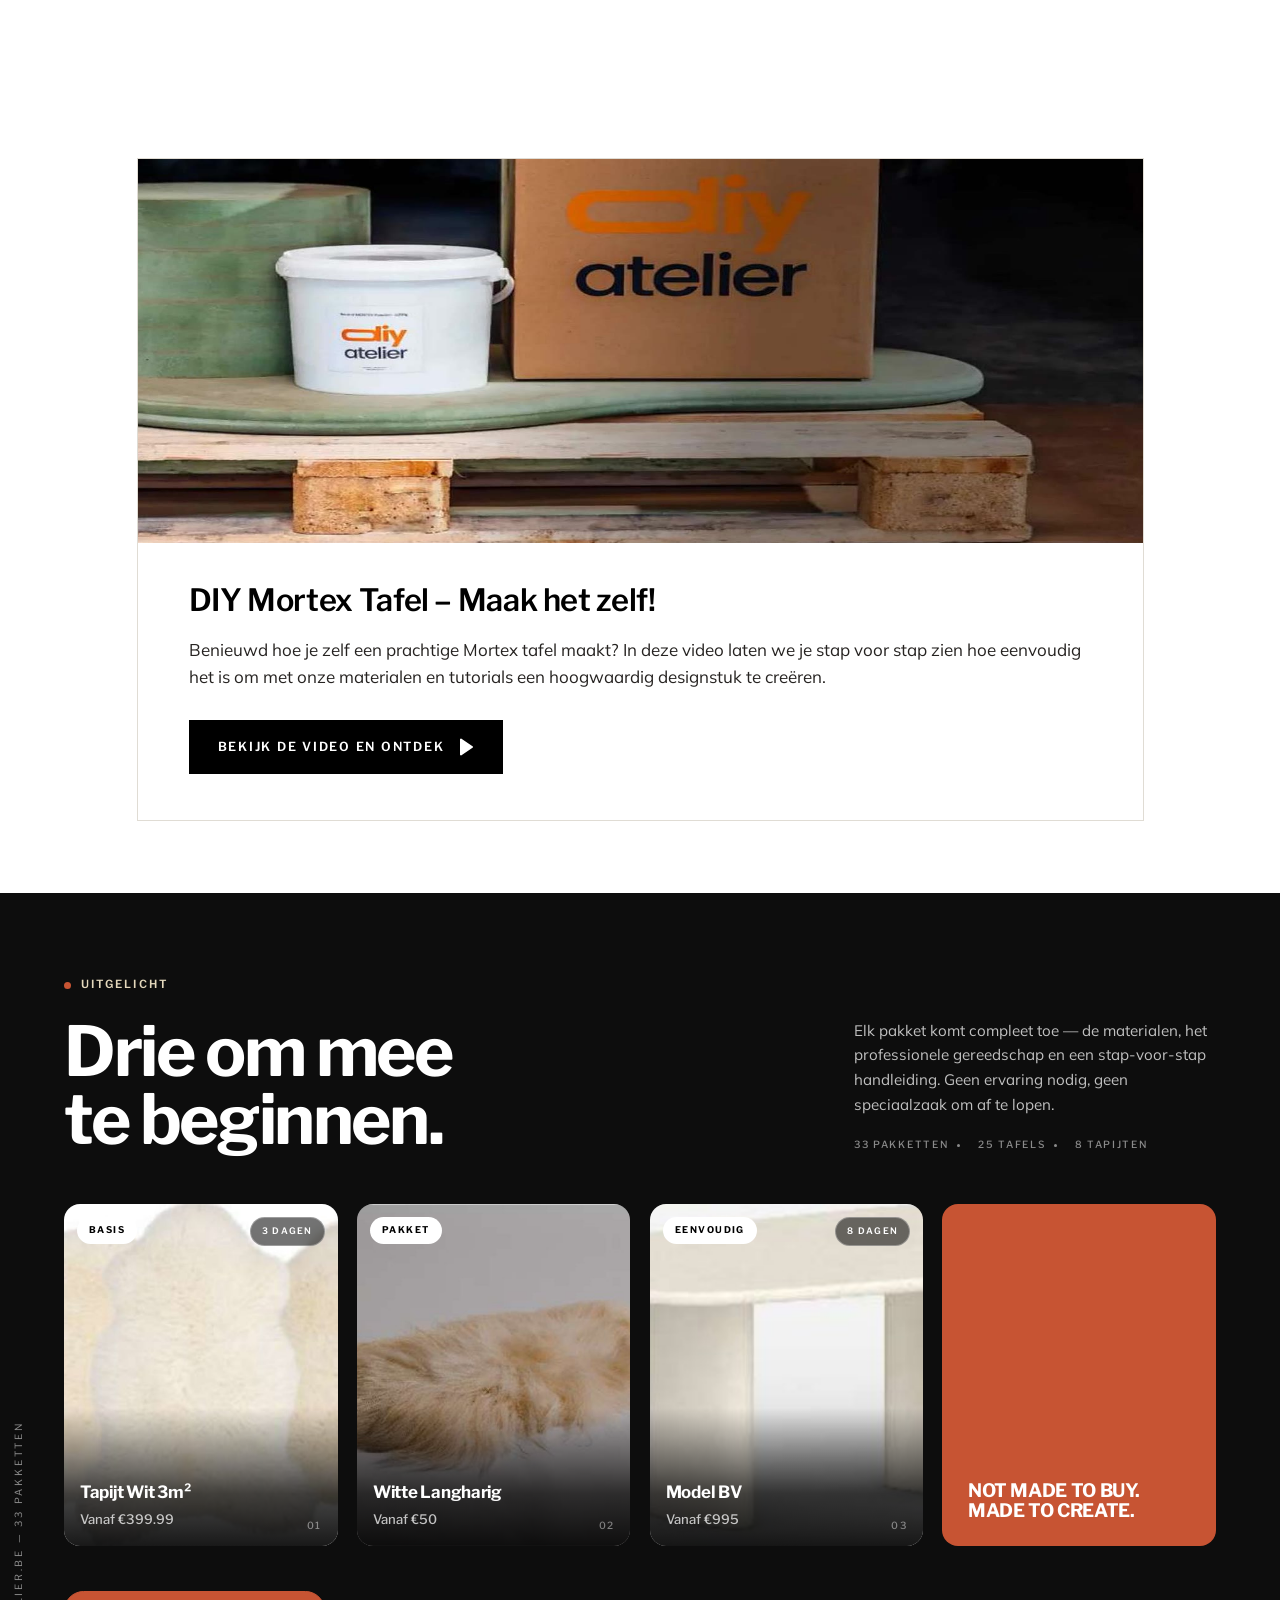
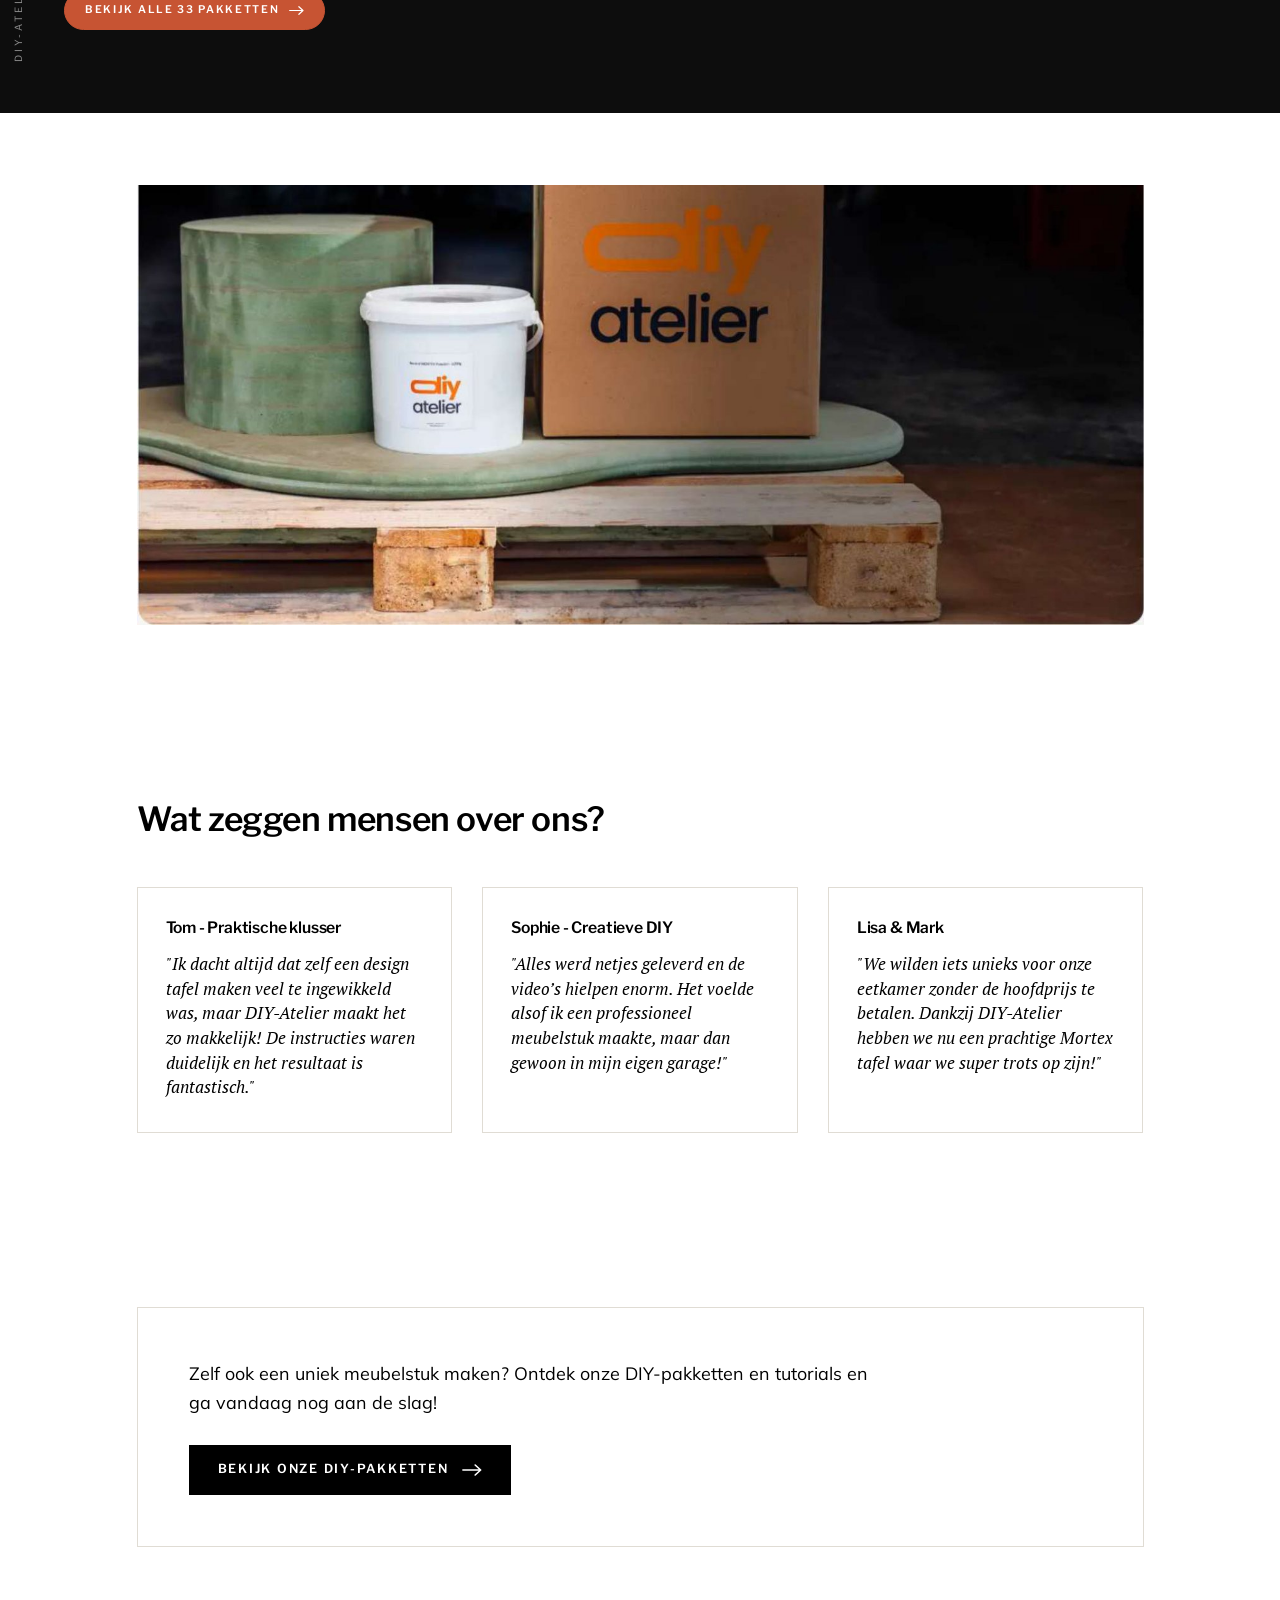
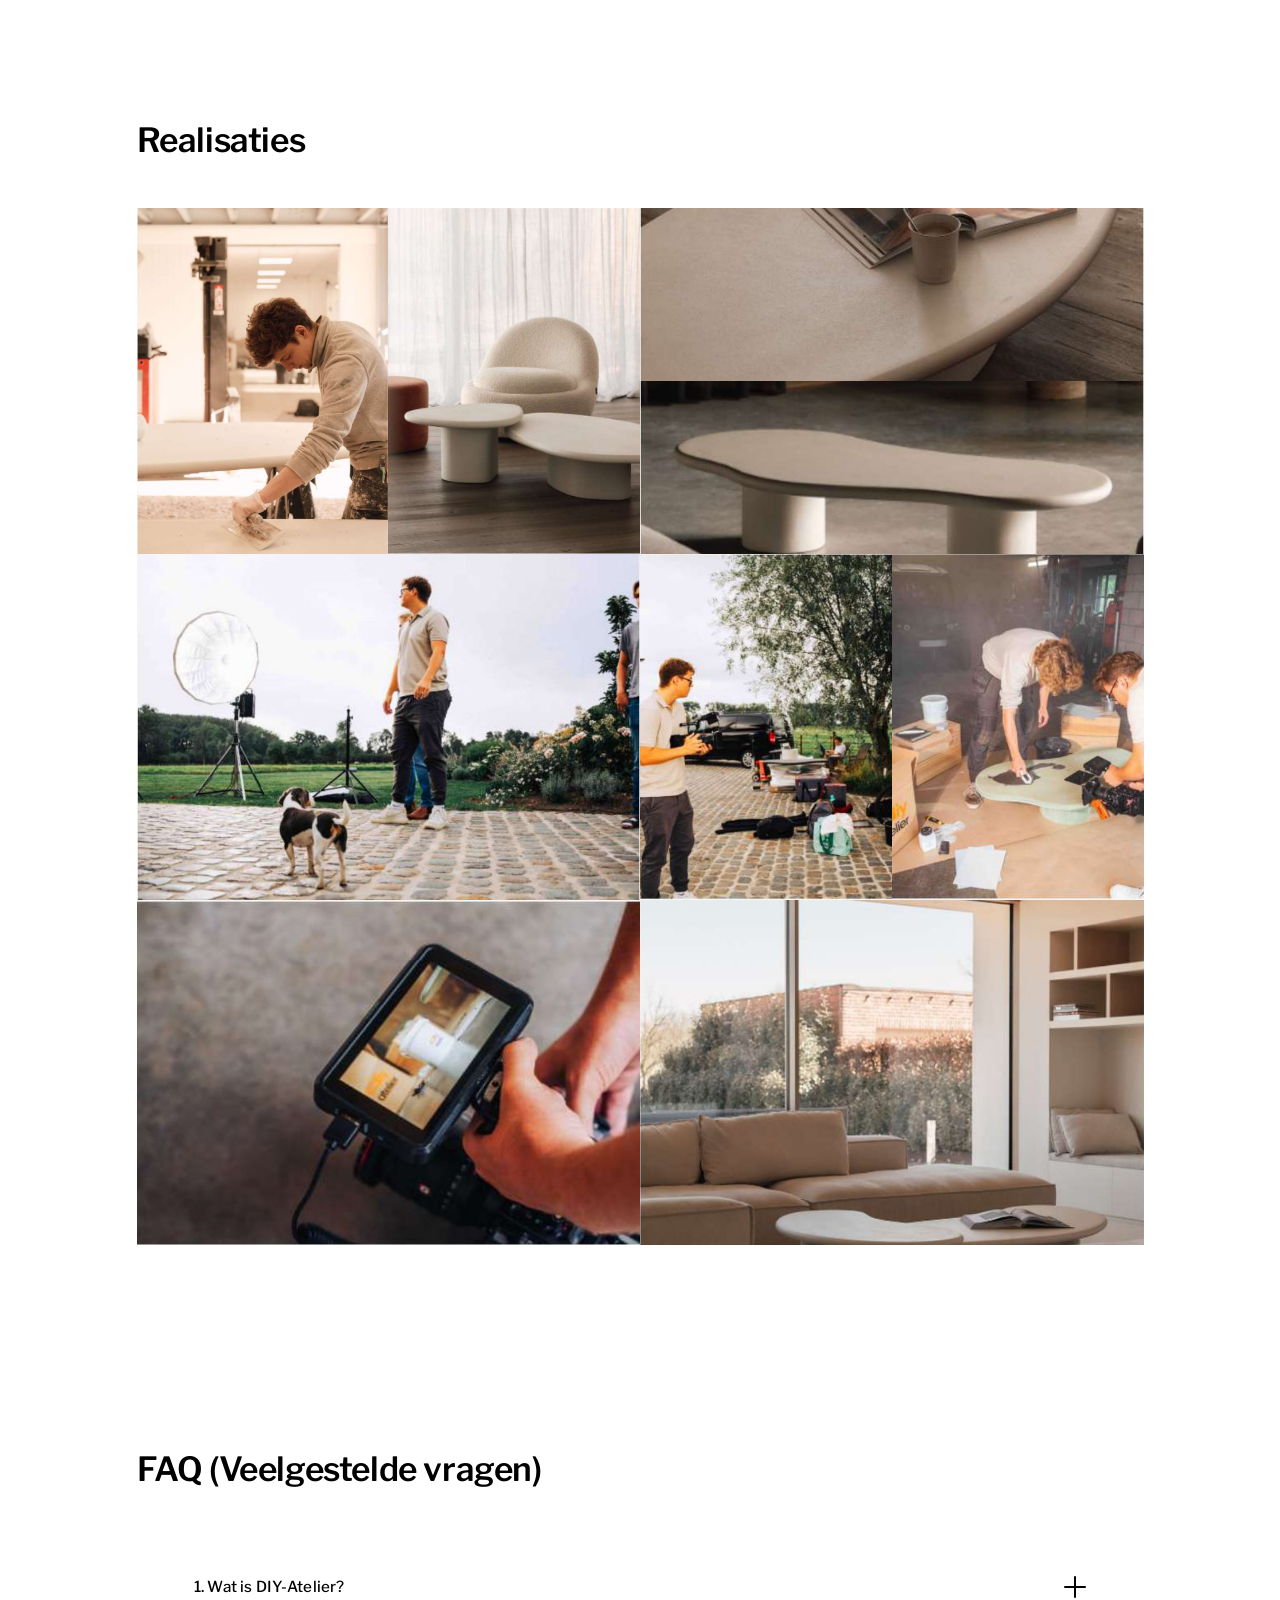
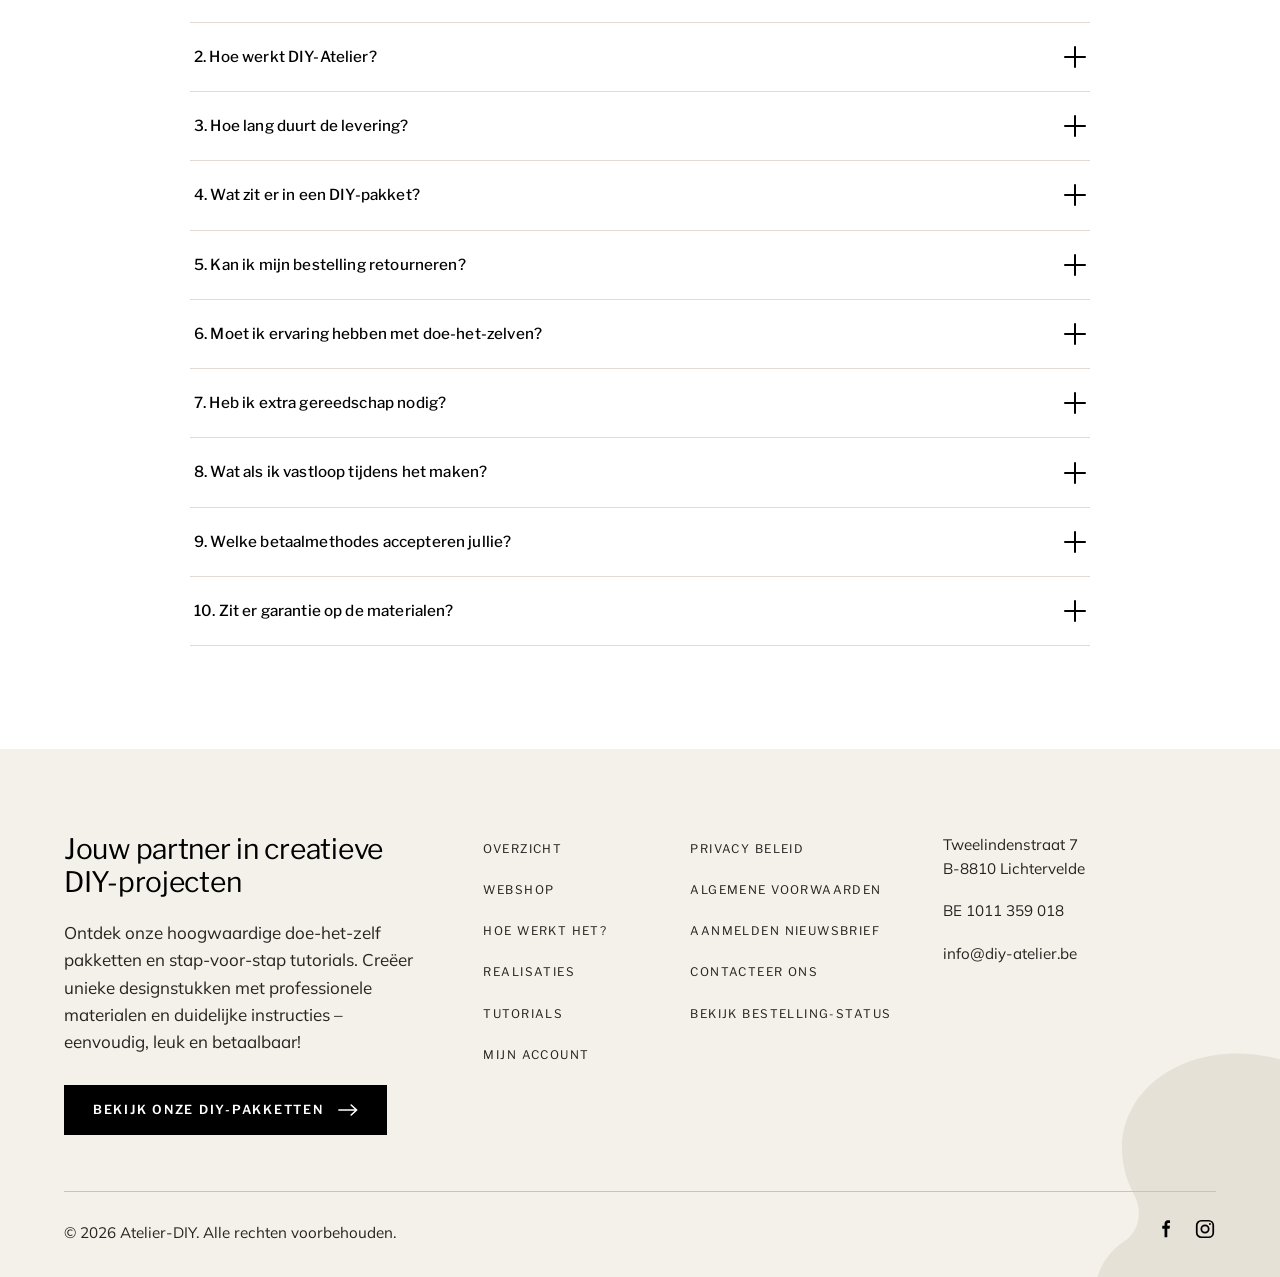
==== commit 62a72836: "fix the image layout on overview" ====
--- a/index.html
+++ b/index.html
@@ -43,10 +43,10 @@
   <div class="sett-statement-inner">
     <p class="t-label">Atelier DIY — Lichtervelde</p>
     <h1 class="t-statement spread" lang="en">
-      <span><b>DIY</b> <b>ATELIER</b> <b>IS</b> <b>NOT</b> <b>JUST</b></span>
-      <span><b>A</b> <b>PRODUCT.</b> <b>IT'S</b> <b>AN</b></span>
-      <span><b>OPPORTUNITY</b> <b>TO</b> <b>CREATE</b></span>
-      <span class="tight"><b>MEMORIES.</b></span>
+      <span><b>DIY ATELIER</b> <b>IS</b> <b>NOT</b></span>
+      <span><b>JUST</b> <b>A</b> <b>PRODUCT.</b></span>
+      <span><b>IT'S</b> <b>AN</b> <b>OPPORTUNITY</b></span>
+      <span><b>TO</b> <b>CREATE</b> <b>MEMORIES.</b></span>
     </h1>
     <p class="sett-sub">Jouw creativiteit, onze materialen.</p>
     <div class="sett-statement-foot">
@@ -173,7 +173,17 @@
 <section class="section">
   <div class="wrap">
     <h2 style="margin-bottom:48px">Realisaties</h2>
-    <div class="masonry"><div class="masonry-col"><img src="img/rz-1-1.jpg" alt="Maker werkt een Mortex tafelblad af in het atelier" loading="lazy"><img src="img/rz-1-2.jpg" alt="Twee afgewerkte Mortex salontafels in een lichte woonkamer" loading="lazy"></div><div class="masonry-col"><img src="img/rz-2-1.jpg" alt="Bovenaanzicht van twee Mortex salontafels met magazine" loading="lazy"><img src="img/rz-2-2.jpg" alt="Langwerpige Mortex salontafel in een donker interieur" loading="lazy"><img src="img/rz-2-3.jpg" alt="Fotoshoot op een kasseiweg met hond" loading="lazy"></div><div class="masonry-col"><img src="img/rz-3-1.jpg" alt="Materiaal wordt uitgeladen bij een buitenopname" loading="lazy"><img src="img/rz-3-2.jpg" alt="Twee makers werken samen aan een tafelblad in het atelier" loading="lazy"><img src="img/rz-3-3.jpg" alt="Cameramonitor tijdens een productopname" loading="lazy"><img src="img/rz-3-4.jpg" alt="Mortex salontafel in een woonkamer met zicht op de tuin" loading="lazy"></div></div>
+    <div class="sett-mosaic">
+    <figure class="m-h2"><img src="img/rz-1-1.jpg" alt="Maker werkt een Mortex tafelblad af in het atelier" loading="lazy"></figure>
+    <figure class="m-h2"><img src="img/rz-1-2.jpg" alt="Twee afgewerkte Mortex salontafels in een lichte woonkamer" loading="lazy"></figure>
+    <figure class="m-w2"><img src="img/rz-2-1.jpg" alt="Bovenaanzicht van twee Mortex salontafels met magazine" loading="lazy"></figure>
+    <figure class="m-w2"><img src="img/rz-2-2.jpg" alt="Langwerpige Mortex salontafel in een donker interieur" loading="lazy"></figure>
+    <figure class="m-w2 m-h2"><img src="img/rz-2-3.jpg" alt="Fotoshoot op een kasseiweg met hond" loading="lazy"></figure>
+    <figure class="m-h2"><img src="img/rz-3-1.jpg" alt="Materiaal wordt uitgeladen bij een buitenopname" loading="lazy"></figure>
+    <figure class="m-h2"><img src="img/rz-3-2.jpg" alt="Twee makers werken samen aan een tafelblad in het atelier" loading="lazy"></figure>
+    <figure class="m-w2 m-h2"><img src="img/rz-3-3.jpg" alt="Cameramonitor tijdens een productopname" loading="lazy"></figure>
+    <figure class="m-w2 m-h2"><img src="img/rz-3-4.jpg" alt="Mortex salontafel in een woonkamer met zicht op de tuin" loading="lazy"></figure>
+  </div>
   </div>
 </section>
 
--- a/assets/pages.css
+++ b/assets/pages.css
@@ -428,3 +428,66 @@
 main .sett-section-mark,
 main .sett-mark.pack-mark { display: none; }
 main h2::before { content: none; counter-increment: none; }
+
+
+/* ==========================================================================
+   9. THE PHOTOGRAPHY GRID — 04.01 / 04.02
+   Both photography pages of the book lay their images out the same way: a
+   four-column grid with NO gutter, cells spanning one or two columns and one
+   or two rows, so the pictures butt against each other and the block reads as
+   one wall. The gap is the thing to get right — 04.01 and 04.02 have none,
+   and a 14px one turns the wall back into nine framed pictures.
+
+   The cards elsewhere in this file are rounded; these are not. The rounding
+   came from the client's reference for the card, and a butted grid cannot
+   have it: two rounded corners meeting leave a notch of background between
+   them, which is the one thing a shared edge must not do.
+   ========================================================================== */
+
+.sett-mosaic {
+  display: grid;
+  grid-template-columns: repeat(4, minmax(0, 1fr));
+  grid-auto-rows: clamp(96px, 13.5vw, 205px);
+  gap: 0;
+}
+.sett-mosaic > figure {
+  margin: 0;
+  position: relative;
+  overflow: hidden;
+  background: var(--sett-paper-warm);
+}
+.sett-mosaic img {
+  display: block;
+  width: 100%; height: 100%;
+  object-fit: cover;
+  border-radius: 0 !important;
+  transition: transform .6s cubic-bezier(.2, .7, .3, 1);
+}
+/* the photograph answers the pointer inside its own rectangle — the rectangle
+   itself cannot move, or the shared edge opens up */
+.sett-mosaic > figure:hover img { transform: scale(1.04); }
+
+.m-w2 { grid-column: span 2; }
+.m-h2 { grid-row: span 2; }
+
+/* Two columns. The column span has to be dropped, not kept: at four columns
+   a double-width cell is half the wall, but at two it is the whole measure,
+   and one row of height across the full measure crops the photograph to a
+   4:1 sliver. Every plate is one column here, and the row spans alone carry
+   the rhythm — some upright, some landscape. */
+@media (max-width: 1023px) {
+  .sett-mosaic {
+    grid-template-columns: repeat(2, minmax(0, 1fr));
+    grid-auto-rows: clamp(120px, 23vw, 230px);
+  }
+  .m-w2 { grid-column: span 1; }
+}
+/* One column: spans stop meaning anything, so every plate is one landscape
+   rectangle and they stack — still butted, still a wall. */
+@media (max-width: 559px) {
+  .sett-mosaic { grid-template-columns: minmax(0, 1fr); grid-auto-rows: auto; }
+  .sett-mosaic > figure { grid-column: auto; grid-row: auto; aspect-ratio: 4 / 3; }
+}
+@media (prefers-reduced-motion: reduce) {
+  .sett-mosaic img { transition-duration: 1ms; }
+}
